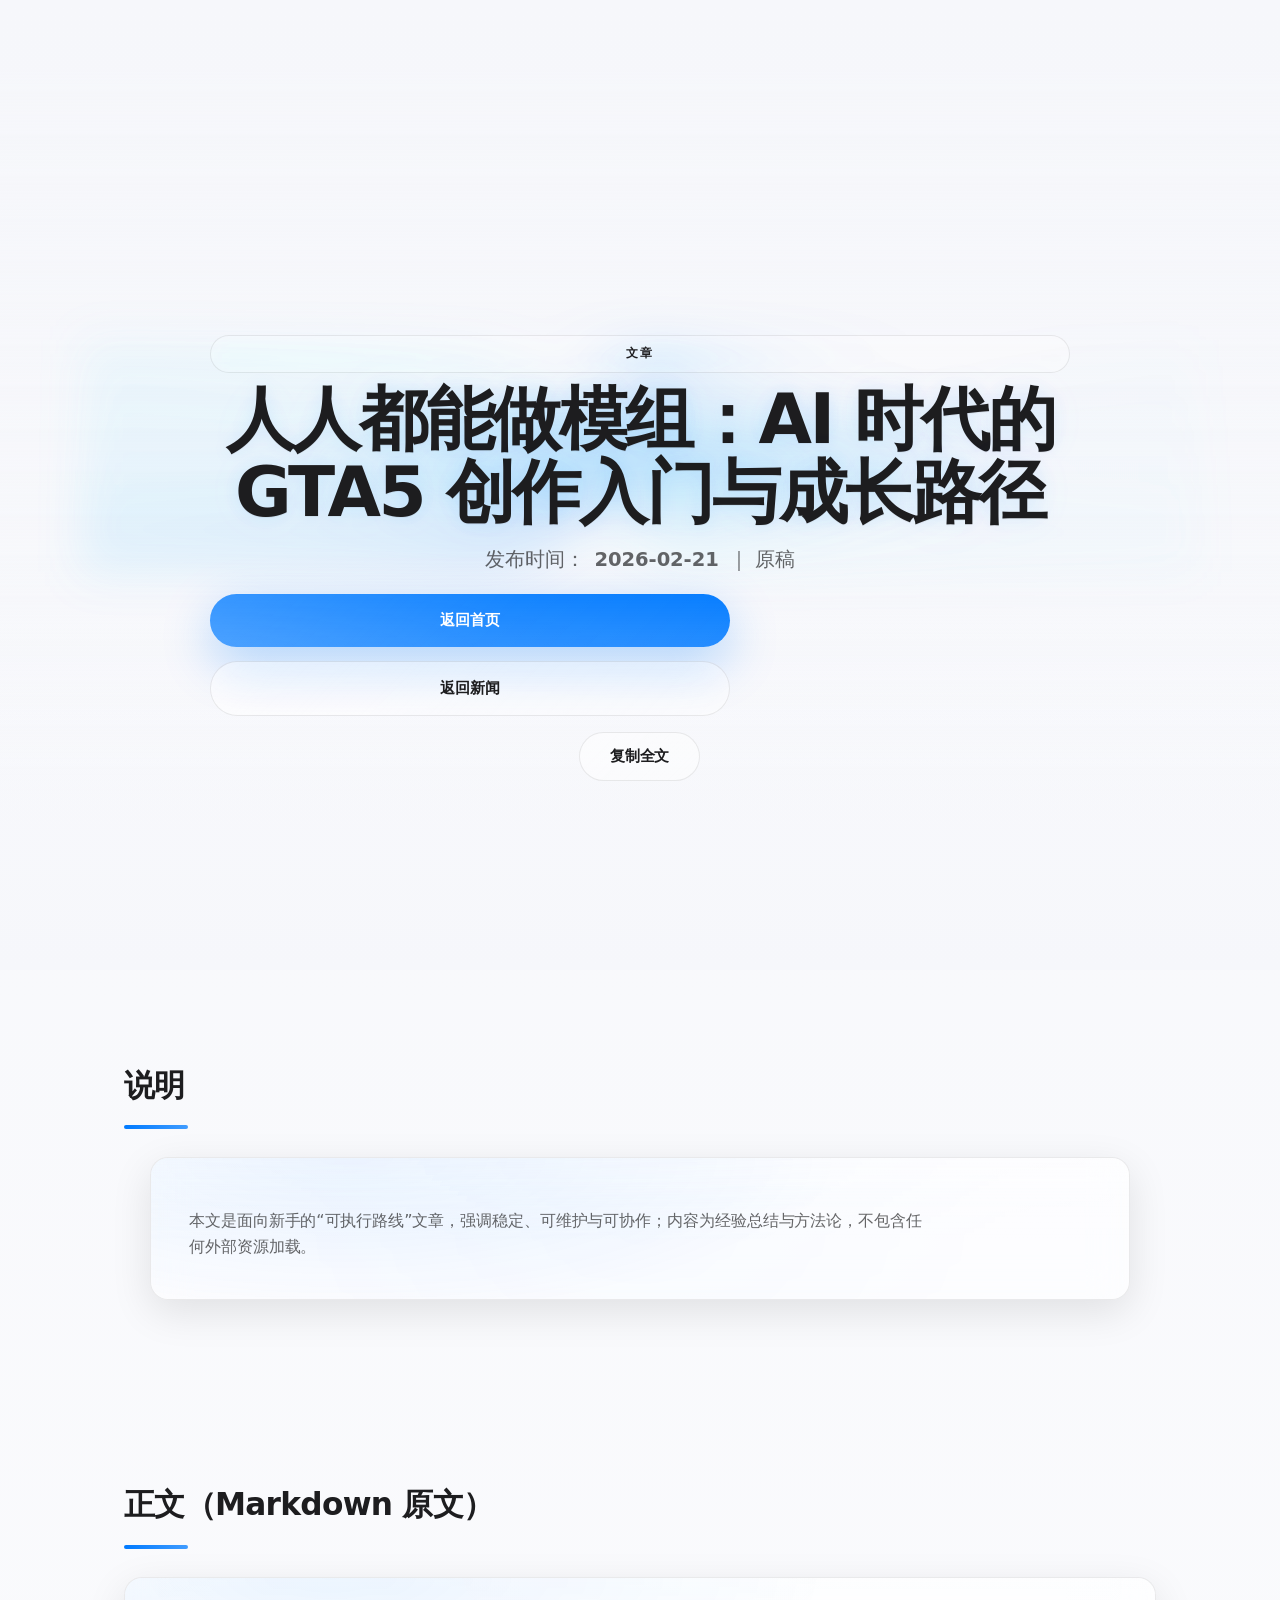
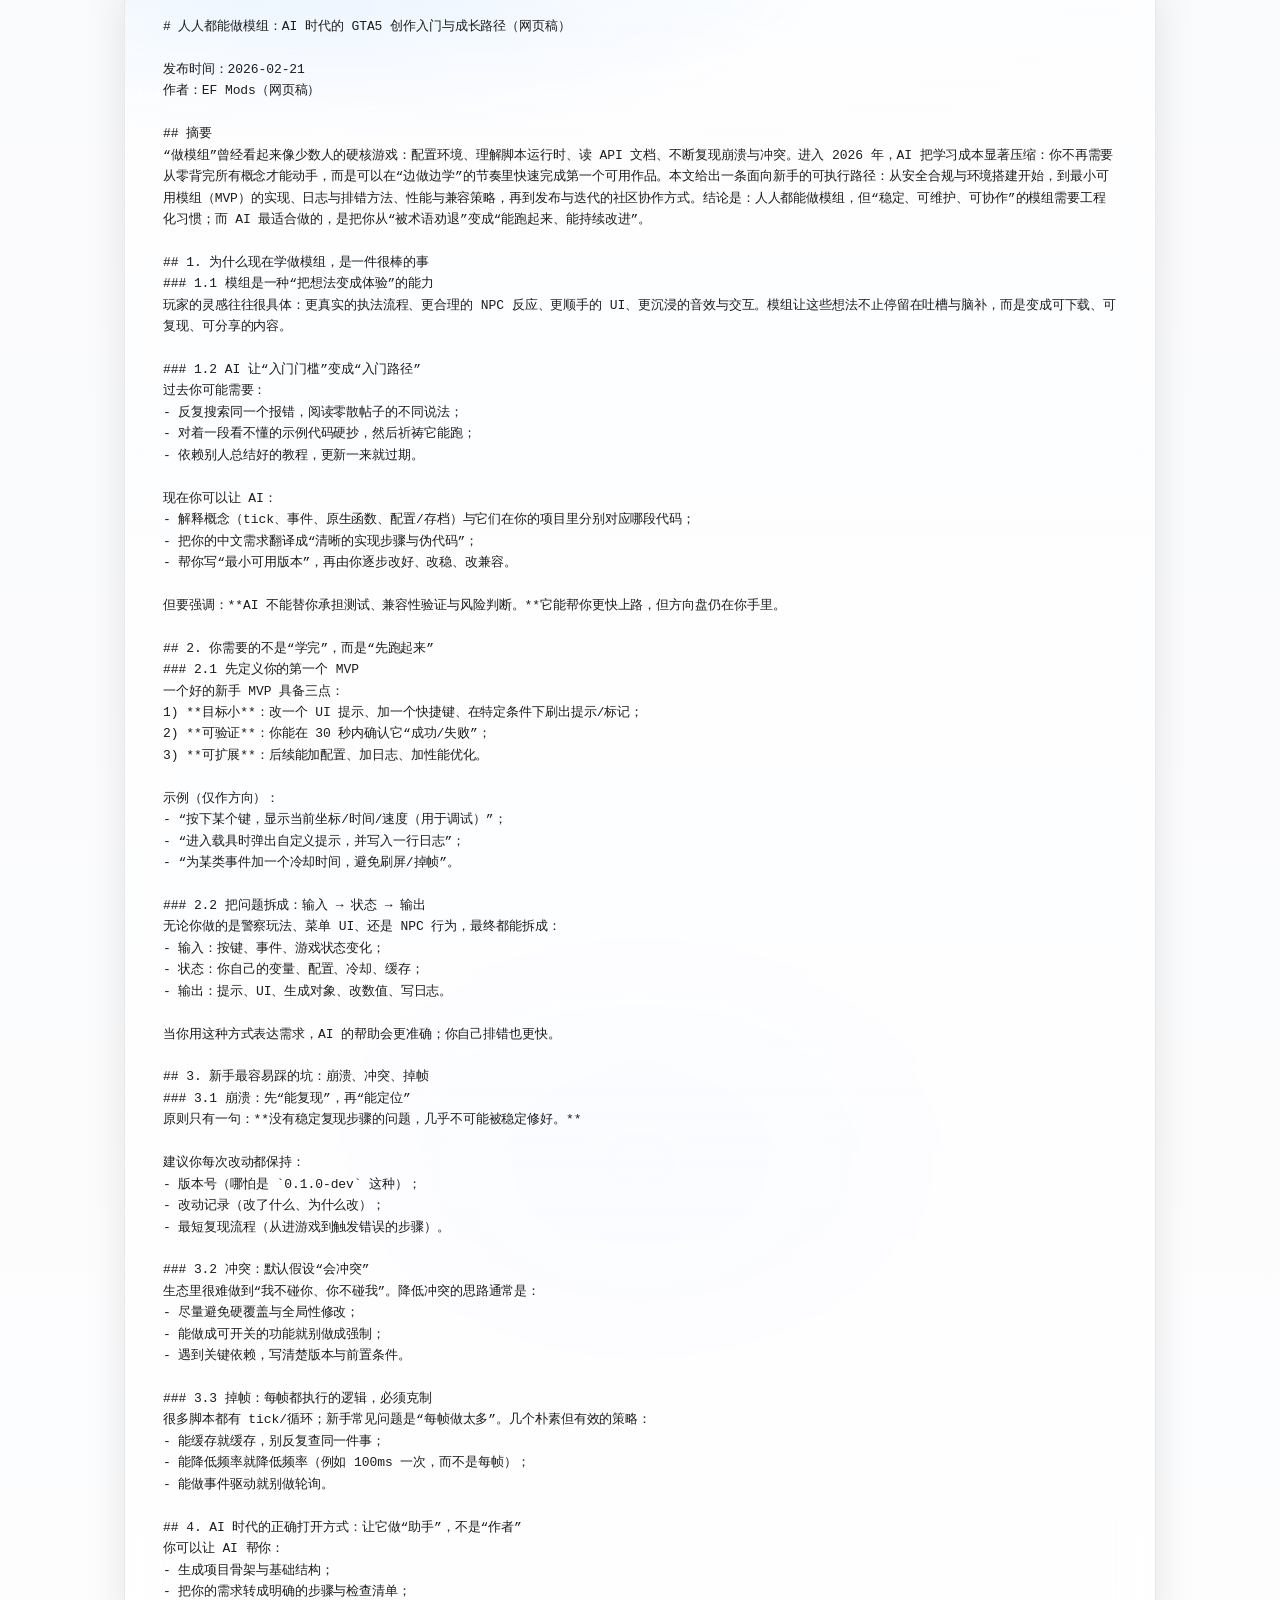
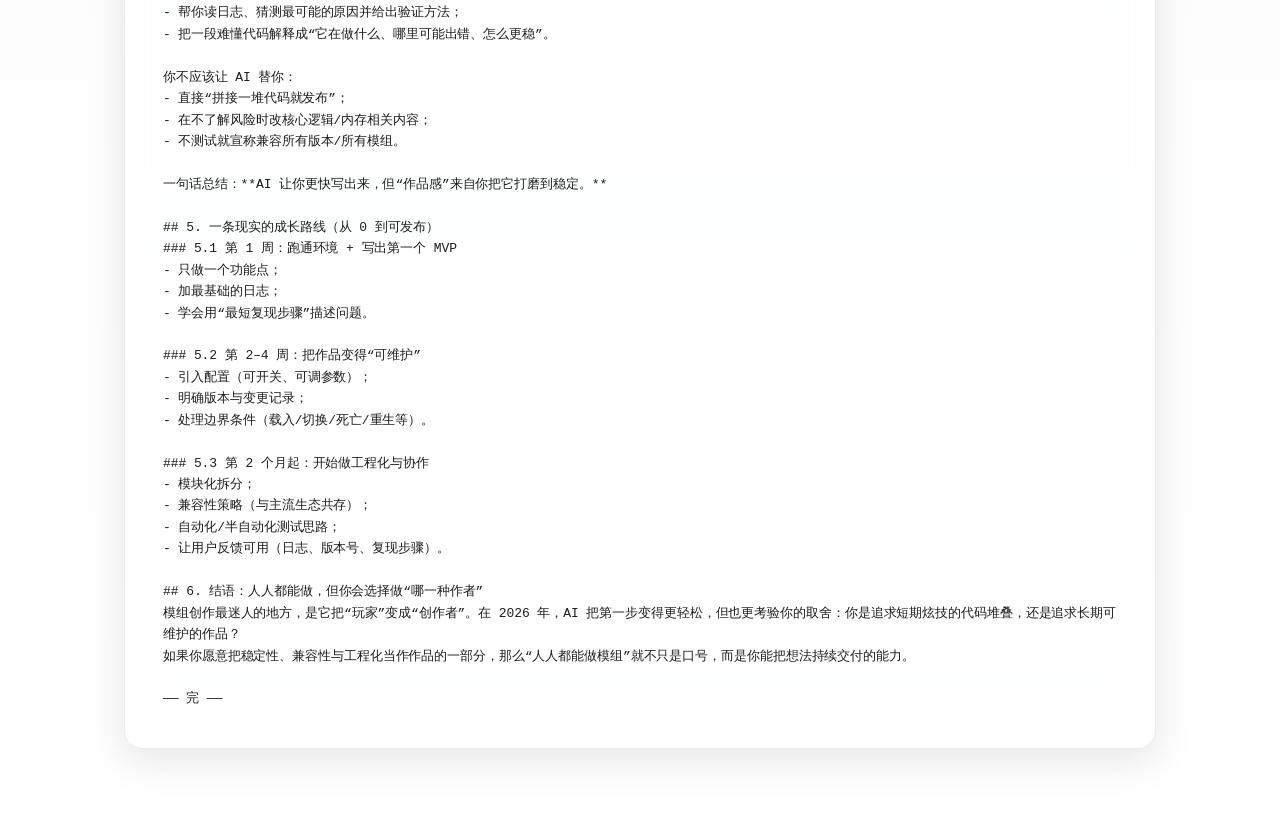
==== paper_everyone_can_mod.html @ 6e37fe0a "Add files via upload" ====
<!DOCTYPE html>
<html lang="zh-CN">
<head>
  <meta charset="UTF-8" />
  <meta name="viewport" content="width=device-width, initial-scale=1.0" />
  <meta name="theme-color" content="#0a84ff" />
  <title>文章｜人人都能做模组：AI 时代的创作入门与成长路径</title>
  <meta name="description" content="人人都能做模组：AI 时代的 GTA5 创作入门与成长路径（发布时间：2026-02-21）。" />
  <link rel="stylesheet" href="styles.css?v=20260206" />
  <style>
    .paper-toolbar {
      display: flex;
      gap: 10px;
      flex-wrap: wrap;
      align-items: center;
      justify-content: center;
      margin-top: 16px;
    }

    .paper-meta {
      max-width: 980px;
      margin: 0 auto;
    }

    pre.paper {
      white-space: pre-wrap;
      word-break: break-word;
      font-family: ui-monospace, SFMono-Regular, Menlo, Monaco, Consolas, "Liberation Mono", "Courier New", monospace;
      font-size: 13px;
      line-height: 1.65;
      color: var(--text-main);
      margin: 0;
    }
  </style>
</head>

<body>
  <main class="main-content">
    <section class="page active-page" id="paper">
      <header class="hero">
        <div class="hero-content">
          <div class="hero-kicker">文章</div>
          <h1 class="hero-headline">人人都能做模组：AI 时代的 GTA5 创作入门与成长路径</h1>
          <p class="subtitle">发布时间：<strong>2026-02-21</strong> ｜ 原稿</p>

          <div class="hero-buttons">
            <a class="btn primary btn-liquid" href="index.html#home">
              <span class="liquid-refraction"></span>
              返回首页
            </a>
            <a class="btn ghost btn-liquid" href="index.html#news">
              <span class="liquid-refraction"></span>
              返回新闻
            </a>
          </div>

          <div class="paper-toolbar" aria-label="文章工具栏">
            <button class="btn ghost btn-liquid" type="button" id="paper-copy">
              <span class="liquid-refraction"></span>
              复制全文
            </button>
          </div>
        </div>
        <div class="hero-fade" aria-hidden="true"></div>
      </header>

      <section class="section" id="paper-note">
        <h2>说明</h2>
        <div class="download-card paper-meta">
          <p>
            本文是面向新手的“可执行路线”文章，强调稳定、可维护与可协作；内容为经验总结与方法论，不包含任何外部资源加载。
          </p>
        </div>
      </section>

      <section class="section" id="paper-full">
        <h2>正文（Markdown 原文）</h2>
        <div class="download-card">
          <pre class="paper" id="paper-content" aria-live="polite"># 人人都能做模组：AI 时代的 GTA5 创作入门与成长路径（网页稿）

发布时间：2026-02-21  
作者：EF Mods（网页稿）

## 摘要
“做模组”曾经看起来像少数人的硬核游戏：配置环境、理解脚本运行时、读 API 文档、不断复现崩溃与冲突。进入 2026 年，AI 把学习成本显著压缩：你不再需要从零背完所有概念才能动手，而是可以在“边做边学”的节奏里快速完成第一个可用作品。本文给出一条面向新手的可执行路径：从安全合规与环境搭建开始，到最小可用模组（MVP）的实现、日志与排错方法、性能与兼容策略，再到发布与迭代的社区协作方式。结论是：人人都能做模组，但“稳定、可维护、可协作”的模组需要工程化习惯；而 AI 最适合做的，是把你从“被术语劝退”变成“能跑起来、能持续改进”。

## 1. 为什么现在学做模组，是一件很棒的事
### 1.1 模组是一种“把想法变成体验”的能力
玩家的灵感往往很具体：更真实的执法流程、更合理的 NPC 反应、更顺手的 UI、更沉浸的音效与交互。模组让这些想法不止停留在吐槽与脑补，而是变成可下载、可复现、可分享的内容。

### 1.2 AI 让“入门门槛”变成“入门路径”
过去你可能需要：
- 反复搜索同一个报错，阅读零散帖子的不同说法；
- 对着一段看不懂的示例代码硬抄，然后祈祷它能跑；
- 依赖别人总结好的教程，更新一来就过期。

现在你可以让 AI：
- 解释概念（tick、事件、原生函数、配置/存档）与它们在你的项目里分别对应哪段代码；
- 把你的中文需求翻译成“清晰的实现步骤与伪代码”；
- 帮你写“最小可用版本”，再由你逐步改好、改稳、改兼容。

但要强调：**AI 不能替你承担测试、兼容性验证与风险判断。**它能帮你更快上路，但方向盘仍在你手里。

## 2. 你需要的不是“学完”，而是“先跑起来”
### 2.1 先定义你的第一个 MVP
一个好的新手 MVP 具备三点：
1) **目标小**：改一个 UI 提示、加一个快捷键、在特定条件下刷出提示/标记；  
2) **可验证**：你能在 30 秒内确认它“成功/失败”；  
3) **可扩展**：后续能加配置、加日志、加性能优化。

示例（仅作方向）：  
- “按下某个键，显示当前坐标/时间/速度（用于调试）”；  
- “进入载具时弹出自定义提示，并写入一行日志”；  
- “为某类事件加一个冷却时间，避免刷屏/掉帧”。

### 2.2 把问题拆成：输入 → 状态 → 输出
无论你做的是警察玩法、菜单 UI、还是 NPC 行为，最终都能拆成：
- 输入：按键、事件、游戏状态变化；
- 状态：你自己的变量、配置、冷却、缓存；
- 输出：提示、UI、生成对象、改数值、写日志。

当你用这种方式表达需求，AI 的帮助会更准确；你自己排错也更快。

## 3. 新手最容易踩的坑：崩溃、冲突、掉帧
### 3.1 崩溃：先“能复现”，再“能定位”
原则只有一句：**没有稳定复现步骤的问题，几乎不可能被稳定修好。**

建议你每次改动都保持：
- 版本号（哪怕是 `0.1.0-dev` 这种）；
- 改动记录（改了什么、为什么改）；
- 最短复现流程（从进游戏到触发错误的步骤）。

### 3.2 冲突：默认假设“会冲突”
生态里很难做到“我不碰你、你不碰我”。降低冲突的思路通常是：
- 尽量避免硬覆盖与全局性修改；
- 能做成可开关的功能就别做成强制；
- 遇到关键依赖，写清楚版本与前置条件。

### 3.3 掉帧：每帧都执行的逻辑，必须克制
很多脚本都有 tick/循环；新手常见问题是“每帧做太多”。几个朴素但有效的策略：
- 能缓存就缓存，别反复查同一件事；
- 能降低频率就降低频率（例如 100ms 一次，而不是每帧）；
- 能做事件驱动就别做轮询。

## 4. AI 时代的正确打开方式：让它做“助手”，不是“作者”
你可以让 AI 帮你：
- 生成项目骨架与基础结构；
- 把你的需求转成明确的步骤与检查清单；
- 帮你读日志、猜测最可能的原因并给出验证方法；
- 把一段难懂代码解释成“它在做什么、哪里可能出错、怎么更稳”。

你不应该让 AI 替你：
- 直接“拼接一堆代码就发布”；
- 在不了解风险时改核心逻辑/内存相关内容；
- 不测试就宣称兼容所有版本/所有模组。

一句话总结：**AI 让你更快写出来，但“作品感”来自你把它打磨到稳定。**

## 5. 一条现实的成长路线（从 0 到可发布）
### 5.1 第 1 周：跑通环境 + 写出第一个 MVP
- 只做一个功能点；
- 加最基础的日志；
- 学会用“最短复现步骤”描述问题。

### 5.2 第 2–4 周：把作品变得“可维护”
- 引入配置（可开关、可调参数）；
- 明确版本与变更记录；
- 处理边界条件（载入/切换/死亡/重生等）。

### 5.3 第 2 个月起：开始做工程化与协作
- 模块化拆分；
- 兼容性策略（与主流生态共存）；
- 自动化/半自动化测试思路；
- 让用户反馈可用（日志、版本号、复现步骤）。

## 6. 结语：人人都能做，但你会选择做“哪一种作者”
模组创作最迷人的地方，是它把“玩家”变成“创作者”。在 2026 年，AI 把第一步变得更轻松，但也更考验你的取舍：你是追求短期炫技的代码堆叠，还是追求长期可维护的作品？  
如果你愿意把稳定性、兼容性与工程化当作作品的一部分，那么“人人都能做模组”就不只是口号，而是你能把想法持续交付的能力。

—— 完 ——</pre>
        </div>

      </section>
    </section>
  </main>
  <script>
    (function () {
      const el = document.getElementById("paper-content");
      const btnCopy = document.getElementById("paper-copy");

      if (btnCopy) {
        btnCopy.addEventListener("click", async function () {
          try {
            await navigator.clipboard.writeText(el?.textContent || "");
            btnCopy.textContent = "已复制";
            setTimeout(() => (btnCopy.textContent = "复制全文"), 1200);
          } catch (e) {
            btnCopy.textContent = "复制失败";
            setTimeout(() => (btnCopy.textContent = "复制全文"), 1200);
          }
        });
      }
    })();
  </script>



  <script src="main.js" defer></script>
</body>
</html>
---- styles.css ----
/* Apple-like / Liquid Glass（纯 CSS，无外部资源） */

:root {
  --bg-main: #ffffff;
  --bg-secondary: #f6f7fb;
  --bg-card: rgba(255, 255, 255, 0.62);
  --text-main: #1d1d1f;
  --text-sub: rgba(29, 29, 31, 0.68);
  --text-light: rgba(29, 29, 31, 0.42);

  --blue: #007aff;
  --blue-light: #409cff;
  --red: #ff3b30;
  --green: #34c759;

  --border: rgba(0, 0, 0, 0.12);
  --border-light: rgba(0, 0, 0, 0.08);

  /* 统一“玻璃卡片”系统（更像 Apple 的一致性） */
  --glass-bg: rgba(255, 255, 255, 0.62);
  --glass-border: rgba(0, 0, 0, 0.08);
  --glass-border-strong: rgba(0, 0, 0, 0.12);
  --glass-shadow: 0 12px 40px rgba(0, 0, 0, 0.10);
  --glass-shadow-hover: 0 16px 56px rgba(0, 0, 0, 0.12);
  --glass-blur: 18px;
  --glass-sat: 180%;
  --glass-highlight: linear-gradient(180deg, rgba(255, 255, 255, 0.22), rgba(255, 255, 255, 0.00) 58%);

  /* 选中/高亮辉光（Light） */
  --glow-blue: rgba(0, 122, 255, 0.24);
  --glow-cyan: rgba(90, 200, 250, 0.20);

  --shadow: 0 8px 30px rgba(0, 0, 0, 0.08);
  --shadow-lg: 0 16px 60px rgba(0, 0, 0, 0.12);
  --shadow-xl: 0 30px 120px rgba(0, 0, 0, 0.16);
  --shadow-nav: 0 10px 30px rgba(0, 0, 0, 0.06);

  /* Motion spec（极简但“全过渡”）：统一曲线/时长，避免杂乱 */
  --ease-standard: cubic-bezier(0.22, 0.61, 0.36, 1);

  --ease-linear: linear;
  --ease-smooth: cubic-bezier(0.2, 0.8, 0.2, 1);


  --dur-xs: 120ms;
  --dur-sm: 180ms;
  --dur-md: 260ms;
  --dur-lg: 420ms;

  --transition: all var(--dur-lg) var(--ease-standard);
  --transition-fast: all var(--dur-sm) var(--ease-standard);

  /* 版式体系（提升整体“干净度/高级感”） */
  --container: 1080px;
  --measure: 72ch;
  --measure-wide: 82ch;

  --text-base: 16px;
  --lh-base: 1.65;

  /* Typography（更接近 OpenAI 的干净感） */
  --font-sans: ui-sans-serif, system-ui, -apple-system, BlinkMacSystemFont, "SF Pro Text", "Helvetica Neue", Helvetica, Arial, "PingFang SC", "Hiragino Sans GB", "Microsoft YaHei", sans-serif;
  --font-display: ui-serif, "Iowan Old Style", "Palatino Linotype", Palatino, "Songti SC", "STSong", SimSun, serif;
  --tracking-body: -0.005em;
  --tracking-tight: -0.02em;
  --tracking-tighter: -0.035em;

  --space-1: 8px;
  --space-2: 12px;
  --space-3: 16px;
  --space-4: 20px;
  --space-5: 24px;
  --space-6: 32px;

  --nav-height: 70px;
  --announcement-offset: 56px;
  --radius: 18px;
  --radius-sm: 12px;

  /* Hero 顶部过渡：用于消除公告栏下方的“断层”（拉长一点、更柔） */
  --hero-top-fade: linear-gradient(180deg, rgba(246, 247, 251, 0.92), rgba(246, 247, 251, 0.00) 82%);

  /* 新春红色氛围滤镜（可按需微调透明度） */
  --cny-red-tint: rgba(255, 59, 48, 0.08);
  --cny-red-tint-strong: rgba(255, 59, 48, 0.12);
}

/* 全站“新春红”轻滤镜：不影响布局、仅叠加氛围 */
body::before {
  content: "";
  position: fixed;
  inset: 0;
  pointer-events: none;
  z-index: 0; /* 置于最底层，仅做氛围叠加 */
  background:

    radial-gradient(1200px 800px at 18% 10%, var(--cny-red-tint-strong), transparent 60%),
    radial-gradient(900px 700px at 82% 18%, var(--cny-red-tint), transparent 62%),
    linear-gradient(180deg, rgba(255, 59, 48, 0.06), rgba(255, 255, 255, 0.00) 42%);
  mix-blend-mode: multiply;
}

/* 深色主题下：避免过红发脏，稍微收敛强度 */
[data-theme="dark"] body::before {
  background:
    radial-gradient(1200px 800px at 18% 10%, rgba(255, 59, 48, 0.09), transparent 60%),
    radial-gradient(900px 700px at 82% 18%, rgba(255, 59, 48, 0.06), transparent 62%),
    linear-gradient(180deg, rgba(255, 59, 48, 0.05), rgba(0, 0, 0, 0.00) 46%);
  mix-blend-mode: screen;
  opacity: 0.9;
}


[data-theme="dark"] {
  /* 深灰雾面：避免 #000 与高亮蓝“硬碰硬” */
  --bg-main: #0b0c0f;
  --bg-secondary: #07080b;
  --bg-card: rgba(26, 27, 30, 0.62);
  --text-main: rgba(245, 245, 247, 0.98);
  --text-sub: rgba(245, 245, 247, 0.70);
  --text-light: rgba(245, 245, 247, 0.42);

  --border: rgba(255, 255, 255, 0.12);
  --border-light: rgba(255, 255, 255, 0.08);


  /* 统一“玻璃卡片”系统（Dark）——2~3 档层级、阴影更雾化 */

  --glass-bg: rgba(26, 27, 30, 0.56);
  --glass-border: rgba(255, 255, 255, 0.10);
  --glass-border-strong: rgba(255, 255, 255, 0.14);
  --glass-shadow: 0 14px 56px rgba(0, 0, 0, 0.44);
  --glass-shadow-hover: 0 16px 62px rgba(0, 0, 0, 0.50);
  --glass-blur: 18px;
  --glass-sat: 160%;
  --glass-highlight: linear-gradient(180deg, rgba(255, 255, 255, 0.10), rgba(255, 255, 255, 0.00) 66%);

  --shadow: 0 10px 34px rgba(0, 0, 0, 0.34);
  --shadow-lg: 0 18px 64px rgba(0, 0, 0, 0.42);
  --shadow-xl: 0 30px 120px rgba(0, 0, 0, 0.50);
  --shadow-nav: 0 10px 30px rgba(0, 0, 0, 0.34);

  /* 深色蓝：更亮一点（更有反转感），但仍避免霓虹 */
  --blue: #0a84ff;
  --blue-light: #74ccff;

  --glow-blue: rgba(10, 132, 255, 0.34);
  --glow-cyan: rgba(116, 204, 255, 0.22);


  /* 深色下 Hero 顶部过渡：更长、更低对比，移动端更“连贯一体” */
  --hero-top-fade: linear-gradient(
    180deg,
    rgba(11, 12, 15, 0.78) 0%,
    rgba(11, 12, 15, 0.48) 38%,
    rgba(11, 12, 15, 0.00) 86%
  );
}

* {
  margin: 0;
  padding: 0;
  box-sizing: border-box;
}

html {
  scroll-behavior: smooth;
  -webkit-font-smoothing: antialiased;
}

/* 视觉稳定性：避免某些设备/浏览器下“亚像素抖动/抖屏” */

/* 视觉稳定性：避免某些设备/浏览器下“亚像素抖动/抖屏” */
body {
  overflow-x: hidden;
}

@media (prefers-reduced-motion: reduce) {
  html { scroll-behavior: auto; }
}

/* reveal 动效：只进场一次，避免滚动边界来回触发导致“抖” */
.reveal {
  will-change: transform, opacity;
}
.reveal.in-view {
  pointer-events: auto;
}
.reveal:not(.in-view) {
  pointer-events: none;
}

body {
  overflow-x: hidden;
}

@media (prefers-reduced-motion: reduce) {
  html { scroll-behavior: auto; }
}

/* reveal 动效：只进场一次，避免滚动边界来回触发导致“抖” */
.reveal {
  will-change: transform, opacity;
}
.reveal.in-view {
  pointer-events: auto;
}
.reveal:not(.in-view) {
  pointer-events: none;
}

body {

  font-family: var(--font-sans);
  font-size: var(--text-base);
  text-rendering: optimizeLegibility;
  -webkit-font-smoothing: antialiased;
  -moz-osx-font-smoothing: grayscale;
  font-feature-settings: "kern" 1, "liga" 1, "calt" 1;
  letter-spacing: var(--tracking-body);

  background: linear-gradient(180deg, var(--bg-secondary), var(--bg-main));
  color: var(--text-main);
  line-height: var(--lh-base);
  overflow-x: hidden;
  transition: background-color 0.3s ease, color 0.3s ease;
}

/* 高级感：轻微噪点（纯 CSS，不用图片） */
body::before {
  content: "";
  display: none;
}

/* 全局鼠标聚光（由 main.js 写入 --mouse-x/--mouse-y） */
body::after {
  content: "";
  display: none;
}

[data-theme="dark"] body::after {
  background:
    radial-gradient(880px 660px at var(--mouse-x, 50%) var(--mouse-y, 50%), rgba(10, 132, 255, 0.14), transparent 70%),
    radial-gradient(1180px 860px at var(--mouse-x, 50%) var(--mouse-y, 50%), rgba(90, 200, 250, 0.08), transparent 78%);
  opacity: 0.52;
}

/* 时间氛围层：纯颜色渐变（无“实物”），由 main.js 根据本地时间段切换 */
.time-mood-layer {
  display: none;
}

/* 深夜 22:00-04:00：星空点点（用多层小径向渐变模拟星点） */
.time-mood-layer[data-mood="late"] {
  background:
    radial-gradient(900px 520px at 20% 14%, rgba(120, 170, 255, 0.10), transparent 62%),
    radial-gradient(820px 520px at 88% 20%, rgba(90, 200, 250, 0.08), transparent 64%),
    radial-gradient(1200px 760px at 50% 92%, rgba(60, 120, 255, 0.06), transparent 66%),

    radial-gradient(2px 2px at 12% 18%, rgba(255,255,255,0.55) 0 60%, transparent 62%),
    radial-gradient(1.6px 1.6px at 26% 36%, rgba(255,255,255,0.48) 0 60%, transparent 62%),
    radial-gradient(1.8px 1.8px at 44% 22%, rgba(255,255,255,0.40) 0 60%, transparent 62%),
    radial-gradient(1.4px 1.4px at 58% 40%, rgba(255,255,255,0.45) 0 60%, transparent 62%),
    radial-gradient(2px 2px at 72% 28%, rgba(255,255,255,0.52) 0 60%, transparent 62%),
    radial-gradient(1.5px 1.5px at 86% 46%, rgba(255,255,255,0.38) 0 60%, transparent 62%),
    radial-gradient(1.8px 1.8px at 18% 62%, rgba(255,255,255,0.40) 0 60%, transparent 62%),
    radial-gradient(1.5px 1.5px at 38% 78%, rgba(255,255,255,0.34) 0 60%, transparent 62%),
    radial-gradient(2px 2px at 64% 70%, rgba(255,255,255,0.44) 0 60%, transparent 62%),
    radial-gradient(1.6px 1.6px at 82% 86%, rgba(255,255,255,0.32) 0 60%, transparent 62%),

    radial-gradient(1400px 900px at 50% 50%, rgba(6, 10, 24, 0.88), rgba(6, 8, 18, 0.96));
}

/* 早晨 05:00-08:00：日出红橙泛光（边缘更明显） */
.time-mood-layer[data-mood="sunrise"] {
  background:
    radial-gradient(900px 620px at 50% 108%, rgba(255, 120, 60, 0.22), transparent 62%),
    radial-gradient(720px 520px at 8% 62%, rgba(255, 90, 30, 0.16), transparent 64%),
    radial-gradient(720px 520px at 92% 58%, rgba(255, 120, 60, 0.16), transparent 64%),
    radial-gradient(1400px 900px at 50% 10%, rgba(120, 170, 255, 0.12), transparent 60%),
    linear-gradient(180deg, rgba(250, 252, 255, 0.40), rgba(250, 252, 255, 0.00) 62%);
}

/* 白天 09:00-16:00：增强日光（更明亮、更“晒”一点） */
.time-mood-layer[data-mood="day"] {
  background:
    radial-gradient(1100px 720px at 50% -8%, rgba(255, 240, 150, 0.16), transparent 62%),
    radial-gradient(900px 620px at 84% 12%, rgba(255, 220, 120, 0.10), transparent 64%),
    radial-gradient(900px 620px at 16% 18%, rgba(0, 122, 255, 0.08), transparent 64%),
    linear-gradient(180deg, rgba(255, 255, 255, 0.26), rgba(255, 255, 255, 0.00) 60%);
}

/* 傍晚 17:00-19:00：紫霞云 + 火烧云边缘 */
.time-mood-layer[data-mood="sunset"] {
  background:
    radial-gradient(980px 640px at 50% 110%, rgba(255, 120, 60, 0.20), transparent 62%),
    radial-gradient(900px 620px at 12% 72%, rgba(255, 90, 30, 0.14), transparent 64%),
    radial-gradient(900px 620px at 88% 70%, rgba(255, 140, 70, 0.14), transparent 64%),
    radial-gradient(1200px 820px at 50% 8%, rgba(175, 120, 255, 0.18), transparent 62%),
    radial-gradient(900px 700px at 50% 28%, rgba(120, 70, 210, 0.12), transparent 66%),
    linear-gradient(180deg, rgba(255, 255, 255, 0.10), rgba(255, 255, 255, 0.00) 58%);
}

/* 夜间 20:00-21:00：月亮黄的柔光（不画月亮实体，只做偏暖光晕） */
.time-mood-layer[data-mood="night"] {
  background:
    radial-gradient(820px 640px at 78% 16%, rgba(255, 232, 160, 0.18), transparent 62%),
    radial-gradient(980px 760px at 20% 18%, rgba(90, 200, 250, 0.08), transparent 66%),
    radial-gradient(1200px 900px at 50% 90%, rgba(0, 122, 255, 0.06), transparent 66%),
    linear-gradient(180deg, rgba(20, 22, 34, 0.22), rgba(20, 22, 34, 0.00) 60%);
}

/* 浅色主题：避免“深夜”把整体压黑，改为更轻的叠色（保留氛围但不抢可读性） */
html:not([data-theme="dark"]) .time-mood-layer {
  mix-blend-mode: multiply;
  filter: blur(0.18px) saturate(112%);
}

html:not([data-theme="dark"]) .time-mood-layer[data-mood="late"] {
  background:
    radial-gradient(900px 520px at 20% 14%, rgba(80, 130, 255, 0.10), transparent 64%),
    radial-gradient(820px 520px at 88% 20%, rgba(90, 200, 250, 0.08), transparent 66%),
    radial-gradient(1200px 760px at 50% 92%, rgba(60, 120, 255, 0.06), transparent 68%),

    radial-gradient(2px 2px at 12% 18%, rgba(20, 30, 60, 0.18) 0 60%, transparent 62%),
    radial-gradient(1.6px 1.6px at 26% 36%, rgba(20, 30, 60, 0.16) 0 60%, transparent 62%),
    radial-gradient(1.8px 1.8px at 44% 22%, rgba(20, 30, 60, 0.14) 0 60%, transparent 62%),
    radial-gradient(1.4px 1.4px at 58% 40%, rgba(20, 30, 60, 0.15) 0 60%, transparent 62%),
    radial-gradient(2px 2px at 72% 28%, rgba(20, 30, 60, 0.16) 0 60%, transparent 62%),
    radial-gradient(1.5px 1.5px at 86% 46%, rgba(20, 30, 60, 0.13) 0 60%, transparent 62%),
    radial-gradient(1.8px 1.8px at 18% 62%, rgba(20, 30, 60, 0.14) 0 60%, transparent 62%),
    radial-gradient(1.5px 1.5px at 38% 78%, rgba(20, 30, 60, 0.12) 0 60%, transparent 62%),
    radial-gradient(2px 2px at 64% 70%, rgba(20, 30, 60, 0.14) 0 60%, transparent 62%),
    radial-gradient(1.6px 1.6px at 82% 86%, rgba(20, 30, 60, 0.11) 0 60%, transparent 62%),

    radial-gradient(1400px 900px at 50% 50%, rgba(246, 247, 251, 0.80), rgba(246, 247, 251, 0.92));
}

html:not([data-theme="dark"]) .time-mood-layer[data-mood="sunrise"] {
  background:
    radial-gradient(980px 680px at 50% 110%, rgba(255, 120, 60, 0.18), transparent 64%),
    radial-gradient(820px 620px at 8% 68%, rgba(255, 90, 30, 0.12), transparent 66%),
    radial-gradient(820px 620px at 92% 62%, rgba(255, 140, 70, 0.12), transparent 66%),
    radial-gradient(1400px 900px at 50% 10%, rgba(90, 160, 255, 0.10), transparent 62%),
    linear-gradient(180deg, rgba(255, 255, 255, 0.22), rgba(255, 255, 255, 0.00) 62%);
}

html:not([data-theme="dark"]) .time-mood-layer[data-mood="day"] {
  background:
    radial-gradient(1200px 760px at 50% -10%, rgba(255, 236, 150, 0.12), transparent 64%),
    radial-gradient(900px 640px at 84% 14%, rgba(255, 220, 120, 0.08), transparent 66%),
    radial-gradient(900px 640px at 16% 18%, rgba(0, 122, 255, 0.06), transparent 66%),
    linear-gradient(180deg, rgba(255, 255, 255, 0.18), rgba(255, 255, 255, 0.00) 60%);
}

html:not([data-theme="dark"]) .time-mood-layer[data-mood="sunset"] {
  background:
    radial-gradient(980px 680px at 50% 112%, rgba(255, 120, 60, 0.16), transparent 64%),
    radial-gradient(900px 640px at 12% 74%, rgba(255, 90, 30, 0.10), transparent 66%),
    radial-gradient(900px 640px at 88% 72%, rgba(255, 140, 70, 0.10), transparent 66%),
    radial-gradient(1200px 860px at 50% 10%, rgba(175, 120, 255, 0.14), transparent 64%),
    radial-gradient(980px 740px at 50% 30%, rgba(120, 70, 210, 0.08), transparent 68%),
    linear-gradient(180deg, rgba(255, 255, 255, 0.10), rgba(255, 255, 255, 0.00) 58%);
}

html:not([data-theme="dark"]) .time-mood-layer[data-mood="night"] {
  background:
    radial-gradient(900px 720px at 78% 16%, rgba(255, 232, 160, 0.14), transparent 64%),
    radial-gradient(980px 780px at 20% 18%, rgba(90, 200, 250, 0.07), transparent 68%),
    radial-gradient(1200px 920px at 50% 92%, rgba(0, 122, 255, 0.05), transparent 70%),
    linear-gradient(180deg, rgba(246, 247, 251, 0.12), rgba(246, 247, 251, 0.00) 62%);
}

/* 深夜提示（22:00-04:00） */
.late-night-reminder {
  position: fixed;
  left: 50%;
  bottom: 18px;
  transform: translateX(-50%) translateY(14px);
  z-index: 1600;

  padding: 12px 16px;
  border-radius: 999px;
  background: rgba(255, 255, 255, 0.58);
  border: 1px solid var(--border-light);
  color: var(--text-main);
  font-size: 13px;
  font-weight: 760;
  letter-spacing: -0.2px;

  backdrop-filter: blur(16px) saturate(170%);
  -webkit-backdrop-filter: blur(16px) saturate(170%);
  box-shadow: 0 24px 90px rgba(0, 0, 0, 0.16);

  opacity: 0;
  pointer-events: none;
  transition:
    opacity 0.45s ease,
    transform 0.55s cubic-bezier(0.22, 0.61, 0.36, 1);
}

[data-theme="dark"] .late-night-reminder {
  background: rgba(28, 28, 30, 0.52);
  border-color: rgba(255, 255, 255, 0.10);
  box-shadow: 0 28px 100px rgba(0, 0, 0, 0.46);
}

.late-night-reminder.show {
  opacity: 1;
  transform: translateX(-50%) translateY(0);
}

/* 性能模式：直接禁用时间氛围层（避免额外绘制） */
html[data-fx="off"] .time-mood-layer,
html[data-fx="off"] .late-night-reminder {
  display: none !important;
}

.main-content,
.navbar,
.footer {
  position: relative;
  z-index: 1;
}

:focus-visible {
  outline: 3px solid rgba(0, 122, 255, 0.35);
  outline-offset: 3px;
}

/* 兼容原来 .fas class（不再依赖外部 FontAwesome） */
i.fas {
  font-style: normal;
  line-height: 1;
  display: inline-flex;
  align-items: center;
}

i.fas::before {
  display: inline-block;
}

i.fas.fa-shield-alt::before { content: "🛡"; }

i.fas.fa-tools::before { content: "🛠"; }

i.fas.fa-moon::before { content: "🌙"; }

i.fas.fa-sun::before { content: "☀"; }

i.fas.fa-download::before { content: "⬇"; }

i.fas.fa-play-circle::before { content: "▶"; }

i.fas.fa-chevron-down::before { content: "▾"; }

i.fas.fa-chevron-up::before { content: "▴"; }

i.fas.fa-info-circle::before { content: "ℹ"; }

i.fas.fa-home::before { content: "⌂"; }

i.fas.fa-bars::before { content: "≡"; }

i.fas.fa-times::before { content: "×"; }

i.fas.fa-cog::before { content: "⚙"; }

i.fas.fa-newspaper::before { content: "📰"; }

/* 设置按钮 */
.settings-toggle {
  background: rgba(255, 255, 255, 0.45);
  border: 1px solid var(--border-light);
  color: var(--text-sub);
  cursor: pointer;
  padding: 8px;
  border-radius: 999px;
  transition: var(--transition-fast);
  width: 44px;
  height: 44px;
  backdrop-filter: blur(14px) saturate(160%);
  -webkit-backdrop-filter: blur(14px) saturate(160%);
}

[data-theme="dark"] .settings-toggle {
  background: rgba(28, 28, 30, 0.35);
}

.settings-toggle:hover {
  color: var(--text-main);
  transform: translateY(-1px);
}

/* 设置弹窗（更“苹果式”的丝滑：淡入淡出 + 轻微缩放 + 雾化） */
.settings-overlay {
  position: fixed;
  inset: 0;
  z-index: 1400;

  background: rgba(0, 0, 0, 0.28);
  opacity: 0;
  pointer-events: none;

  transition:
    opacity 0.38s cubic-bezier(0.22, 0.61, 0.36, 1),
    background-color 0.38s ease;
  will-change: opacity;
}

[data-theme="dark"] .settings-overlay {
  background: rgba(0, 0, 0, 0.58);
}

body.settings-open .settings-overlay {
  opacity: 1;
  pointer-events: auto;
}

.settings-panel {
  position: absolute;
  top: calc(var(--nav-height) + 14px);
  left: 12px;
  right: 12px;
  max-width: 520px;
  margin: 0 auto;

  border-radius: var(--radius);
  background: var(--bg-card);
  border: 1px solid var(--border-light);
  backdrop-filter: blur(18px) saturate(180%);
  -webkit-backdrop-filter: blur(18px) saturate(180%);
  box-shadow: var(--shadow-xl);

  opacity: 0;
  transform: translateY(-10px) scale(0.985);

  /* 避免 filter/blur 参与动画（这是卡顿源），只用 opacity/transform 保证顺滑 */
  transition:
    opacity var(--dur-sm) var(--ease-standard),
    transform var(--dur-lg) var(--ease-standard);
  will-change: opacity, transform;
}

body.settings-open .settings-panel {
  opacity: 1;
  transform: translateY(0) scale(1);
  filter: blur(0);
}

.settings-header {
  display: flex;
  align-items: center;
  justify-content: space-between;
  gap: 12px;
  padding: 14px 14px 8px;
}

.settings-title {
  font-size: 15px;
  font-weight: 860;
  letter-spacing: -0.3px;
  color: var(--text-main);
}

.settings-close {
  background: transparent;
  border: 0;
  color: var(--text-sub);
  cursor: pointer;
  width: 40px;
  height: 40px;
  border-radius: 999px;
  transition: var(--transition-fast);
}

.settings-close:hover {
  color: var(--text-main);
  background: rgba(0, 0, 0, 0.04);
}

[data-theme="dark"] .settings-close:hover {
  background: rgba(255, 255, 255, 0.06);
}

.settings-body {
  padding: 10px 14px 12px;
  display: flex;
  flex-direction: column;
  gap: 14px;
}

.settings-group {
  padding: 12px;
  border-radius: 16px;
  background: rgba(255, 255, 255, 0.30);
  border: 1px solid var(--border-light);
}

[data-theme="dark"] .settings-group {
  background: rgba(28, 28, 30, 0.32);
}

.settings-label {
  font-size: 12px;
  font-weight: 860;
  letter-spacing: -0.2px;
  color: var(--text-light);
  margin-bottom: 10px;
}

.settings-row {
  display: flex;
  align-items: center;
  justify-content: space-between;
  gap: 12px;
  padding: 10px 4px;
  color: var(--text-main);
  font-size: 14px;
  font-weight: 650;
}

.settings-switch {
  width: 44px;
  height: 26px;
  accent-color: var(--blue);
}

.settings-segment {
  display: grid;
  grid-template-columns: 1fr 1fr;
  gap: 10px;
}

.settings-seg {
  padding: 12px 12px;
  border-radius: 14px;
  border: 1px solid var(--border-light);
  background: rgba(255, 255, 255, 0.34);
  color: var(--text-main);
  font-size: 13px;
  font-weight: 760;
  letter-spacing: -0.2px;
  cursor: pointer;
  transition: var(--transition-fast);
}

[data-theme="dark"] .settings-seg {
  background: rgba(28, 28, 30, 0.34);
}

.settings-seg:hover {
  transform: translateY(-1px);
}

.settings-seg.active {
  border-color: rgba(0, 122, 255, 0.38);
  box-shadow: 0 16px 50px rgba(0, 122, 255, 0.14);
  background: rgba(0, 122, 255, 0.14);
}

[data-theme="dark"] .settings-seg.active {
  border-color: rgba(10, 132, 255, 0.42);
  background: rgba(10, 132, 255, 0.18);
  box-shadow: 0 18px 60px rgba(10, 132, 255, 0.16);
}

.settings-footer {
  padding: 0 14px 14px;
}

.settings-hint {
  font-size: 12px;
  line-height: 1.55;
  color: var(--text-light);
}

/* 设置：开发者工具（时间模拟） */
.settings-row.settings-devtools {
  align-items: flex-start;
}

.settings-devtools-ctrl {
  display: flex;
  flex-direction: column;
  gap: 10px;
  min-width: 240px;
}

.settings-devtools-meta {
  display: flex;
  align-items: center;
  justify-content: space-between;
  gap: 10px;
}

.settings-devtools-value {
  font-size: 12px;
  font-weight: 820;
  color: var(--text-light);
  letter-spacing: -0.2px;
}

.settings-range {
  width: 260px;
  max-width: 60vw;
  accent-color: var(--blue);
}

@media (max-width: 520px) {
  .settings-panel {
    top: calc(var(--nav-height) + 10px);
  }

  .settings-segment {
    grid-template-columns: 1fr;
  }
}

/* 设置项：显示时间卡片 */
html[data-show-time="0"] #current-time {
  display: none !important;
}

/* 设置项：禁用聚光（包含全局聚光 + 卡片折射层） */
html[data-spotlight="0"] body::after {
  opacity: 0 !important;
  filter: none !important;
}

html[data-spotlight="0"] :is(
  .features li,
  details.log-block,
  .download-card,
  .video-wrapper,
  .product-card,
  .trust-card,
  .usp-card,
  .quickstart-card,
  .filter-btn,
  .chip
)::after {
  opacity: 0 !important;
}

/* 设置项：性能模式（尽量关闭所有特效） */
html[data-fx="off"] {
  --glass-blur: 0px;
  --glass-sat: 100%;
  --glass-shadow: 0 6px 18px rgba(0, 0, 0, 0.10);
  --glass-shadow-hover: 0 6px 18px rgba(0, 0, 0, 0.10);
}

html[data-fx="off"] * {
  animation: none !important;
  transition: none !important;
}

html[data-fx="off"] body::before,
html[data-fx="off"] body::after {
  opacity: 0 !important;
}

html[data-fx="off"] .hero::after {
  opacity: 0 !important;
}

html[data-fx="off"] :is(
  .navbar,
  .announcement-bar,
  .nav-menu,
  .theme-toggle,
  .perf-toggle,
  .settings-toggle,
  .mobile-nav-panel,
  .chip,
  .filter-btn,
  .download-card,
  .video-wrapper,
  .product-card,
  .trust-card,
  .usp-card,
  .quickstart-card,
  .features li,
  details.log-block
) {
  backdrop-filter: none !important;
  -webkit-backdrop-filter: none !important;
}

html[data-fx="off"] .section.reveal,
html[data-fx="off"] details.log-block.reveal {
  opacity: 1 !important;
  transform: none !important;
  filter: none !important;
}

/* 阅读进度（顶部细条） */
.reading-progress {
  position: fixed;
  top: 0;
  left: 0;
  right: 0;
  height: 3px;
  z-index: 1205;
  pointer-events: none;

  background: rgba(255, 255, 255, 0.10);
  backdrop-filter: blur(10px) saturate(160%);
  -webkit-backdrop-filter: blur(10px) saturate(160%);
}

[data-theme="dark"] .reading-progress {
  background: rgba(0, 0, 0, 0.20);
}

.reading-progress-bar {
  height: 100%;
  width: 100%;
  transform: scaleX(0);
  transform-origin: 0 50%;
  will-change: transform;

  background: linear-gradient(90deg, var(--blue), var(--blue-light));
  box-shadow: 0 0 22px rgba(0, 122, 255, 0.28);
}

/* 公告栏（固定在导航下面，文字居中 + 辉光 + 可关闭/可重新展开动画） */
.announcement-bar {
  position: fixed;
  top: var(--nav-height);
  left: 0;
  right: 0;
  z-index: 1100;

  background: rgba(255, 255, 255, 0.62);
  border-bottom: 1px solid var(--border-light);
  backdrop-filter: blur(18px) saturate(180%);
  -webkit-backdrop-filter: blur(18px) saturate(180%);

  box-shadow:
    0 16px 60px rgba(0, 122, 255, 0.12),
    0 1px 0 rgba(255, 255, 255, 0.40) inset;

  transform: translateY(0);
  opacity: 1;
  transition:
    transform 0.42s cubic-bezier(0.22, 0.61, 0.36, 1),
    opacity 0.32s ease;

  isolation: isolate;
}

/* 科技感：边缘发光（不盖住内容） */
.announcement-bar::before {
  content: "";
  position: absolute;
  inset: -1px;
  pointer-events: none;
  z-index: 0;

  background: conic-gradient(
    from 0deg at 50% 50%,
    rgba(0, 122, 255, 0.00) 0deg,
    rgba(0, 122, 255, 0.45) 65deg,
    rgba(90, 200, 250, 0.18) 120deg,
    rgba(0, 122, 255, 0.00) 185deg,
    rgba(0, 122, 255, 0.35) 255deg,
    rgba(90, 200, 250, 0.12) 320deg,
    rgba(0, 122, 255, 0.00) 360deg
  );

  -webkit-mask: linear-gradient(#000 0 0) content-box, linear-gradient(#000 0 0);
  -webkit-mask-composite: xor;
  mask-composite: exclude;
  padding: 1px;

  filter: blur(0.35px) saturate(140%);
  opacity: 0.55;
}

[data-theme="dark"] .announcement-bar::before {
  background: conic-gradient(
    from 0deg at 50% 50%,
    rgba(10, 132, 255, 0.00) 0deg,
    rgba(10, 132, 255, 0.62) 65deg,
    rgba(90, 200, 250, 0.22) 120deg,
    rgba(10, 132, 255, 0.00) 185deg,
    rgba(10, 132, 255, 0.50) 255deg,
    rgba(90, 200, 250, 0.16) 320deg,
    rgba(10, 132, 255, 0.00) 360deg
  );
  opacity: 0.70;
}

.announcement-bar::after {
  content: "";
  position: absolute;
  inset: -1px;
  pointer-events: none;
  z-index: 0;

  background:
    radial-gradient(720px 420px at var(--mouse-x, 50%) var(--mouse-y, 50%), rgba(0, 122, 255, 0.16), transparent 60%),
    linear-gradient(180deg, rgba(255, 255, 255, 0.16), rgba(255, 255, 255, 0.00) 55%);
  opacity: 0.28;
}

[data-theme="dark"] .announcement-bar {
  background: rgba(18, 18, 20, 0.62);
  box-shadow:
    0 16px 60px rgba(47, 144, 255, 0.14),
    0 1px 0 rgba(255, 255, 255, 0.12) inset;
}

[data-theme="dark"] .announcement-bar::after {
  background:
    radial-gradient(760px 460px at var(--mouse-x, 50%) var(--mouse-y, 50%), rgba(10, 132, 255, 0.26), transparent 62%),
    linear-gradient(180deg, rgba(255, 255, 255, 0.10), rgba(255, 255, 255, 0.00) 55%);
  opacity: 0.34;
}

body.announcement-collapsed {
  --announcement-offset: 0px;
}

/* 不用 display:none：保留过渡动画 */
body.announcement-collapsed .announcement-bar {
  transform: translateY(-115%);
  opacity: 0;
  pointer-events: none;
}

.announcement-inner {
  max-width: 1200px;
  margin: 0 auto;
  padding: 12px 24px;

  display: grid;
  grid-template-columns: 40px 1fr auto;
  align-items: center;
  gap: 12px;

  position: relative;
  z-index: 1;
}

.announcement-text {
  color: var(--text-main);
  font-weight: 700;
  font-size: 14px;
  text-align: center;
  letter-spacing: -0.2px;

  text-shadow:
    0 0 22px rgba(0, 122, 255, 0.18),
    0 1px 0 rgba(255, 255, 255, 0.22);
}

[data-theme="dark"] .announcement-text {
  text-shadow:
    0 0 26px rgba(10, 132, 255, 0.30),
    0 1px 0 rgba(0, 0, 0, 0.18);
}

.announcement-close {
  background: transparent;
  border: 0;
  color: var(--text-sub);
  cursor: pointer;
  width: 36px;
  height: 36px;
  border-radius: 999px;
  transition: var(--transition-fast);
}

.announcement-close:hover {
  color: var(--text-main);
  background: rgba(0, 0, 0, 0.04);
}

[data-theme="dark"] .announcement-close:hover {
  background: rgba(255, 255, 255, 0.06);
}

.announcement-peek {
  position: fixed;
  top: calc(var(--nav-height) + 10px);
  right: 14px;
  z-index: 1100;

  display: inline-flex;
  align-items: center;
  justify-content: center;
  padding: 10px 14px;
  border-radius: 999px;

  background: rgba(255, 255, 255, 0.48);
  border: 1px solid var(--border-light);
  color: var(--text-main);
  font-size: 13px;
  font-weight: 760;
  letter-spacing: -0.2px;

  backdrop-filter: blur(14px) saturate(160%);
  -webkit-backdrop-filter: blur(14px) saturate(160%);

  box-shadow:
    0 16px 55px rgba(0, 122, 255, 0.12),
    0 0 0 1px rgba(0, 122, 255, 0.08);

  opacity: 0;
  transform: translateY(12px);
  pointer-events: none;
  transition:
    opacity 0.28s ease,
    transform 0.42s cubic-bezier(0.22, 0.61, 0.36, 1);
}

[data-theme="dark"] .announcement-peek {
  background: rgba(28, 28, 30, 0.42);
  box-shadow:
    0 18px 70px rgba(10, 132, 255, 0.20),
    0 0 0 1px rgba(10, 132, 255, 0.12);
}

body.announcement-collapsed .announcement-peek {
  opacity: 1;
  transform: translateY(0);
  pointer-events: auto;
}


@media (max-width: 420px) {

  .announcement-inner {
    padding: 10px 12px;
    grid-template-columns: 36px 1fr;
    grid-template-rows: auto auto;
    gap: 8px 10px;
  }

  .announcement-close {
    grid-row: 1 / span 2;
  }

  .announcement-text {
    grid-column: 2;
    grid-row: 1;
    text-align: left;
    line-height: 1.35;

    max-height: 2.8em;
    overflow: auto;
    padding-right: 6px;
  }

  .announcement-text::-webkit-scrollbar {
    height: 6px;
    width: 6px;
  }

  .announcement-text::-webkit-scrollbar-thumb {
    background: rgba(0, 0, 0, 0.18);
    border-radius: 999px;
  }

  [data-theme="dark"] .announcement-text::-webkit-scrollbar-thumb {
    background: rgba(255, 255, 255, 0.20);
  }

  #announcement-link {
    grid-column: 2;
    grid-row: 2;
    justify-self: start;
  }
}


/* 导航栏（液态玻璃） */
.navbar {
  position: fixed;
  top: 0;
  left: 0;
  right: 0;
  height: var(--nav-height);
  background: rgba(255, 255, 255, 0.55);
  border-bottom: 1px solid var(--border-light);
  backdrop-filter: blur(18px) saturate(180%);
  -webkit-backdrop-filter: blur(18px) saturate(180%);
  z-index: 1000;
  box-shadow: var(--shadow-nav);
}

[data-theme="dark"] .navbar {
  background: rgba(18, 18, 20, 0.55);
}

.nav-container {
  max-width: 1200px;
  margin: 0 auto;
  padding: 0 24px;
  height: 100%;
  display: flex;
  align-items: center;
  justify-content: space-between;
}

.nav-brand {
  font-size: 22px;
  font-weight: 700;
  color: var(--text-main);
  text-decoration: none;
  letter-spacing: -0.6px;
}




.nav-logo {
  width: auto;

  height: 32px;
  max-width: 56px;
  margin-right: 10px;

  vertical-align: -6px;
  border-radius: 9px;
  display: inline-block;
  object-fit: contain;
}





.nav-menu {
  display: flex;
  gap: 12px;
  padding: 6px;
  border-radius: 999px;
  background: rgba(255, 255, 255, 0.45);
  border: 1px solid var(--border-light);
  backdrop-filter: blur(14px) saturate(160%);
  -webkit-backdrop-filter: blur(14px) saturate(160%);

  /* 胶囊滑块 */
  position: relative;
  isolation: isolate;
}

.nav-menu::before {
  content: "";
  position: absolute;
  top: 6px;
  bottom: 6px;
  left: var(--pill-left, 6px);
  width: var(--pill-width, 0px);
  border-radius: 999px;
  background: rgba(0, 122, 255, 0.16);
  box-shadow: 0 12px 34px rgba(0, 122, 255, 0.16);
  transition:
    left 0.55s cubic-bezier(0.22, 0.61, 0.36, 1),
    width 0.55s cubic-bezier(0.22, 0.61, 0.36, 1),
    opacity 0.25s ease;
  z-index: -1;
  opacity: 0;
}

.nav-menu.has-pill::before {
  opacity: 1;
}

[data-theme="dark"] .nav-menu {
  background: rgba(28, 28, 30, 0.35);
}

[data-theme="dark"] .nav-menu::before {
  background: rgba(10, 132, 255, 0.20);
  box-shadow:
    0 18px 55px rgba(10, 132, 255, 0.22),
    0 0 60px rgba(90, 200, 250, 0.10);
}

.nav-item {
  display: flex;
  align-items: center;
  gap: 8px;
  color: var(--text-sub);
  text-decoration: none;
  font-size: 14px;
  font-weight: 600;
  padding: 10px 14px;
  border-radius: 999px;
  transition: var(--transition-fast);
  position: relative;
}

.nav-item:hover {
  color: var(--text-main);
  background: rgba(0, 0, 0, 0.04);
}

[data-theme="dark"] .nav-item:hover {
  background: rgba(255, 255, 255, 0.06);
}

.nav-item.active {
  color: var(--text-main);
  background: rgba(0, 122, 255, 0.16);
  box-shadow: 0 10px 30px rgba(0, 122, 255, 0.18);
}

.nav-item.active::after {
  content: none;
}

.nav-badge {
  display: inline-flex;
  align-items: center;
  justify-content: center;
  padding: 2px 8px;
  border-radius: 999px;
  font-size: 11px;
  font-weight: 860;
  letter-spacing: -0.2px;
  line-height: 1.2;
  border: 1px solid var(--border-light);
  background: rgba(255, 255, 255, 0.55);
}

[data-theme="dark"] .nav-badge {
  background: rgba(28, 28, 30, 0.55);
}

.nav-badge--hot {
  color: #ffffff;
  background: linear-gradient(90deg, rgba(255, 59, 48, 0.92), rgba(255, 149, 0, 0.92));
  border-color: rgba(255, 255, 255, 0.22);
  box-shadow:
    0 10px 26px rgba(255, 59, 48, 0.16),
    0 0 0 1px rgba(255, 149, 0, 0.08);
  text-shadow:
    0 0 12px rgba(255, 149, 0, 0.55),
    0 0 22px rgba(255, 59, 48, 0.35);
}

[data-theme="dark"] .nav-badge--hot {
  color: #ffffff;
  background: linear-gradient(90deg, rgba(255, 69, 58, 0.98), rgba(255, 159, 10, 0.96));
  border-color: rgba(255, 255, 255, 0.26);
  box-shadow:
    0 14px 34px rgba(255, 69, 58, 0.22),
    0 0 0 1px rgba(255, 159, 10, 0.10);
  text-shadow:
    0 0 14px rgba(255, 159, 10, 0.60),
    0 0 26px rgba(255, 69, 58, 0.45);
}

.nav-actions {
  display: flex;
  align-items: center;
  gap: 10px;
}

.nav-toggle {
  background: rgba(255, 255, 255, 0.45);
  border: 1px solid var(--border-light);
  color: var(--text-sub);
  cursor: pointer;
  padding: 8px;
  border-radius: 999px;
  transition: var(--transition-fast);
  width: 44px;
  height: 44px;
  backdrop-filter: blur(14px) saturate(160%);
  -webkit-backdrop-filter: blur(14px) saturate(160%);
  display: none;
}

[data-theme="dark"] .nav-toggle {
  background: rgba(28, 28, 30, 0.35);
}

.nav-toggle:hover {
  color: var(--text-main);
  transform: translateY(-1px);
}

@media (max-width: 920px) {
  .desktop-nav {
    display: none;
  }

  .nav-toggle {
    display: inline-flex;
    align-items: center;
    justify-content: center;
  }
}

@media (max-width: 420px) {
  .perf-toggle {
    display: none;
  }

  .nav-container {
    padding: 0 14px;
  }
}

.mobile-nav-overlay {
  position: fixed;
  inset: 0;
  z-index: 999;
  background: rgba(0, 0, 0, 0.28);
  opacity: 0;
  pointer-events: none;
  transition: opacity 0.25s ease;
}

[data-theme="dark"] .mobile-nav-overlay {
  background: rgba(0, 0, 0, 0.58);
}

body.mobile-nav-open .mobile-nav-overlay {
  opacity: 1;
  pointer-events: auto;
}

.mobile-nav-panel {
  position: absolute;
  top: calc(var(--nav-height) + 10px);
  left: 12px;
  right: 12px;
  border-radius: var(--radius);
  background: var(--bg-card);
  border: 1px solid var(--border-light);
  backdrop-filter: blur(18px) saturate(180%);
  -webkit-backdrop-filter: blur(18px) saturate(180%);
  box-shadow: var(--shadow-xl);
  transform: translateY(-8px);
  transition: transform 0.25s ease;
}

body.mobile-nav-open .mobile-nav-panel {
  transform: translateY(0);
}

.mobile-nav-header {
  display: flex;
  align-items: center;
  justify-content: space-between;
  padding: 14px 14px 6px;
}

.mobile-nav-title {
  font-size: 15px;
  font-weight: 760;
  color: var(--text-main);
}

.mobile-nav-close {
  background: transparent;
  border: 0;
  color: var(--text-sub);
  cursor: pointer;
  width: 40px;
  height: 40px;
  border-radius: 999px;
  transition: var(--transition-fast);
}

.mobile-nav-close:hover {
  color: var(--text-main);
  background: rgba(0, 0, 0, 0.04);
}

[data-theme="dark"] .mobile-nav-close:hover {
  background: rgba(255, 255, 255, 0.06);
}

.mobile-nav-menu {
  display: flex;
  flex-direction: column;
  gap: 8px;
  padding: 12px;
  border-radius: calc(var(--radius) - 2px);
  background: transparent;
  border: 0;
  backdrop-filter: none;
  -webkit-backdrop-filter: none;
}

.mobile-nav-menu::before {
  display: none;
}

.mobile-nav-menu .nav-item {
  justify-content: flex-start;
  padding: 12px 14px;
  border-radius: 14px;
  background: rgba(255, 255, 255, 0.35);
}

[data-theme="dark"] .mobile-nav-menu .nav-item {
  background: rgba(28, 28, 30, 0.35);
}

.mobile-nav-menu .nav-item.active {
  color: var(--text-main);
  border: 1px solid rgba(0, 122, 255, 0.34);
  background: rgba(0, 122, 255, 0.14);
  box-shadow:
    0 16px 50px rgba(0, 122, 255, 0.12),
    0 0 0 1px rgba(0, 122, 255, 0.10);
}

[data-theme="dark"] .mobile-nav-menu .nav-item.active {
  border-color: rgba(10, 132, 255, 0.40);
  background: rgba(10, 132, 255, 0.16);
  box-shadow:
    0 18px 60px rgba(10, 132, 255, 0.14),
    0 0 0 1px rgba(10, 132, 255, 0.12);
}

.theme-toggle {
  background: rgba(255, 255, 255, 0.45);
  border: 1px solid var(--border-light);
  color: var(--text-sub);
  cursor: pointer;
  padding: 8px;
  border-radius: 999px;
  transition: var(--transition-fast);
  width: 44px;
  height: 44px;
  backdrop-filter: blur(14px) saturate(160%);
  -webkit-backdrop-filter: blur(14px) saturate(160%);
}

.perf-toggle {
  background: rgba(255, 255, 255, 0.45);
  border: 1px solid var(--border-light);
  color: var(--text-sub);
  cursor: pointer;
  padding: 0 12px;
  border-radius: 999px;
  transition: var(--transition-fast);
  height: 44px;
  backdrop-filter: blur(14px) saturate(160%);
  -webkit-backdrop-filter: blur(14px) saturate(160%);

  font-size: 12px;
  font-weight: 760;
  letter-spacing: -0.2px;
}

[data-theme="dark"] .perf-toggle {
  background: rgba(28, 28, 30, 0.35);
}

.perf-toggle:hover {
  color: var(--text-main);
  transform: translateY(-1px);
}

html[data-perf="low"] .perf-toggle {
  color: var(--text-main);
  background: rgba(0, 122, 255, 0.14);
  border-color: rgba(0, 122, 255, 0.28);
}

[data-theme="dark"] .theme-toggle {
  background: rgba(28, 28, 30, 0.35);
}

.theme-toggle:hover {
  color: var(--text-main);
  transform: translateY(-1px);
}

/* 页面 & 区块 */
.main-content {
  /* 兼容顶部「导航 + 公告栏」占位，避免移动端首屏出现“断层/割裂” */
  margin-top: calc(var(--nav-height) + var(--announcement-offset));
  min-height: calc(100vh - var(--nav-height) - var(--announcement-offset));

  /* 让页面切换可以用 opacity/transform 做“真动画” */
  position: relative;
}

.page {
  /* 不能用 display:none，否则无法过渡 */
  display: block;

  opacity: 0;
  transform: translateY(18px);
  transition: opacity var(--dur-lg) var(--ease-standard), transform var(--dur-lg) var(--ease-standard);

  /* 非当前页不占布局，并且不允许点到 */
  position: absolute;
  inset: 0 auto auto 0;
  width: 100%;
  visibility: hidden;
  pointer-events: none;

  /* 关键：隐藏页不参与页面总高度，否则会出现“底部还能继续滑”的空白 */
  height: 0;
  overflow: hidden;
}

.page.active-page {
  opacity: 1;
  transform: translateY(0);
  position: relative;
  visibility: visible;
  pointer-events: auto;

  /* 覆盖 .page 的“隐藏页高度=0”设置 */
  height: auto;
  overflow: visible;
}

/* 页面退出态：保持可见但不响应交互，用于切换时的淡出 */
.page.page-exit {
  position: absolute;
  visibility: visible;
  pointer-events: none;
  opacity: 0;
  transform: translateY(14px) scale(0.995);
}

.hero {
  min-height: 100vh;
  display: flex;
  align-items: center;
  justify-content: center;
  text-align: center;

  /* 让 hero 背景向上延伸到公告栏下方，避免移动端顶部出现“断层” */
  margin-top: calc(-1 * var(--announcement-offset));
  padding: calc(92px + var(--announcement-offset)) 20px 72px;

  position: relative;
  overflow: hidden;
}

.hero::before {
  content: "";
  position: absolute;
  inset: 0;
  background:
    /* 顶部过渡按主题自适配，避免浅色模式整块发灰 */
    var(--hero-top-fade);
  opacity: 0.92;
  pointer-events: none;
  z-index: 0;

  /* 更雾化：减少“分界线/断层”的可见度 */
  filter: blur(0.45px) saturate(112%);
}

.hero::after {
  content: "";
  display: none;
  position: absolute;
  inset: -75% -50% -75% -50%;
  background:
    /* 更细的噪点遮罩：进一步减少“色带/断层” */
    repeating-linear-gradient(0deg, rgba(255,255,255,0.030) 0px, rgba(255,255,255,0.030) 1px, transparent 1px, transparent 2px),
    repeating-linear-gradient(90deg, rgba(0,0,0,0.024) 0px, rgba(0,0,0,0.024) 1px, transparent 1px, transparent 3px),
    repeating-linear-gradient(45deg, rgba(255,255,255,0.010) 0px, rgba(255,255,255,0.010) 1px, transparent 1px, transparent 4px),

    /* 主光源（蓝/绿） */
    radial-gradient(closest-side at 20% 22%, rgba(0, 122, 255, 0.20), transparent 64%),
    radial-gradient(closest-side at 84% 34%, rgba(52, 199, 89, 0.16), transparent 66%),

    /* 补光：修补底部/右侧更容易出现断层的区域 */
    radial-gradient(closest-side at 88% 90%, rgba(52, 199, 89, 0.09), transparent 70%),
    radial-gradient(closest-side at 62% 96%, rgba(0, 122, 255, 0.08), transparent 74%),

    /* 极弱的“底部柔光”做过渡（防止出现硬边/断层） */
    linear-gradient(180deg, transparent 0%, rgba(0,0,0,0.05) 72%, rgba(0,0,0,0.10) 100%);

  background-blend-mode: overlay, overlay, overlay, screen, screen, screen, screen, normal;
  filter: blur(54px) saturate(120%);
  opacity: 0.66;

  /* 光效缓慢漂移（更克制、更“缓”） */
  animation: heroGlowDrift 62s ease-in-out infinite;
  will-change: transform;
  transform: translateZ(0);
}
.hero-content {
  max-width: 860px;
  position: relative;
  z-index: 1;
}

/* 模组产品页 Hero：解决“首屏太空”——左右分栏 + 玻璃信息卡 */
.hero-content--split {
  max-width: 1180px;
  width: min(1180px, 100%);
  display: grid;
  grid-template-columns: minmax(0, 1fr) 420px;
  gap: 44px;
  align-items: center;
  text-align: left;
}

.hero-aside {
  border-radius: calc(var(--radius) + 2px);
  background: var(--glass-bg);
  border: 1px solid var(--glass-border);
  box-shadow: var(--glass-shadow);
  backdrop-filter: blur(var(--glass-blur)) saturate(var(--glass-sat));
  -webkit-backdrop-filter: blur(var(--glass-blur)) saturate(var(--glass-sat));
  padding: 18px;
}

.hero-cover {
  width: 100%;
  height: 180px;
  border-radius: 16px;
  border: 1px solid var(--border-light);
  background-color: rgba(255, 255, 255, 0.26);
  background-size: cover;
  background-position: center;
  box-shadow: 0 18px 60px rgba(0, 0, 0, 0.10);
  margin-bottom: 14px;
}

[data-theme="dark"] .hero-cover {
  background-color: rgba(28, 28, 30, 0.28);
  border-color: rgba(255, 255, 255, 0.10);
  box-shadow: 0 22px 80px rgba(0, 0, 0, 0.46);
}

.hero-cover--yuyu {
  background-image:
    url("assets/01.webp"),
    url("assets/01.png"),
    url("assets/01.jpg"),
    url("assets/01.jpeg");
}

.hero-cover--police {
  background-image:
    url("assets/02.webp"),
    url("assets/02.png"),
    url("assets/02.jpg"),
    url("assets/02.jpeg");
}

.hero-aside-title {
  font-weight: 800;
  letter-spacing: -0.02em;
  color: var(--text-main);
  margin-bottom: 10px;
}

.hero-chips {
  display: flex;
  flex-wrap: wrap;
  gap: 8px;
  margin-bottom: 14px;
}

.hero-kpi {
  display: grid;
  grid-template-columns: 1fr 1fr;
  gap: 10px;
}

.kpi-item {
  border-radius: 14px;
  padding: 12px 12px;
  border: 1px solid var(--border-light);
  background: rgba(255, 255, 255, 0.35);
}

[data-theme="dark"] .kpi-item {
  background: rgba(28, 28, 30, 0.32);
  border-color: rgba(255, 255, 255, 0.10);
}

.kpi-value {
  font-weight: 860;
  letter-spacing: -0.02em;
  color: var(--text-main);
  line-height: 1.05;
}

.kpi-label {
  margin-top: 4px;
  font-size: 13px;
  color: var(--text-sub);
  line-height: 1.35;
}

.hero-aside-note {
  margin-top: 12px;
  color: var(--text-sub);
  font-size: 13px;
  line-height: 1.5;
}

@media (max-width: 980px) {
  .hero {
    text-align: left;
  }

  .hero-content--split {
    grid-template-columns: 1fr;
    gap: 18px;
  }
}

/* 首页 Claude 风格 Hero（仅影响首页） */
.hero--claude {
  text-align: left;
}

.hero--claude .hero-claude-grid {
  max-width: 1180px;
  width: min(1180px, 100%);
  display: grid;
  grid-template-columns: 1fr 1.35fr;
  gap: 46px;
  align-items: center;
}

.hero-cta {
  display: grid;
  gap: 12px;
  max-width: 520px;
}

.hero--claude .hero-kicker--claude {
  justify-content: flex-start;
  background: rgba(255, 255, 255, 0.10);
}

[data-theme="dark"] .hero--claude .hero-kicker--claude {
  background: rgba(255, 255, 255, 0.06);
}

.hero--claude .hero-headline--claude {
  display: block;
  font-family: var(--font-display);
  font-weight: 600;
  letter-spacing: -0.03em;
  line-height: 1.06;
  margin-bottom: 18px;
  font-size: clamp(2.4rem, 4.6vw, 4.2rem);
  max-width: 18ch;
}

.hero--claude .hero-headline--claude .hero-em {
  font-family: var(--font-sans);
  font-weight: 780;
  letter-spacing: -0.02em;
}

.hero--claude .subtitle--claude {
  max-width: 36ch;
  margin: 0 0 18px 0;
  font-size: 16px;
  color: var(--text-sub);
}

.hero-card {
  border-radius: 20px;
  background: rgba(255, 255, 255, 0.10);
  border: 1px solid rgba(255, 255, 255, 0.10);
  box-shadow: 0 28px 120px rgba(0, 0, 0, 0.20);
  padding: 18px;
  backdrop-filter: blur(18px) saturate(160%);
  -webkit-backdrop-filter: blur(18px) saturate(160%);
  max-width: 520px;
}

[data-theme="dark"] .hero-card {
  background: rgba(18, 18, 20, 0.56);
  border-color: rgba(255, 255, 255, 0.10);
  box-shadow: 0 34px 140px rgba(0, 0, 0, 0.52);
}

.hero-card-actions {
  display: grid;
  gap: 12px;
}

.hero-card-divider {
  height: 1px;
  background: rgba(255, 255, 255, 0.12);
  margin: 14px 0;
}

[data-theme="dark"] .hero-card-divider {
  background: rgba(255, 255, 255, 0.10);
}

.hero-card-meta {
  display: flex;
  flex-wrap: wrap;
  gap: 10px 12px;
  align-items: center;
}

.hero--claude .hero-highlights {
  justify-content: flex-start;
}

.hero-claude-right {
  display: flex;
  justify-content: center;
}

.hero-video-frame {
  width: min(760px, 100%);
  aspect-ratio: 5 / 4;
  border-radius: 22px;
  overflow: hidden;
  background: rgba(0, 0, 0, 0.28);
  border: 1px solid rgba(255, 255, 255, 0.10);
  box-shadow: 0 34px 140px rgba(0, 0, 0, 0.40);
}

[data-theme="dark"] .hero-video-frame {
  background: rgba(0, 0, 0, 0.36);
  border-color: rgba(255, 255, 255, 0.10);
  box-shadow: 0 44px 170px rgba(0, 0, 0, 0.60);
}

.hero-video {
  width: 100%;
  height: 100%;
  object-fit: cover;
  display: block;
  transform: translateZ(0);
  will-change: transform;
}

@media (max-width: 980px) {
  .hero--claude .hero-claude-grid {
    grid-template-columns: 1fr;
    gap: 22px;
  }

  .hero-video-frame {
    width: 100%;
    aspect-ratio: 5 / 4;
  }

  .hero-cta {
    max-width: 100%;
  }
}

/* 首页 Hero：大标题丁达尔/背光（不影响其它页面的 .hero h1） */
.hero-kicker {
  display: flex;
  align-items: center;
  justify-content: center;

  margin-bottom: 10px;
  padding: 8px 12px;
  border-radius: 999px;

  font-size: 12px;
  font-weight: 760;
  letter-spacing: 0.18em;
  text-transform: uppercase;

  color: var(--text-main);
  background: rgba(255, 255, 255, 0.30);
  border: 1px solid var(--border-light);
  backdrop-filter: blur(12px) saturate(160%);
  -webkit-backdrop-filter: blur(12px) saturate(160%);
}

[data-theme="dark"] .hero-kicker {
  color: rgba(245, 245, 247, 0.92);
  background: rgba(28, 28, 30, 0.28);
  border-color: rgba(255, 255, 255, 0.10);
}

.hero h1.hero-headline {
  position: relative;
  display: inline-block;

  font-size: clamp(2.7rem, 5.4vw, 4.8rem);
  font-weight: 860;
  letter-spacing: var(--tracking-tighter);
  line-height: 1.05;
  margin-bottom: 16px;

  /* 覆盖原有 .hero h1 的渐变文字/流光动画 */
  background: none;
  -webkit-background-clip: initial;
  -webkit-text-fill-color: currentColor;
  animation: none;

  color: var(--text-main);

  /* 标题辉光“雾化”：更宽、更淡、更柔（少量多层），避免描边感 */
  text-shadow:
    0 0 18px rgba(0, 122, 255, 0.10),
    0 0 46px rgba(90, 200, 250, 0.06),
    0 0 96px rgba(0, 122, 255, 0.05),
    0 1px 0 rgba(0, 0, 0, 0.06);
}

[data-theme="dark"] .hero h1.hero-headline {
  color: rgba(245, 245, 247, 0.96);

  /* 深色下控饱和度：更雾、更“舞台灯”，少霓虹 */
  text-shadow:
    0 0 26px rgba(47, 144, 255, 0.10),
    0 0 70px rgba(116, 204, 255, 0.06),
    0 0 140px rgba(47, 144, 255, 0.05),
    0 1px 0 rgba(0, 0, 0, 0.16);
}

/* 背后光束/体积光（丁达尔效应） */
.hero h1.hero-headline::before {
  content: "";
  position: absolute;
  left: 50%;
  top: 50%;
  width: 130%;
  height: 160%;
  transform: translate(-50%, -50%);
  z-index: -1;
  pointer-events: none;

  background:
    radial-gradient(closest-side at 50% 52%, rgba(0, 122, 255, 0.26), transparent 66%),
    radial-gradient(closest-side at 52% 50%, rgba(90, 200, 250, 0.18), transparent 68%),
    conic-gradient(
      from 210deg at 50% 50%,
      rgba(0, 122, 255, 0.00) 0deg,
      rgba(0, 122, 255, 0.22) 28deg,
      rgba(90, 200, 250, 0.10) 62deg,
      rgba(0, 122, 255, 0.00) 110deg,
      rgba(0, 122, 255, 0.16) 160deg,
      rgba(0, 122, 255, 0.00) 220deg,
      rgba(90, 200, 250, 0.10) 300deg,
      rgba(0, 122, 255, 0.00) 360deg
    );

  filter: blur(22px) saturate(160%);
  opacity: 0.62;
  mix-blend-mode: screen;
}

/* 首页插入板块（Hero 与 旗下产品之间） */
.home-showcase-inner {
  position: relative;
}

.home-beam-title {
  position: relative;
  display: inline-block;

  font-size: clamp(2.0rem, 3.2vw, 3.1rem);
  font-weight: 860;
  letter-spacing: var(--tracking-tighter);
  line-height: 1.08;
  margin-bottom: 14px;

  color: var(--text-main);
  text-shadow:
    0 0 18px rgba(0, 122, 255, 0.18),
    0 0 54px rgba(90, 200, 250, 0.10);
}

[data-theme="dark"] .home-beam-title {
  color: rgba(245, 245, 247, 0.96);
  text-shadow:
    0 0 22px rgba(10, 132, 255, 0.28),
    0 0 78px rgba(90, 200, 250, 0.14);
}

.home-beam-title::before {
  content: "";
  position: absolute;
  left: 50%;
  top: 50%;
  width: 140%;
  height: 180%;
  transform: translate(-50%, -50%);
  z-index: -1;
  pointer-events: none;

  background:
    radial-gradient(closest-side at 50% 52%, rgba(0, 122, 255, 0.18), transparent 68%),
    radial-gradient(closest-side at 52% 50%, rgba(90, 200, 250, 0.12), transparent 70%),
    conic-gradient(
      from 220deg at 50% 50%,
      rgba(0, 122, 255, 0.00) 0deg,
      rgba(0, 122, 255, 0.14) 42deg,
      rgba(90, 200, 250, 0.08) 78deg,
      rgba(0, 122, 255, 0.00) 120deg,
      rgba(0, 122, 255, 0.10) 180deg,
      rgba(0, 122, 255, 0.00) 260deg,
      rgba(90, 200, 250, 0.08) 320deg,
      rgba(0, 122, 255, 0.00) 360deg
    );

  filter: blur(26px) saturate(150%);
  opacity: 0.62;
  mix-blend-mode: screen;
}

[data-theme="dark"] .home-beam-title::before {
  background:
    radial-gradient(closest-side at 50% 52%, rgba(10, 132, 255, 0.26), transparent 68%),
    radial-gradient(closest-side at 52% 50%, rgba(90, 200, 250, 0.16), transparent 70%),
    conic-gradient(
      from 220deg at 50% 50%,
      rgba(10, 132, 255, 0.00) 0deg,
      rgba(10, 132, 255, 0.18) 42deg,
      rgba(90, 200, 250, 0.10) 78deg,
      rgba(10, 132, 255, 0.00) 120deg,
      rgba(10, 132, 255, 0.14) 180deg,
      rgba(10, 132, 255, 0.00) 260deg,
      rgba(90, 200, 250, 0.10) 320deg,
      rgba(10, 132, 255, 0.00) 360deg
    );
  opacity: 0.72;
}

.home-showcase-sub {
  max-width: var(--measure-wide);
}

.home-showcase-grid {
  margin-top: 22px;
  display: grid;
  grid-template-columns: repeat(auto-fit, minmax(260px, 1fr));
  gap: 18px;
}

.showcase-card {
  padding: 26px;
  border-radius: var(--radius);
}

.showcase-metric {
  display: inline-flex;
  align-items: center;
  justify-content: center;
  width: 44px;
  height: 44px;
  border-radius: 14px;

  font-size: 13px;
  font-weight: 900;
  letter-spacing: 0.18em;

  color: var(--text-main);
  background: rgba(255, 255, 255, 0.36);
  border: 1px solid var(--border-light);

  box-shadow:
    0 0 0 1px rgba(0, 122, 255, 0.10),
    0 18px 60px rgba(0, 122, 255, 0.12);

  margin-bottom: 14px;
}

[data-theme="dark"] .showcase-metric {
  background: rgba(28, 28, 30, 0.34);
  border-color: rgba(255, 255, 255, 0.10);
  box-shadow:
    0 0 0 1px rgba(10, 132, 255, 0.16),
    0 22px 80px rgba(10, 132, 255, 0.16);
}

.showcase-card h3 {
  font-size: 1.15rem;
  font-weight: 820;
  letter-spacing: -0.3px;
  color: var(--text-main);
  margin-bottom: 8px;
}

.showcase-card p {
  margin-top: 0;
  color: var(--text-sub);
}

.home-showcase-actions {
  margin-top: 18px;
  display: flex;
  gap: 12px;
  justify-content: flex-start;
  flex-wrap: wrap;
}

@media (max-width: 768px) {
  .home-showcase-actions {
    justify-content: center;
  }
}

[data-theme="dark"] .hero h1.hero-headline::before {
  background:
    radial-gradient(closest-side at 50% 52%, rgba(10, 132, 255, 0.30), transparent 66%),
    radial-gradient(closest-side at 52% 50%, rgba(90, 200, 250, 0.18), transparent 70%),
    conic-gradient(
      from 210deg at 50% 50%,
      rgba(10, 132, 255, 0.00) 0deg,
      rgba(10, 132, 255, 0.24) 28deg,
      rgba(90, 200, 250, 0.12) 62deg,
      rgba(10, 132, 255, 0.00) 110deg,
      rgba(10, 132, 255, 0.18) 160deg,
      rgba(10, 132, 255, 0.00) 220deg,
      rgba(90, 200, 250, 0.12) 300deg,
      rgba(10, 132, 255, 0.00) 360deg
    );
  filter: blur(28px) saturate(140%);
  opacity: 0.60;
}

/* Hero 底部柔和过渡：避免“突然一条分界线” */
.hero-fade {
  position: absolute;
  left: 0;
  right: 0;
  bottom: 0;
  height: 380px;
  pointer-events: none;
  z-index: 0;

  /* 让图片底部与页面背景色（bg-secondary）平滑融合 */
  background: linear-gradient(
    180deg,
    color-mix(in srgb, var(--bg-secondary) 0%, transparent) 0%,
    color-mix(in srgb, var(--bg-secondary) 28%, transparent) 46%,
    color-mix(in srgb, var(--bg-secondary) 62%, transparent) 74%,
    var(--bg-secondary) 100%
  );
}

.hero h1 {
  font-size: clamp(3.0rem, 5.6vw, 4.9rem);
  font-weight: 800;
  letter-spacing: var(--tracking-tighter);
  line-height: 1.02;
  margin-bottom: 16px;

  /* 浅色模式：确保任何时刻都清晰可读（流光只是“轻微高光”，不再把字漂白） */
  background: linear-gradient(
    110deg,
    rgba(29, 29, 31, 0.35) 0%,
    rgba(29, 29, 31, 0.98) 35%,
    rgba(29, 29, 31, 0.35) 70%
  );
  background-size: 200% 100%;
  background-position: 0% 50%;
  -webkit-background-clip: text;
  -webkit-text-fill-color: transparent;
  animation: titleShine 26s ease-in-out infinite;

  /* 更克制的阴影（更像 OpenAI 那种“干净锐利”） */
  text-shadow: 0 1px 0 rgba(0, 0, 0, 0.10);
}

[data-theme="dark"] .hero h1 {
  /* 深色主题也保留“流光”动画（之前这里覆盖掉了上面的 animation） */
  background: linear-gradient(110deg, rgba(255,255,255,0.12) 0%, rgba(245,245,247,0.98) 35%, rgba(255,255,255,0.12) 70%);
  background-size: 200% 100%;
  background-position: 0% 50%;
  -webkit-background-clip: text;
  -webkit-text-fill-color: transparent;
  animation: titleShine 26s ease-in-out infinite;
}

.subtitle {
  font-size: 1.22rem;
  color: var(--text-sub);
  margin-bottom: 18px;
  font-weight: 520;

  display: inline-flex;
  align-items: center;
  justify-content: center;
  gap: 10px;
  flex-wrap: wrap;
  text-align: center;

  transition:
    opacity 0.26s ease,
    transform 0.26s cubic-bezier(0.22, 0.61, 0.36, 1),
    filter 0.26s ease;
  will-change: opacity, transform, filter;
}

.subtitle.subtitle-switch-out {
  opacity: 0;
  transform: translateY(-6px);
  filter: blur(6px);
}

.subtitle.subtitle-switch-in {
  opacity: 1;
  transform: translateY(0);
  filter: blur(0);
}

.subtitle-cta {
  padding: 9px 14px;
  font-size: 13px;
  font-weight: 760;
  letter-spacing: -0.2px;
  line-height: 1;

  animation: subtitlePulse 2.6s ease-in-out infinite;
}

.subtitle-cta:hover {
  animation-play-state: paused;
}

/* Hero："迫不及待了？/看看新闻吧" 循环提示（带按钮） */
.hero-news-loop {
  margin: 0 auto 16px;
  width: fit-content;

  display: inline-flex;
  align-items: center;
  justify-content: center;
  gap: 12px;

  padding: 10px 12px;
  border-radius: 999px;

  background: rgba(255, 255, 255, 0.38);
  border: 1px solid var(--border-light);
  backdrop-filter: blur(14px) saturate(160%);
  -webkit-backdrop-filter: blur(14px) saturate(160%);

  box-shadow:
    0 0 0 1px rgba(0, 122, 255, 0.08),
    0 18px 70px rgba(0, 122, 255, 0.12);
}

[data-theme="dark"] .hero-news-loop {
  background: rgba(28, 28, 30, 0.34);
  border-color: rgba(255, 255, 255, 0.10);
  box-shadow:
    0 0 0 1px rgba(10, 132, 255, 0.14),
    0 22px 90px rgba(10, 132, 255, 0.16);
}

.hero-news-loop-viewport {
  height: 20px;
  overflow: hidden;
}

.hero-news-loop-track {
  display: flex;
  flex-direction: column;
  will-change: transform;
  animation: heroNewsLoop 4.6s cubic-bezier(0.22, 0.61, 0.36, 1) infinite;
}

.hero-news-loop-line {
  height: 20px;
  display: flex;
  align-items: center;

  font-size: 13px;
  font-weight: 760;
  letter-spacing: -0.2px;
  color: var(--text-main);
  padding: 0 6px;
  white-space: nowrap;
}

.hero-news-loop-btn {
  animation: none;
}

@keyframes heroNewsLoop {
  0% { transform: translateY(0); }
  42% { transform: translateY(0); }
  58% { transform: translateY(-20px); }
  92% { transform: translateY(-20px); }
  100% { transform: translateY(-40px); }
}

.version {
  font-size: 0.98rem;
  color: var(--text-light);
  margin-bottom: 18px;
}

.current-time {
  margin: 0 auto 28px;
  width: fit-content;

  display: inline-flex;
  align-items: center;
  justify-content: center;
  gap: 10px;

  padding: 10px 14px;
  border-radius: 999px;
  font-size: 13px;
  font-weight: 760;
  letter-spacing: -0.2px;
  color: var(--text-main);

  background: rgba(255, 255, 255, 0.38);
  border: 1px solid var(--border-light);
  backdrop-filter: blur(14px) saturate(160%);
  -webkit-backdrop-filter: blur(14px) saturate(160%);

  box-shadow:
    0 0 0 1px rgba(0, 122, 255, 0.10),
    0 18px 70px rgba(0, 122, 255, 0.12);
}

.current-time::before {
  content: "⏱";
  font-size: 14px;
  opacity: 0.95;
}

[data-theme="dark"] .current-time {
  background: rgba(28, 28, 30, 0.34);
  box-shadow:
    0 0 0 1px rgba(10, 132, 255, 0.16),
    0 22px 90px rgba(10, 132, 255, 0.18);
}

.hero-buttons {
  display: flex;
  gap: 14px;
  justify-content: center;
  flex-wrap: wrap;
}

.hero-highlights {
  margin-top: 18px;
  display: flex;
  gap: 10px;
  justify-content: center;
  flex-wrap: wrap;
}

.tag {
  display: inline-flex;
  align-items: center;
  padding: 8px 12px;
  border-radius: 999px;
  font-size: 13px;
  font-weight: 700;
  color: var(--text-main);
  background: rgba(255, 255, 255, 0.40);
  border: 1px solid var(--border-light);
  backdrop-filter: blur(14px) saturate(160%);
  -webkit-backdrop-filter: blur(14px) saturate(160%);
}

[data-theme="dark"] .tag {
  background: rgba(28, 28, 30, 0.34);
}

.trust-grid {
  margin-top: 22px;
  display: grid;
  grid-template-columns: repeat(auto-fit, minmax(280px, 1fr));
  gap: 18px;
}

.trust-card {
  background: var(--bg-card);
  border: 1px solid var(--border-light);
  border-radius: var(--radius);
  backdrop-filter: blur(18px) saturate(180%);
  -webkit-backdrop-filter: blur(18px) saturate(180%);
  box-shadow: var(--shadow);
  padding: 26px;
}

.trust-card h3 {
  font-size: 1.15rem;
  font-weight: 780;
  color: var(--text-main);
  letter-spacing: -0.3px;
  margin-bottom: 10px;
}

.trust-card p {
  margin-top: 0;
  color: var(--text-sub);
}

.usp-grid {
  margin-top: 22px;
  display: grid;
  grid-template-columns: repeat(auto-fit, minmax(260px, 1fr));

  gap: 22px;
}

.usp-card {
  background: var(--bg-card);
  border: 1px solid var(--border-light);
  border-radius: var(--radius);
  backdrop-filter: blur(18px) saturate(180%);
  -webkit-backdrop-filter: blur(18px) saturate(180%);
  box-shadow: var(--shadow);
  padding: 26px;
}

.usp-card h3 {
  font-size: 1.15rem;
  font-weight: 820;
  color: var(--text-main);
  letter-spacing: -0.3px;
  margin-bottom: 10px;
}

.usp-card p {
  margin-top: 0;
  color: var(--text-sub);
}

.quickstart-grid {
  margin-top: 22px;
  display: grid;
  grid-template-columns: repeat(auto-fit, minmax(260px, 1fr));
  gap: 22px;
}


.quickstart-card {
  background: var(--bg-card);
  border: 1px solid var(--border-light);
  border-radius: var(--radius);
  backdrop-filter: blur(18px) saturate(180%);
  -webkit-backdrop-filter: blur(18px) saturate(180%);
  box-shadow: var(--shadow);
  padding: 26px;
}

.quickstart-card h3 {
  font-size: 1.15rem;
  font-weight: 780;
  color: var(--text-main);
  letter-spacing: -0.3px;
  margin-bottom: 10px;
}

.quickstart-card p {
  margin-top: 0;
  color: var(--text-sub);
}

.callout {
  margin-top: 18px;
  padding: 14px 16px;
  border-radius: var(--radius-sm);
  background: rgba(0, 122, 255, 0.10);
  border: 1px solid rgba(0, 122, 255, 0.22);
  color: var(--text-main);
  font-weight: 650;
}

[data-theme="dark"] .callout {
  background: rgba(10, 132, 255, 0.14);
  border-color: rgba(10, 132, 255, 0.26);
}

.guide-actions {
  margin-top: 14px;
  display: flex;
  justify-content: center;
}

.guide-actions .btn {
  width: 100%;
  max-width: 360px;
}

.btn {
  padding: 14px 30px;
  border-radius: 999px;
  font-size: 15px;
  font-weight: 650;
  letter-spacing: -0.2px;
  text-decoration: none;
  transition:
    transform 0.35s cubic-bezier(0.22, 0.61, 0.36, 1),
    box-shadow 0.35s cubic-bezier(0.22, 0.61, 0.36, 1),
    background-color 0.25s ease,
    border-color 0.25s ease,
    color 0.25s ease;
  display: inline-flex;
  align-items: center;
  justify-content: center;
  gap: 10px;
  cursor: pointer;
  border: none;
  outline: none;

  /* ripple 容器 */
  position: relative;
  overflow: hidden;
  isolation: isolate;

  /* 更像原生 UI 的“按压手感” */
  transform: translateZ(0);
  will-change: transform, box-shadow;
}

/* Material-like Ripple（纯 CSS + JS 注入 span） */
.md-ripple {
  position: absolute;
  border-radius: 999px;
  pointer-events: none;
  transform: scale(0);
  opacity: 0.9;
  z-index: 2;

  background: rgba(0, 122, 255, 0.22);
  animation: mdRipple 620ms cubic-bezier(0.22, 0.61, 0.36, 1);
}

[data-theme="dark"] .md-ripple {
  background: rgba(90, 200, 250, 0.26);
}

@keyframes mdRipple {
  0% {
    transform: scale(0.08);
    opacity: 0.85;
  }
  100% {
    transform: scale(1);
    opacity: 0;
  }
}

.btn:active {
  transform: translateY(1px) scale(0.99);
}

.btn.primary {
  background: linear-gradient(180deg, rgba(0, 122, 255, 0.98), rgba(0, 122, 255, 0.85));
  color: white;
  box-shadow: 0 16px 50px rgba(0, 122, 255, 0.30);
}

.btn.primary:hover {
  transform: translateY(-1px);
  box-shadow: 0 18px 56px rgba(0, 122, 255, 0.28);
}



.btn.ghost {
  background: rgba(255, 255, 255, 0.45);
  color: var(--text-main);
  border: 1px solid var(--border-light);
  backdrop-filter: blur(14px) saturate(160%);
  -webkit-backdrop-filter: blur(14px) saturate(160%);
}

[data-theme="dark"] .btn.ghost {
  background: rgba(28, 28, 30, 0.35);
}

.btn.ghost:hover {
  transform: translateY(-2px);
  box-shadow: var(--shadow);
}

.btn.small {
  padding: 10px 16px;
  font-size: 14px;
}

/* 液态玻璃（按钮） */
.btn-liquid {
  position: relative;
  isolation: isolate;
  overflow: hidden;
}

.btn-liquid::before {
  content: '';
  position: absolute;
  inset: 0;
  background: linear-gradient(135deg, rgba(255, 255, 255, 0.22) 0%, rgba(255, 255, 255, 0.06) 55%, rgba(255, 255, 255, 0.00) 100%);
  opacity: 0.9;
  z-index: -1;
}

.btn-liquid::after {
  content: '';
  position: absolute;
  top: -60%;
  left: -60%;
  width: 220%;
  height: 220%;

  /* 更克制的“边缘光环”，避免按钮里一直有明显转圈 */
  background: conic-gradient(
    from 0deg at 50% 50%,
    rgba(255, 255, 255, 0.0) 0deg,
    rgba(255, 255, 255, 0.12) 55deg,
    rgba(255, 255, 255, 0.0) 120deg,
    rgba(255, 255, 255, 0.08) 180deg,
    rgba(255, 255, 255, 0.0) 260deg
  );

  /* 只显示外圈，不在按钮内容区“打扰” */
  -webkit-mask-image: radial-gradient(circle at 50% 50%, transparent 0 58%, #000 66% 100%);
  mask-image: radial-gradient(circle at 50% 50%, transparent 0 58%, #000 66% 100%);

  /* 默认静止；仅悬停/聚焦时才慢速旋转 */
  animation: none;
  z-index: -2;
  opacity: 0.0;
  transition: opacity 0.25s ease;
  will-change: transform;
}

.btn-liquid:hover::after,
.btn-liquid:focus-visible::after {
  animation: liquid-rotate 6.5s linear infinite;
  opacity: 0.55;
}

.btn-liquid .liquid-refraction {
  position: absolute;
  inset: 0;
  border-radius: inherit;
  background: radial-gradient(circle at var(--mouse-x, 50%) var(--mouse-y, 50%), rgba(255, 255, 255, 0.18) 0%, transparent 58%);
  opacity: 0;
  transition: opacity 0.25s ease;
  z-index: -1;
}

.btn-liquid:hover .liquid-refraction {
  opacity: 1;
}

.section {
  max-width: var(--container);
  margin: 0 auto;
  padding: clamp(72px, 7vw, 96px) clamp(16px, 4vw, 24px);
  scroll-margin-top: calc(var(--nav-height) + 18px);

  /* 更“系统级”的节奏与层次 */
  position: relative;
}


/* 下滑出现：景深/缓动（由 main.js 的 setupReveal 添加 .reveal + .in-view） */
.section.reveal {
  opacity: 0;
  transform: translateY(26px) scale(0.99);
  filter: blur(10px);
  transition:
    opacity 0.75s cubic-bezier(0.22, 0.61, 0.36, 1),
    transform 0.95s cubic-bezier(0.22, 0.61, 0.36, 1),
    filter 1.05s cubic-bezier(0.22, 0.61, 0.36, 1);
  transition-delay: var(--reveal-delay, 0ms);
  will-change: opacity, transform, filter;
}

.section.reveal.in-view {
  opacity: 1;
  transform: translateY(0) scale(1);
  filter: blur(0);
}

/* 修复：开特效时“新闻页面看不到文章”——reveal 初始态透明导致未触发/未加 in-view 时内容不可见。
   新闻页直接禁用 reveal 的隐藏态，保证文章始终可见（仍保留其它页面的动效）。 */
#news .section.reveal,
#news details.log-block.reveal {
  opacity: 1 !important;
  transform: none !important;
  filter: none !important;
}


/* 修复：开特效时“新闻页面看不到文章”——reveal 初始态透明导致未触发/未加 in-view 时内容不可见。
   新闻页直接禁用 reveal 的隐藏态，保证文章始终可见（仍保留其它页面的动效）。 */
#news .section.reveal,
#news details.log-block.reveal {
  opacity: 1 !important;
  transform: none !important;
  filter: none !important;
}

/* 更新日志卡片：同样的“景深/缓动” */

details.log-block.reveal {
  opacity: 0;
  transform: translateY(18px) scale(0.995);
  filter: blur(8px);
  transition:
    opacity 0.70s cubic-bezier(0.22, 0.61, 0.36, 1),
    transform 0.90s cubic-bezier(0.22, 0.61, 0.36, 1),
    filter 1.00s cubic-bezier(0.22, 0.61, 0.36, 1);
  transition-delay: var(--reveal-delay, 0ms);
  will-change: opacity, transform, filter;
}

details.log-block.reveal.in-view {
  opacity: 1;
  transform: translateY(0) scale(1);
  filter: blur(0);
}

.section h2 {
  font-size: clamp(1.95rem, 2.4vw, 2.45rem);
  font-weight: 760;
  margin-bottom: 28px;
  letter-spacing: -0.7px;
  color: var(--text-main);
}

.section h2::after {
  content: "";
  width: 64px;
  height: 4px;
  background: linear-gradient(90deg, var(--blue), var(--blue-light));
  display: block;
  margin-top: 14px;
  border-radius: 999px;
}

/* 段落/阅读宽度（让信息更像“产品页”而不是“堆字”） */
.section p {
  max-width: var(--measure);
  color: var(--text-sub);
  margin-top: 12px;
}

.section p strong {
  color: var(--text-main);
}

.section p + .features,
.section p + .install-list {
  margin-top: 22px;
}

/* 玻璃卡片统一风格（收敛到同一套“玻璃系统”变量） */
:is(
  .features li,
  details.log-block,
  .log-block,
  .download-card,
  .video-wrapper,
  .product-card,
  .trust-card,
  .usp-card,
  .quickstart-card,
  .filter-btn,
  .chip
) {
  position: relative;
  overflow: hidden;
  isolation: isolate;

  background: var(--glass-bg);
  border: 1px solid var(--glass-border);
  box-shadow: var(--glass-shadow);
  backdrop-filter: blur(var(--glass-blur)) saturate(var(--glass-sat));
  -webkit-backdrop-filter: blur(var(--glass-blur)) saturate(var(--glass-sat));

  transition:
    transform 0.55s cubic-bezier(0.22, 0.61, 0.36, 1),
    box-shadow 0.55s cubic-bezier(0.22, 0.61, 0.36, 1),
    border-color 0.25s ease,
    background-color 0.25s ease;
  will-change: transform, box-shadow;

  /* 性能：隔离布局/绘制，减少大页面滚动时的卡顿 */
  contain: layout paint;
}

/*/* 悬停动效：统一轻微上浮 */
:is(.product-card, .trust-card, .usp-card, .quickstart-card, .features li, details.log-block, .download-card, .video-wrapper, .filter-btn, .chip):hover {
  transform: translateY(-4px);
  box-shadow: var(--glass-shadow-hover);
  border-color: var(--glass-border-strong);
  transition-timing-function: var(--ease-smooth);
}

/* 选中态：边缘泛光 + 蓝色辉光（支持 .active/.selected/.is-selected 和键盘 focus） */
:is(
  .product-card,
  .trust-card,
  .usp-card,
  .quickstart-card,
  .features li,
  details.log-block,
  .download-card,
  .video-wrapper,
  .filter-btn,
  .chip
).active,
:is(
  .product-card,
  .trust-card,
  .usp-card,
  .quickstart-card,
  .features li,
  details.log-block,
  .download-card,
  .video-wrapper,
  .filter-btn,
  .chip
).selected,
:is(
  .product-card,
  .trust-card,
  .usp-card,
  .quickstart-card,
  .features li,
  details.log-block,
  .download-card,
  .video-wrapper,
  .filter-btn,
  .chip
).is-selected,
:is(
  .product-card,
  .trust-card,
  .usp-card,
  .quickstart-card,
  .features li,
  details.log-block,
  .download-card,
  .video-wrapper,
  .filter-btn,
  .chip
):focus-within {
  border-color: var(--blue) !important;
  box-shadow:
    0 0 0 1px rgba(0, 122, 255, 0.22),
    0 0 0 6px rgba(0, 122, 255, 0.08),
    0 22px 80px var(--glow-blue),
    var(--glass-shadow-hover);
}

[data-theme="dark"] :is(
  .product-card,
  .trust-card,
  .usp-card,
  .quickstart-card,
  .features li,
  details.log-block,
  .download-card,
  .video-wrapper,
  .filter-btn,
  .chip
).active,
[data-theme="dark"] :is(
  .product-card,
  .trust-card,
  .usp-card,
  .quickstart-card,
  .features li,
  details.log-block,
  .download-card,
  .video-wrapper,
  .filter-btn,
  .chip
).selected,
[data-theme="dark"] :is(
  .product-card,
  .trust-card,
  .usp-card,
  .quickstart-card,
  .features li,
  details.log-block,
  .download-card,
  .video-wrapper,
  .filter-btn,
  .chip
).is-selected,
[data-theme="dark"] :is(
  .product-card,
  .trust-card,
  .usp-card,
  .quickstart-card,
  .features li,
  details.log-block,
  .download-card,
  .video-wrapper,
  .filter-btn,
  .chip
):focus-within {
  border-color: var(--blue) !important;
  box-shadow:
    0 0 0 1px rgba(10, 132, 255, 0.32),
    0 0 0 6px rgba(10, 132, 255, 0.12),
    0 22px 90px var(--glow-blue),
    var(--glass-shadow-hover);
}

/* 玻璃高光（统一的顶部细亮边） */
:is(
  .product-card,
  .trust-card,
  .usp-card,
  .quickstart-card,
  .features li,
  details.log-block,
  .video-wrapper
)::before {
  content: "";
  position: absolute;
  inset: -1px;
  border-radius: inherit;
  pointer-events: none;
  background: var(--glass-highlight);
  opacity: 0.9;
  z-index: 0;
}

/* 让卡片内容始终在高光之上 */
:is(
  .product-card,
  .trust-card,
  .usp-card,
  .quickstart-card,
  .features li,
  details.log-block,
  .video-wrapper
) > * {
  position: relative;
  z-index: 1;
}

/* Apple 发布会感：指针“高光/折射”Spotlight（纯 CSS + 现有鼠标变量） */
:is(
  .features li,
  details.log-block,
  .download-card,
  .video-wrapper,
  .product-card,
  .trust-card,
  .usp-card,
  .quickstart-card,
  .filter-btn,
  .chip
) {
  position: relative;
  isolation: isolate;
}

:is(
  .features li,
  details.log-block,
  .download-card,
  .video-wrapper,
  .product-card,
  .trust-card,
  .usp-card,
  .quickstart-card,
  .filter-btn,
  .chip
)::after {
  content: '';
  position: absolute;
  inset: -1px;
  border-radius: inherit;
  pointer-events: none;

  /*
    伪“光线追踪/折射”质感：
    - 鼠标聚光（已有 mouse 变量）
    - 边缘辉光（更像玻璃边界）
    - 轻微“焦散”纹理（非常克制，避免花）
  */
  background:
    /* 鼠标高光（本身是圆对称的，不会出现“偏一边”） */
    radial-gradient(640px 440px at var(--mouse-x, 50%) var(--mouse-y, 50%), rgba(0, 122, 255, 0.14), transparent 58%),
    /* 顶部柔光（固定在中间，避免卡片内部出现不对称高光） */
    radial-gradient(900px 360px at 50% 0%, rgba(255, 255, 255, 0.06), transparent 60%),
    linear-gradient(180deg, rgba(255, 255, 255, 0.06), rgba(255, 255, 255, 0.00) 55%);

  /* 默认就有一点点“玻璃边缘”存在感 */
  opacity: 0.12;
  transform: translateZ(0);
  transition: opacity 0.28s ease;

  /* 让辉光更像从边缘“溢出” */
  filter: blur(0.2px) saturate(120%);
  z-index: 0;
}

:is(
  .features li,
  details.log-block,
  .download-card,
  .video-wrapper,
  .product-card,
  .trust-card,
  .usp-card,
  .quickstart-card,
  .filter-btn,
  .chip
):hover::after {
  opacity: 0.36;
}

[data-theme="dark"] .features li::after,

[data-theme="dark"] details.log-block::after,

[data-theme="dark"] .download-card::after,

[data-theme="dark"] .video-wrapper::after,

[data-theme="dark"] .filter-btn::after {
  background:
    /* 鼠标高光：圆对称 */
    radial-gradient(680px 480px at var(--mouse-x, 50%) var(--mouse-y, 50%), rgba(10, 132, 255, 0.22), transparent 60%),
    /* 顶部柔光：固定居中，避免不对称 */
    radial-gradient(980px 380px at 50% 0%, rgba(90, 200, 250, 0.14), transparent 62%),
    linear-gradient(180deg, rgba(255, 255, 255, 0.10), rgba(255, 255, 255, 0.00) 55%);

  opacity: 0.16;
  filter: blur(0.25px) saturate(135%);
}

.features {
  margin-top: 30px;
  display: grid;

  /* 避免出现 3+1 的尴尬排版：更偏向 2 列（更像 Apple 产品页的“稳”） */
  grid-template-columns: repeat(auto-fit, minmax(360px, 1fr));
  gap: 18px;
}

/* 首页：产品卡片（恢复/统一样式） */
.product-grid {
  margin-top: 26px;
  display: grid;
  grid-template-columns: repeat(auto-fit, minmax(320px, 1fr));
  gap: 18px;
}

.product-card {
  background: var(--bg-card);
  border: 1px solid var(--border-light);
  border-radius: var(--radius);
  backdrop-filter: blur(18px) saturate(180%);
  -webkit-backdrop-filter: blur(18px) saturate(180%);
  box-shadow: var(--shadow-lg);

  padding: 28px;
  position: relative;
  overflow: hidden;
  isolation: isolate;
  transition: var(--transition);
}

.product-card:hover {
  transform: translateY(-3px);
  box-shadow: var(--glass-shadow-hover);
  border-color: rgba(0, 122, 255, 0.22);
}

.product-card h3 {
  font-size: 1.55rem;
  font-weight: 780;
  letter-spacing: -0.4px;
  margin-bottom: 10px;
  color: var(--text-main);
}

.product-desc {
  color: var(--text-sub);
  max-width: 70ch;
}

.product-actions {
  display: flex;
  gap: 10px;
  flex-wrap: wrap;
  margin-top: 16px;
}

/* 新闻页（参考 OpenAI News：干净、克制、可读） */
.news-list {
  display: grid;
  gap: 18px;
}

.news-card {
  border-radius: var(--radius);
  padding: 28px;
}

.news-card-head {
  display: flex;
  align-items: flex-start;
  justify-content: space-between;
  gap: 14px;
  flex-wrap: wrap;
}

.news-title {
  font-size: clamp(1.35rem, 2.2vw, 1.8rem);
  font-weight: 860;
  letter-spacing: -0.4px;
  line-height: 1.2;
  color: var(--text-main);
}

.news-meta {
  display: inline-flex;
  align-items: center;
  gap: 10px;

  font-size: 12px;
  font-weight: 780;
  letter-spacing: -0.2px;
  color: var(--text-light);
}

.news-time {
  color: var(--text-light);
}

.news-badge {
  display: inline-flex;
  align-items: center;
  justify-content: center;
  height: 22px;
  padding: 0 10px;
  border-radius: 999px;

  color: rgba(255, 255, 255, 0.96);
  background: linear-gradient(90deg, var(--blue), var(--blue-light));
  box-shadow:
    0 14px 46px rgba(0, 122, 255, 0.22),
    0 0 0 1px rgba(0, 122, 255, 0.16),
    0 0 26px rgba(90, 200, 250, 0.14);
}
}

@media (max-width: 768px) {
  .news-card {
    padding: 22px;
  }


@media (max-width: 768px) {
  .news-card {
    padding: 22px;
  }

  .news-card-head {
    gap: 10px;
  }

  .news-title {
    font-size: 1.25rem;
  }

  .news-listing {
    padding-left: 16px;
  }
}

  .news-card-head {
    gap: 10px;
  }

  .news-title {
    font-size: 1.25rem;
  }

  .news-listing {
    padding-left: 16px;
  }
}


.news-content {
  margin-top: 14px;
}

.news-content p {
  max-width: var(--measure-wide);
}

.news-h3 {
  margin-top: 18px;
  font-size: 1.06rem;
  font-weight: 820;
  letter-spacing: -0.25px;
  color: var(--text-main);
}

.news-listing {
  margin-top: 10px;
  padding-left: 18px;
  max-width: var(--measure-wide);
}

.news-listing li {
  margin: 10px 0;
  color: var(--text-sub);
}

.news-footnote {
  margin-top: 16px;
  padding-top: 14px;
  border-top: 1px solid var(--border-light);
}

.news-hint {
  margin-top: 0;
  color: var(--text-light);
  font-size: 12px;
}

/* 新闻页（参考 OpenAI News：干净、克制、可读） */
.news-list {
  display: grid;
  gap: 18px;
}

.news-card {
  border-radius: var(--radius);
  padding: 28px;
}

.news-card-head {
  display: flex;
  align-items: flex-start;
  justify-content: space-between;
  gap: 14px;
  flex-wrap: wrap;
}

.news-title {
  font-size: clamp(1.35rem, 2.2vw, 1.8rem);
  font-weight: 860;
  letter-spacing: -0.4px;
  line-height: 1.2;
  color: var(--text-main);
}

.news-meta {
  display: inline-flex;
  align-items: center;
  gap: 10px;

  font-size: 12px;
  font-weight: 780;
  letter-spacing: -0.2px;
  color: var(--text-light);
}

.news-time {
  color: var(--text-light);
}

.news-badge {
  display: inline-flex;
  align-items: center;
  justify-content: center;
  height: 22px;
  padding: 0 10px;
  border-radius: 999px;

  color: rgba(255, 255, 255, 0.96);
  background: linear-gradient(90deg, var(--blue), var(--blue-light));

  box-shadow:
    0 14px 46px rgba(0, 122, 255, 0.22),
    0 0 0 1px rgba(0, 122, 255, 0.16),
    0 0 26px rgba(90, 200, 250, 0.14);
}

.news-content {
  margin-top: 14px;
}

.news-content p {
  max-width: var(--measure-wide);
}

.news-h3 {
  margin-top: 18px;
  font-size: 1.06rem;
  font-weight: 820;
  letter-spacing: -0.25px;
  color: var(--text-main);
}

.news-listing {
  margin-top: 10px;
  padding-left: 18px;
  max-width: var(--measure-wide);
}

.news-listing li {
  margin: 10px 0;
  color: var(--text-sub);
}

.news-footnote {
  margin-top: 16px;
  padding-top: 14px;
  border-top: 1px solid var(--border-light);
}

.news-hint {
  margin-top: 0;
  color: var(--text-light);
  font-size: 12px;
}

/* 标签/Chip（用于首页产品卡片的操作按钮，轻量更“高级”） */
.chip {
  display: inline-flex;
  align-items: center;
  justify-content: center;
  padding: 10px 14px;
  border-radius: 999px;
  font-size: 13px;
  font-weight: 700;
  letter-spacing: -0.2px;
  text-decoration: none;
  color: var(--text-main);

  background: rgba(255, 255, 255, 0.38);
  border: 1px solid var(--border-light);
  backdrop-filter: blur(14px) saturate(160%);
  -webkit-backdrop-filter: blur(14px) saturate(160%);

  transition:
    transform 0.35s cubic-bezier(0.22, 0.61, 0.36, 1),
    box-shadow 0.35s cubic-bezier(0.22, 0.61, 0.36, 1),
    background-color 0.25s ease,
    border-color 0.25s ease,
    color 0.25s ease;
}

[data-theme="dark"] .chip {
  background: rgba(28, 28, 30, 0.34);
}

.chip:hover {
  transform: translateY(-2px);
  border-color: rgba(0, 122, 255, 0.28);
  box-shadow: var(--shadow);
}

.chip:active {
  transform: translateY(1px) scale(0.99);
}

@media (max-width: 520px) {
  .product-grid {
    grid-template-columns: 1fr;
  }

  .product-card {
    padding: 22px;
  }
}

.features li {
  padding: 26px;
  border-radius: var(--radius);
  transition: var(--transition);
  list-style: none;
  position: relative;
  box-shadow: var(--shadow);
}

.features li:hover {
  /* 悬浮幅度更克制，线条更稳 */
  transform: translateY(-3px);
  box-shadow: var(--glass-shadow-hover);
  border-color: rgba(0, 122, 255, 0.26) !important;
}

.features li::before {
  content: "✓";
  position: absolute;
  top: 24px;
  right: 24px;
  color: var(--blue);
  font-weight: 700;
  font-size: 18px;
}

/* 视频容器：现在里面只有按钮 */
.video-wrapper {
  border-radius: var(--radius);
  overflow: hidden;
  box-shadow: var(--shadow-xl);
  padding: 48px 24px;
  display: flex;
  justify-content: center;
}

.install-list {
  list-style: none;
}

.install-list li {
  margin-bottom: 14px;
  padding-left: 24px;
  position: relative;
  color: var(--text-main);
}

.install-list li::before {
  content: "•";
  position: absolute;
  left: 0;
  color: var(--blue);
  font-weight: 800;
  font-size: 18px;
}

.install-list code {
  background: rgba(0, 122, 255, 0.12);
  color: var(--blue);
  padding: 3px 8px;
  border-radius: 8px;
  font-family: ui-monospace, SFMono-Regular, Menlo, Monaco, Consolas, "Liberation Mono", "Courier New", monospace;
  font-size: 0.92em;
}

/* 在线时间：上班/下班状态 */
.online-status {
  display: inline-flex;
  align-items: center;
  justify-content: center;
  margin-left: 10px;
  padding: 5px 10px;
  border-radius: 999px;

  font-size: 12px;
  font-weight: 820;
  letter-spacing: -0.2px;
  line-height: 1;

  background: rgba(255, 255, 255, 0.32);
  border: 1px solid var(--border-light);

  transition:
    opacity 0.32s ease,
    transform 0.42s cubic-bezier(0.22, 0.61, 0.36, 1),
    filter 0.42s cubic-bezier(0.22, 0.61, 0.36, 1),
    background-color 0.25s ease,
    border-color 0.25s ease,
    color 0.25s ease;
  will-change: opacity, transform, filter;
}

[data-theme="dark"] .online-status {
  background: rgba(28, 28, 30, 0.30);
  border-color: rgba(255, 255, 255, 0.10);
}

.online-status--on {
  color: var(--green);
  border-color: rgba(52, 199, 89, 0.28);
  background: rgba(52, 199, 89, 0.10);
}

.online-status--off {
  color: var(--red);
  border-color: rgba(255, 59, 48, 0.28);
  background: rgba(255, 59, 48, 0.10);
}

.online-status--near {
  color: rgba(190, 132, 0, 0.96);
  border-color: rgba(255, 204, 0, 0.30);
  background: rgba(255, 204, 0, 0.12);
}

[data-theme="dark"] .online-status--near {
  color: rgba(255, 214, 90, 0.96);
  border-color: rgba(255, 214, 90, 0.28);
  background: rgba(255, 214, 90, 0.12);
}

.online-status--muted {
  color: var(--text-light);
}

.online-status-switch-out {
  opacity: 0;
  transform: translateY(-4px);
  filter: blur(6px);
}

.online-status-switch-in {
  opacity: 1;
  transform: translateY(0);
  filter: blur(0);
}

.warning {
  margin-top: 22px;
  padding: 14px 16px;
  background: rgba(255, 59, 48, 0.10);
  border: 1px solid rgba(255, 59, 48, 0.22);
  border-radius: var(--radius-sm);
  color: var(--red);
  font-weight: 650;
}

.version-filter {
  display: flex;
  gap: 12px;
  margin-bottom: 28px;
  flex-wrap: wrap;
}

.filter-btn {
  padding: 10px 18px;
  background: rgba(255, 255, 255, 0.42);
  border: 1px solid var(--border-light);
  border-radius: 999px;
  color: var(--text-sub);
  font-size: 13px;
  font-weight: 650;
  cursor: pointer;
  transition: var(--transition-fast);
  backdrop-filter: blur(14px) saturate(160%);
  -webkit-backdrop-filter: blur(14px) saturate(160%);
}

[data-theme="dark"] .filter-btn {
  background: rgba(28, 28, 30, 0.35);
}

.filter-btn:hover {
  border-color: rgba(0, 122, 255, 0.32);
  color: var(--text-main);
}

.filter-btn.active {
  background: rgba(0, 122, 255, 0.18);
  color: var(--text-main);
  border-color: rgba(0, 122, 255, 0.36);
}

.filter-btn:active {
  transform: translateY(1px) scale(0.99);
}

.log-title {
  font-size: 1.35rem;
  font-weight: 760;
  margin-bottom: 18px;
  color: var(--text-main);
  padding-bottom: 12px;
  border-bottom: 1px solid var(--border-light);
}

.log-block {
  border-radius: var(--radius);
  margin-bottom: 14px;
  overflow: hidden;
  box-shadow: var(--shadow);
  transition: var(--transition);
  transform-origin: top;
}

.log-block:hover {
  box-shadow: var(--shadow-lg);
}

.log-header {
  display: flex;
  align-items: center;
  justify-content: space-between;
  padding: 22px;
  cursor: pointer;
  list-style: none;
}

.log-header::-webkit-details-marker {
  display: none;
}

.log-version {
  font-size: 1.08rem;
  font-weight: 760;
  color: var(--text-main);
}

.log-date {
  color: var(--text-light);
  font-size: 0.95rem;
}

.log-icon {
  color: var(--text-light);
  transition: transform 0.25s ease;
}

.log-block[open] .log-icon {
  transform: rotate(180deg);
}

.log-content {
  /* 这里不再用旧的 keyframes（由后面的 details+JS 控制展开/收起） */
  overflow: hidden;
  padding: 0 22px 0;
  border-top: 1px solid var(--border-light);
  border-top-color: transparent;
}

.log-block[open] .log-content {
  animation: none !important;
}

.log-content ul {
  list-style: none;
  margin-top: 14px;
}

.log-content li {
  margin-bottom: 10px;
  padding-left: 18px;
  position: relative;
  color: var(--text-sub);
}

.log-content li::before {
  content: "—";
  position: absolute;
  left: 0;
  color: rgba(0, 122, 255, 0.7);
}

.collapse-buttons {
  display: flex;
  gap: 10px;
  justify-content: center;
  margin-top: 26px;
}

.download-card {
  border-radius: var(--radius);
  padding: 38px;
  box-shadow: var(--shadow-xl);
  text-align: left;

  /* 线条更干净：让内容保持在“阅读宽度” */
  position: relative;
  overflow: hidden;
}

.download-card::before {
  content: "";
  position: absolute;
  inset: -1px;
  border-radius: inherit;
  pointer-events: none;

  /* 更克制的玻璃高光：顶部细亮边 + 轻微渐变 */
  background:
    linear-gradient(180deg, rgba(255, 255, 255, 0.22), rgba(255, 255, 255, 0.00) 58%),
    radial-gradient(900px 300px at 20% 0%, rgba(0, 122, 255, 0.10), transparent 55%);
  opacity: 0.85;
}

[data-theme="dark"] .download-card::before {
  background:
    linear-gradient(180deg, rgba(255, 255, 255, 0.10), rgba(255, 255, 255, 0.00) 58%),
    radial-gradient(900px 300px at 20% 0%, rgba(10, 132, 255, 0.16), transparent 55%);
  opacity: 0.80;
}

.download-card > * {
  position: relative;
  z-index: 1;
}

.download-card p {
  max-width: 72ch;
  color: var(--text-sub);
}

.download-card .install-list {
  max-width: 82ch;
}

.download-card h3 {
  font-size: 1.55rem;
  margin-bottom: 20px;
  color: var(--text-main);
  font-weight: 780;
}

.download-buttons {
  display: flex;
  flex-wrap: wrap;
  gap: 14px;
  justify-content: center;
}

.footer {
  padding: 56px 20px;
  color: var(--text-sub);
  border-top: 1px solid var(--border-light);
  background: rgba(255, 255, 255, 0.35);
  backdrop-filter: blur(18px) saturate(180%);
  -webkit-backdrop-filter: blur(18px) saturate(180%);
}

.footer-inner {
  max-width: var(--container);
  margin: 0 auto;
  padding: 0 clamp(0px, 2vw, 8px);
}

.footer-grid {
  display: grid;
  grid-template-columns: repeat(3, minmax(0, 1fr));
  gap: 26px;
}

.footer-col {
  display: flex;
  flex-direction: column;
  gap: 10px;
}

.footer-title {
  color: var(--text-main);
  font-weight: 780;
  font-size: 13px;
  letter-spacing: -0.2px;
}

.footer-link {
  color: var(--text-sub);
  text-decoration: none;
  font-size: 13px;
  line-height: 1.5;
  letter-spacing: -0.2px;
  width: fit-content;
  border-bottom: 1px solid transparent;
  transition: border-color 0.2s ease, color 0.2s ease, opacity 0.2s ease;
}

.footer-link:hover {
  color: var(--text-main);
  border-bottom-color: rgba(0, 122, 255, 0.38);
}

.footer-link.inline {
  display: inline;
}

.footer-meta {
  display: flex;
  gap: 8px;
  align-items: baseline;
  flex-wrap: wrap;
  font-size: 13px;
  color: var(--text-sub);
}

.footer-plain {
  color: var(--text-sub);
  font-size: 13px;
}

.footer-divider {
  height: 1px;
  margin: 26px 0 16px;
  background: var(--border-light);
}

.footer-bottom {
  display: flex;
  justify-content: space-between;
  align-items: center;
  gap: 12px;
  flex-wrap: wrap;
}

.footer-line {
  font-size: 13px;
  line-height: 1.4;
  letter-spacing: -0.2px;
}

[data-theme="dark"] .footer {
  background: rgba(28, 28, 30, 0.25);
}

@media (max-width: 768px) {
  .footer-grid {
    grid-template-columns: 1fr;
    gap: 18px;
  }

  .footer {
    padding: 44px 18px;
  }
}

@keyframes liquid-rotate {
  from { transform: rotate(0deg); }
  to { transform: rotate(360deg); }
}

@keyframes titleShine {
  0% { background-position: 0% 50%; }
  100% { background-position: 200% 50%; }
}

@keyframes subtitlePulse {
  0%, 100% {
    transform: translateY(0);
    box-shadow: 0 0 0 rgba(0, 0, 0, 0);
  }
  50% {
    transform: translateY(-1px);
    box-shadow: 0 16px 50px rgba(0, 122, 255, 0.18);
  }
}

@keyframes contentReveal {
  0% {
    max-height: 0;
    opacity: 0;
    transform: translateY(-10px);
  }
  100% {
    max-height: 1000px;
    opacity: 1;
    transform: translateY(0);
  }
}

@keyframes heroGlowDrift {
  0% {
    transform: translate3d(0, 0, 0) scale(1);
  }
  35% {
    transform: translate3d(-1.5%, -1.2%, 0) scale(1.02);
  }
  70% {
    transform: translate3d(1.2%, -0.6%, 0) scale(1.03);
  }
  100% {
    transform: translate3d(0, 0, 0) scale(1);
  }
}

@keyframes timeMoodDrift {
  0% {
    transform: translate3d(0, 0, 0) scale(1);
  }
  40% {
    transform: translate3d(-0.8%, -0.6%, 0) scale(1.01);
  }
  72% {
    transform: translate3d(0.6%, -0.4%, 0) scale(1.012);
  }
  100% {
    transform: translate3d(0, 0, 0) scale(1);
  }
}

@media (max-width: 768px) {
  :root {
    --nav-height: 60px;
    --radius: 14px;
  }

  .nav-container {
    padding: 0 16px;
  }

  /* 小屏：改为汉堡菜单（隐藏顶部胶囊导航） */
  .desktop-nav {
    display: none;
  }

  .nav-toggle {
    display: inline-flex;
    align-items: center;
    justify-content: center;
  }

  /* 保留其它小屏布局（按钮宽度/间距等） */
  .nav-menu {
    gap: 6px;
    padding: 4px;
    overflow-x: auto;
    overflow-y: hidden;
    -webkit-overflow-scrolling: touch;
    scrollbar-width: none;
  }

  .nav-menu::-webkit-scrollbar {
    display: none;
  }

  .nav-item {
    font-size: 13px;
    padding: 8px 10px;
    white-space: nowrap;
    flex: 0 0 auto;
  }

  .hero-buttons {
    flex-direction: column;
    align-items: center;
  }

  .btn {
    width: 100%;
    max-width: 320px;
  }

  .section {
    padding: 78px 18px;
  }
}

@media (max-width: 520px) {
  .nav-brand {
    font-size: 18px;
  }

  /* 超小屏：只显示图标，避免导航栏换行/溢出 */
  .nav-item {
    font-size: 0;
    padding: 8px 10px;
    gap: 0;
  }

  .nav-item i {
    font-size: 16px;
  }

  .theme-toggle {
    width: 40px;
    height: 40px;
  }

  .hero {
    min-height: auto;

    /* 与上面的 hero 逻辑一致：背景上延、内容位置不变 */
    margin-top: calc(-1 * var(--announcement-offset));
    padding: calc(64px + var(--announcement-offset)) 16px 44px;
  }

  .section {
    padding: 64px 16px;
  }

  .section h2 {
    font-size: 1.9rem;
  }

  .log-header {
    flex-wrap: wrap;
    gap: 10px;
  }

  .log-date {
    font-size: 0.88rem;
  }
}

/* 更新日志：丝滑展开/收起（由 JS 驱动高度，避免 <details> 原生瞬间隐藏导致无动画） */
details.log-block > summary {
  user-select: none;
}

details.log-block .log-content {
  overflow: hidden;
  will-change: max-height, opacity, transform, padding-bottom;
  transition:
    max-height 0.72s cubic-bezier(0.22, 0.61, 0.36, 1),
    opacity 0.28s ease,
    transform 0.55s cubic-bezier(0.22, 0.61, 0.36, 1),
    padding-bottom 0.55s cubic-bezier(0.22, 0.61, 0.36, 1),
    border-top-color 0.28s ease;
}

/* 关闭态必须“先隐藏”，避免首次展开时内容瞬间闪现 */
details.log-block:not([open]) .log-content {
  max-height: 0;
  opacity: 0;
  transform: translateY(-6px);
}

details.log-block[open] .log-content {
  opacity: 1;
  transform: translateY(0);
}

@media (hover: none), (pointer: coarse) {
  /* 触屏端“稳定优先”：禁用 hover 上浮/重阴影，避免页面看起来在“抖动” */
  :is(.product-card, .trust-card, .usp-card, .quickstart-card, .features li, details.log-block, .download-card, .video-wrapper, .filter-btn, .chip):hover {
    transform: none !important;
    box-shadow: var(--glass-shadow) !important;
  }

  .btn:hover {
    transform: none !important;
    box-shadow: none !important;
  }

  .btn-liquid:hover::after,
  .btn-liquid:focus-visible::after {
    animation: none !important;
    opacity: 0.0 !important;
  }

  :is(.features li, details.log-block, .download-card, .video-wrapper, .product-card, .trust-card, .usp-card, .quickstart-card, .filter-btn, .chip):hover::after {
    opacity: 0.12 !important;
  }
}

@media (prefers-reduced-motion: reduce) {
  * {
    animation-duration: 0.001ms !important;
    animation-iteration-count: 1 !important;
    transition-duration: 0.001ms !important;
    scroll-behavior: auto !important;
  }
}

/* Keycap：用于“操作速查”等按键提示 */
.keycap {
  display: inline-flex;
  align-items: center;
  justify-content: center;
  padding: 2px 8px;
  min-height: 24px;
  border-radius: 10px;
  border: 1px solid var(--border-light);
  background: rgba(255, 255, 255, 0.55);
  color: var(--text-main);
  font-family: ui-monospace, SFMono-Regular, Menlo, Monaco, Consolas, "Liberation Mono", "Courier New", monospace;
  font-size: 0.92em;
  line-height: 1;
  letter-spacing: -0.2px;
  box-shadow:
    0 8px 26px rgba(0, 0, 0, 0.06),
    inset 0 1px 0 rgba(255, 255, 255, 0.65);
}

[data-theme="dark"] .keycap {
  background: rgba(28, 28, 30, 0.48);
  border-color: rgba(255, 255, 255, 0.12);
  box-shadow:
    0 10px 30px rgba(0, 0, 0, 0.36),
    inset 0 1px 0 rgba(255, 255, 255, 0.10);
}


/* B站嵌入视频 - 玻璃拟态风格 */
.video-embed-wrapper {
  max-width: 900px;
  margin: 0 auto;
  padding: 0 16px;
}

.video-embed-glass {
  position: relative;
  width: 100%;
  padding-bottom: 56.25%; /* 16:9 比例 */
  border-radius: var(--radius);
  overflow: hidden;
  background: var(--glass-bg);
  border: 1px solid var(--glass-border);
  box-shadow: var(--glass-shadow);
  backdrop-filter: blur(var(--glass-blur)) saturate(var(--glass-sat));
  -webkit-backdrop-filter: blur(var(--glass-blur)) saturate(var(--glass-sat));
}

.video-embed-glass iframe {
  position: absolute;
  top: 0;
  left: 0;
  width: 100%;
  height: 100%;
  border: none;
  z-index: 1;
}

.video-embed-glass::before {
  content: "";
  position: absolute;
  inset: 0;
  background: var(--glass-highlight);
  opacity: 0.9;
  z-index: 0;
  pointer-events: none;
}

.video-caption {
  text-align: center;
  margin-top: 16px;
  color: var(--text-light);
  font-size: 0.95rem;
}

.video-caption a {
  color: var(--blue);
  text-decoration: none;
  font-weight: 600;
  border-bottom: 1px solid transparent;
  transition: border-color 0.2s ease;
}

.vide
.video-caption a:hover {
  border-bottom-color: var(--blue);
}


/* 移动端适配 */
@media (max-width: 768px) {
  .video-embed-glass {
    border-radius: var(--radius-sm);
  }
  
  .video-caption {
    font-size: 0.88rem;
  }

  /* 顶部导航：更“系统级”，避免拥挤 */
  .navbar {
    height: 64px;
  }

  .nav-brand {
    font-size: 18px;
    letter-spacing: -0.4px;

  .nav-logo {
    height: 28px;
    max-width: 52px;
    vertical-align: -5px;
  }


  /* 顶部导航：更“系统级”，避免拥挤 */
  .navbar {
    height: 64px;
  }

  .nav-brand {
    font-size: 18px;
    letter-spacing: -0.4px;
  }

  .nav-logo {
    height: 28px;
    max-width: 52px;
    vertical-align: -5px;
  }
}



/* 移动端进一步适配（不改动视频链接/结构） */
@media (max-width: 768px) {
  /* 公告栏顶部贴合导航高度（避免遮挡/留白不一致） */
  .announcement-bar {
    top: var(--nav-height) !important;
  }

  /* Hero 信息更紧凑 */
  .hero-content {
    padding: 0 6px;
  }

  .subtitle {
    font-size: 1.05rem;
    line-height: 1.55;
  }

  .version {
    margin-bottom: 26px;
  }

  /* 网格统一更适合手机宽度 */
  .features {
    grid-template-columns: 1fr;
  }

  .usp-grid,
  .quickstart-grid,
  .trust-grid,
  .product-grid {
    grid-template-columns: 1fr;
  }

  /* 大卡片 padding 下调，避免“信息挤出屏幕” */
  .download-card,
  .usp-card,
  .quickstart-card,
  .trust-card,
  .product-card,
  .features li {
    padding: 22px;
  }

  /* 视频区域：占满宽度，说明文字更易读 */
  .video-embed-wrapper {
    padding: 0 12px;
  }

  .video-caption {
    padding: 0 12px;
    line-height: 1.6;
  }

  .video-caption a {
    word-break: break-word;
  }
}

@media (max-width: 520px) {
  /* 更小屏：进一步收紧 section 与卡片 */
  .section {
    padding: 56px 14px;
  }  }


  /* 小屏标题更稳，避免“顶到边” */
  .hero h1 {
    font-size: clamp(2.35rem, 10vw, 3.05rem);
    line-height: 1.06;
  }

  .hero-content--split {
    gap: 14px;
  }

  /* 小屏标题更稳，避免“顶到边” */
  .hero h1 {
    font-size: clamp(2.35rem, 10vw, 3.05rem);
    line-height: 1.06;
  }

  .hero-content--split {
    gap: 14px;
  }

 .download-card {
    padding: 18px;
  }

  .subtitle-cta {
    padding: 8px 12px;
    font-size: 12.5px;
  }

  .video-embed-wrapper {
    padding: 0 10px;
  }

  .video-caption {
    padding: 0 10px;
  }
  }

  /* 避免按钮两列挤爆：改为竖排 */
  .hero-buttons {
    flex-direction: column;
    align-items: stretch;
  }

  .hero-buttons .btn {
    width: 100%;
    max-width: 520px;
  }


  /* 避免按钮两列挤爆：改为竖排 */
  .hero-buttons {
    flex-direction: column;
    align-items: stretch;
  }

  .hero-buttons .btn {
    width: 100%;
    max-width: 520px;
  }
}
/* 移动端观感优化：降低噪点/聚光/光效密度，让页面更“干净” */
@media (max-width: 768px) {
  :root {
    /* 收敛玻璃参数：移动端更克制、更省电 */
    --glass-blur: 14px;
    --glass-sat: 160%;
    --glass-shadow: 0 10px 32px rgba(0, 0, 0, 0.10);
    --glass-shadow-hover: 0 12px 40px rgba(0, 0, 0, 0.12);
  }

  /* 全局噪点降低：避免“脏/花” */
  body::before {
    opacity: 0.18;
  }

  /* 全局聚光降低：触屏更稳、不抢注意力 */
  body::after {
    opacity: 0.45;
    filter: blur(0.2px) saturate(112%);
  }

  [data-theme="dark"] body::after {
    opacity: 0.42;
  }

  /* Hero 背景更克制：减少漂移与雾化，同时消除“光效断层” */
  .hero::before {
    opacity: 0.42;

    /* 移动端略放大底图，减少边缘硬切换导致的“断层” */
    background-size: auto, 140%;
    background-position: 0 0, center;
  }

  .hero::after {
    opacity: 0.52;
    filter: blur(46px) saturate(116%);

    /* 移动端保留极慢漂移（更有生命力），但比桌面更省电 */
    animation: heroGlowDrift 96s ease-in-out infinite;
  }
}
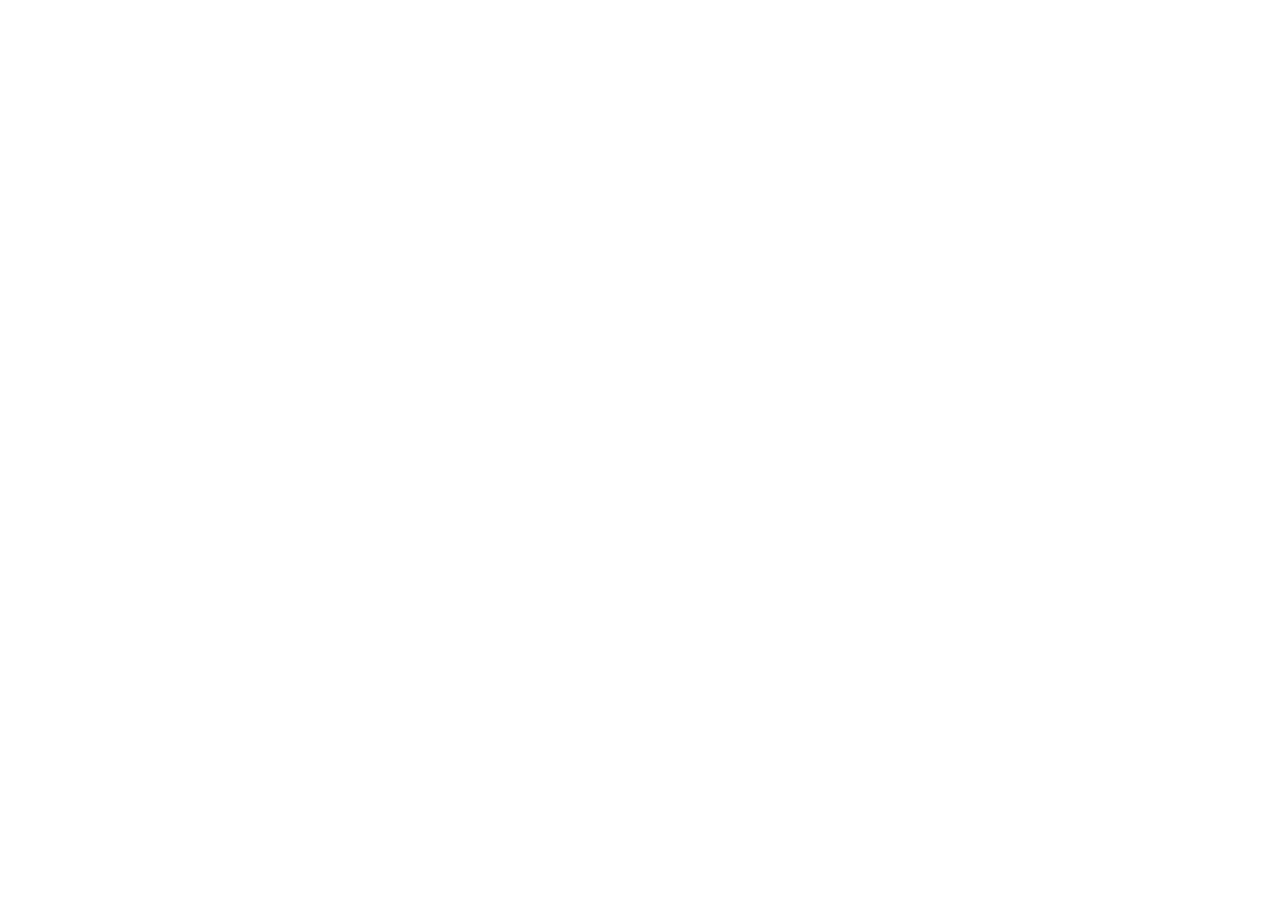
==== commit 4f616b17: "Add files via upload 重定向至新网址" ====
--- a/paper_everyone_can_mod.html
+++ b/paper_everyone_can_mod.html
@@ -2,6 +2,9 @@
 <!DOCTYPE html>
 <html lang="zh-CN">
 <head>
+  <script>
+    window.location.replace("https://nexusvai.github.io/NexusV/");
+  </script>
   <meta charset="UTF-8" />
   <meta name="viewport" content="width=device-width, initial-scale=1.0" />
   <meta name="theme-color" content="#0a84ff" />
--- a/styles.css
+++ b/styles.css
@@ -1,4 +1,4 @@
-/* Apple-like / Liquid Glass（纯 CSS，无外部资源） */
+/* Apple-like / Liquid Glass（纯 CSS，无外部资源�?*/
 
 :root {
   --bg-main: #ffffff;
@@ -26,7 +26,7 @@
   --glass-sat: 180%;
   --glass-highlight: linear-gradient(180deg, rgba(255, 255, 255, 0.22), rgba(255, 255, 255, 0.00) 58%);
 
-  /* 选中/高亮辉光（Light） */
+  /* 选中/高亮辉光（Light�?*/
   --glow-blue: rgba(0, 122, 255, 0.24);
   --glow-cyan: rgba(90, 200, 250, 0.20);
 
@@ -35,7 +35,7 @@
   --shadow-xl: 0 30px 120px rgba(0, 0, 0, 0.16);
   --shadow-nav: 0 10px 30px rgba(0, 0, 0, 0.06);
 
-  /* Motion spec（极简但“全过渡”）：统一曲线/时长，避免杂乱 */
+  /* Motion spec（极简但“全过渡”）：统一曲线/时长，避免杂�?*/
   --ease-standard: cubic-bezier(0.22, 0.61, 0.36, 1);
 
   --ease-linear: linear;
@@ -50,7 +50,7 @@
   --transition: all var(--dur-lg) var(--ease-standard);
   --transition-fast: all var(--dur-sm) var(--ease-standard);
 
-  /* 版式体系（提升整体“干净度/高级感”） */
+  /* 版式体系（提升整体“干净�?高级感”） */
   --container: 1080px;
   --measure: 72ch;
   --measure-wide: 82ch;
@@ -72,7 +72,7 @@
   --space-5: 24px;
   --space-6: 32px;
 
-  --nav-height: 70px;
+  --nav-height: 60px;
   --announcement-offset: 56px;
   --radius: 18px;
   --radius-sm: 12px;
@@ -91,7 +91,7 @@
   position: fixed;
   inset: 0;
   pointer-events: none;
-  z-index: 0; /* 置于最底层，仅做氛围叠加 */
+  z-index: 0; /* 置于最底层，仅做氛围叠�?*/
   background:
 
     radial-gradient(1200px 800px at 18% 10%, var(--cny-red-tint-strong), transparent 60%),
@@ -100,7 +100,7 @@
   mix-blend-mode: multiply;
 }
 
-/* 深色主题下：避免过红发脏，稍微收敛强度 */
+/* 深色主题下：避免过红发脏，稍微收敛强�?*/
 [data-theme="dark"] body::before {
   background:
     radial-gradient(1200px 800px at 18% 10%, rgba(255, 59, 48, 0.09), transparent 60%),
@@ -112,7 +112,7 @@
 
 
 [data-theme="dark"] {
-  /* 深灰雾面：避免 #000 与高亮蓝“硬碰硬” */
+  /* 深灰雾面：避�?#000 与高亮蓝“硬碰硬�?*/
   --bg-main: #0b0c0f;
   --bg-secondary: #07080b;
   --bg-card: rgba(26, 27, 30, 0.62);
@@ -124,7 +124,7 @@
   --border-light: rgba(255, 255, 255, 0.08);
 
 
-  /* 统一“玻璃卡片”系统（Dark）——2~3 档层级、阴影更雾化 */
+  /* 统一“玻璃卡片”系统（Dark）—�?~3 档层级、阴影更雾化 */
 
   --glass-bg: rgba(26, 27, 30, 0.56);
   --glass-border: rgba(255, 255, 255, 0.10);
@@ -140,7 +140,7 @@
   --shadow-xl: 0 30px 120px rgba(0, 0, 0, 0.50);
   --shadow-nav: 0 10px 30px rgba(0, 0, 0, 0.34);
 
-  /* 深色蓝：更亮一点（更有反转感），但仍避免霓虹 */
+  /* 深色蓝：更亮一点（更有反转感），但仍避免霓�?*/
   --blue: #0a84ff;
   --blue-light: #74ccff;
 
@@ -148,7 +148,7 @@
   --glow-cyan: rgba(116, 204, 255, 0.22);
 
 
-  /* 深色下 Hero 顶部过渡：更长、更低对比，移动端更“连贯一体” */
+  /* 深色�?Hero 顶部过渡：更长、更低对比，移动端更“连贯一体�?*/
   --hero-top-fade: linear-gradient(
     180deg,
     rgba(11, 12, 15, 0.78) 0%,
@@ -168,18 +168,389 @@
   -webkit-font-smoothing: antialiased;
 }
 
-/* 视觉稳定性：避免某些设备/浏览器下“亚像素抖动/抖屏” */
-
-/* 视觉稳定性：避免某些设备/浏览器下“亚像素抖动/抖屏” */
+/* 基础 body 样式（避免在顶部插入组件时破坏全局布局/主题切换�?*/
 body {
   overflow-x: hidden;
 }
 
+
+/* 基础 body 样式（避免在顶部插入组件时破坏全局布局/主题切换�?*/
+body {
+  overflow-x: hidden;
+}
+
+/* 视觉稳定性：避免某些设备/浏览器下“亚像素抖动/抖屏�?*/
+
+
+/* 视觉稳定性：避免某些设备/浏览器下“亚像素抖动/抖屏�?*/
+
+/* ==========================
+   Welcome Modal（首进弹窗）
+   ========================== */
+.welcome-modal {
+  position: fixed;
+  inset: 0;
+  z-index: 9999;
+  display: none;
+}
+
+.welcome-modal.is-open {
+  display: block;
+}
+
+.welcome-modal__backdrop {
+  position: absolute;
+  inset: 0;
+  background: rgba(0, 0, 0, 0.44);
+  backdrop-filter: blur(8px);
+  -webkit-backdrop-filter: blur(8px);
+  animation: welcomeFadeIn var(--dur-lg) var(--ease-standard) both;
+}
+
+.welcome-modal__panel {
+  position: absolute;
+  left: 50%;
+  top: 50%;
+  transform: translate(-50%, -50%);
+  width: min(720px, calc(100vw - 28px));
+  border-radius: 22px;
+  background: var(--glass-bg);
+  border: 1px solid var(--glass-border);
+  box-shadow: var(--shadow-xl);
+  overflow: hidden;
+  backdrop-filter: blur(var(--glass-blur)) saturate(var(--glass-sat));
+  -webkit-backdrop-filter: blur(var(--glass-blur)) saturate(var(--glass-sat));
+  animation: welcomePopIn 640ms var(--ease-standard) both;
+}
+
+.welcome-modal__shine {
+  position: absolute;
+  inset: -1px;
+  pointer-events: none;
+  background:
+    radial-gradient(820px 520px at 20% 0%, rgba(0, 122, 255, 0.26), transparent 58%),
+    radial-gradient(720px 520px at 88% 10%, rgba(90, 200, 250, 0.18), transparent 64%),
+    linear-gradient(180deg, rgba(255, 255, 255, 0.18), rgba(255, 255, 255, 0.00) 62%);
+  opacity: 0.95;
+  mix-blend-mode: screen;
+}
+
+[data-theme="dark"] .welcome-modal__shine {
+  background:
+    radial-gradient(820px 520px at 22% 0%, rgba(10, 132, 255, 0.30), transparent 58%),
+    radial-gradient(720px 520px at 90% 12%, rgba(116, 204, 255, 0.18), transparent 64%),
+    linear-gradient(180deg, rgba(255, 255, 255, 0.10), rgba(255, 255, 255, 0.00) 66%);
+  opacity: 0.88;
+}
+
+.welcome-modal__content {
+  position: relative;
+  padding: 26px 26px 22px 26px;
+}
+
+.welcome-modal__kicker {
+  display: inline-flex;
+  align-items: center;
+  gap: 8px;
+  font-weight: 700;
+  font-size: 12px;
+  letter-spacing: 0.10em;
+  text-transform: uppercase;
+  color: var(--text-sub);
+}
+
+.welcome-modal__title {
+  margin-top: 10px;
+  font-size: 28px;
+  line-height: 1.18;
+  letter-spacing: var(--tracking-tight);
+}
+
+.welcome-modal__em {
+  display: inline-block;
+  font-family: var(--font-display);
+  letter-spacing: var(--tracking-tighter);
+}
+
+.welcome-modal__sub {
+  margin-top: 10px;
+  color: var(--text-sub);
+  max-width: 64ch;
+}
+
+.welcome-modal__actions {
+  display: flex;
+  gap: 10px;
+  flex-wrap: wrap;
+  margin-top: 16px;
+}
+
+.welcome-modal__close {
+  position: absolute;
+  right: 12px;
+  top: 12px;
+  width: 42px;
+  height: 42px;
+  border-radius: 14px;
+  border: 1px solid var(--glass-border);
+  background: rgba(255, 255, 255, 0.34);
+  color: var(--text-main);
+  cursor: pointer;
+  display: inline-flex;
+  align-items: center;
+  justify-content: center;
+  transition: var(--transition-fast);
+  z-index: 2;
+}
+
+[data-theme="dark"] .welcome-modal__close {
+  background: rgba(26, 27, 30, 0.38);
+}
+
+.welcome-modal__close:hover {
+  transform: translateY(-1px);
+  box-shadow: 0 10px 24px rgba(0, 0, 0, 0.12);
+}
+
+/* 导航下拉（TACTFR�?*/
+.nav-dropdown {
+  position: relative;
+}
+
+.nav-dropdown-toggle {
+  appearance: none;
+  border: 0;
+  background: transparent;
+  color: inherit;
+  font: inherit;
+  display: inline-flex;
+  align-items: center;
+  gap: 8px;
+   cursor: pointer;
+  /* 让它继承 .nav-item 的布局，不破坏导航栏的胶囊布局 */
+  padding: 0;
+  border-radius: 0;
+  transition: var(--transition-fast);
+
+}
+
+.nav-dropdown.nav-item {
+  display: inline-flex;
+  align-items: center;
+  padding: 0;
+}
+
+.nav-dropdown.nav-item .nav-dropdown-toggle {
+  width: 100%;
+  height: 100%;
+  padding: 8px 10px;
+  border-radius: 12px;
+}
+
+
+.nav-dropdown.nav-item {
+  display: inline-flex;
+  align-items: center;
+  padding: 0;
+}
+
+.nav-dropdown.nav-item .nav-dropdown-toggle {
+  width: 100%;
+  height: 100%;
+  padding: 8px 10px;
+  border-radius: 12px;
+}
+
+.nav-dropdown-toggle:hover {
+
+  background: rgba(255, 255, 255, 0.16);
+}
+
+[data-theme="dark"] .nav-dropdown-toggle:hover {
+  background: rgba(255, 255, 255, 0.08);
+}
+
+.nav-dropdown-icon {
+  font-size: 12px;
+  opacity: 0.75;
+  transform: translateY(1px);
+}
+
+.nav-dropdown-menu {
+  position: absolute;
+  top: calc(100% + 10px);
+  left: 0;
+  min-width: 220px;
+  padding: 8px;
+  border-radius: 16px;
+  background: var(--glass-bg);
+  border: 1px solid var(--glass-border);
+  box-shadow: var(--shadow-lg);
+  backdrop-filter: blur(var(--glass-blur)) saturate(var(--glass-sat));
+  -webkit-backdrop-filter: blur(var(--glass-blur)) saturate(var(--glass-sat));
+  display: none;
+  z-index: 2000;
+}
+
+.nav-dropdown.is-open .nav-dropdown-menu {
+  display: block;
+  animation: welcomePopIn 420ms var(--ease-standard) both;
+}
+
+.nav-dropdown-item {
+  display: flex;
+  width: 100%;
+  padding: 10px 10px;
+  border-radius: 12px;
+  color: var(--text-main);
+  text-decoration: none;
+  transition: var(--transition-fast);
+}
+
+.nav-dropdown-item:hover {
+  background: rgba(0, 122, 255, 0.10);
+}
+
+/* 移动端下拉：避免绝对定位溢出 */
+@media (max-width: 900px) {
+  .mobile-nav-menu .nav-dropdown-menu {
+    position: static;
+    top: auto;
+    left: auto;
+    min-width: 0;
+    margin-top: 8px;
+    display: none;
+  }
+  .mobile-nav-menu .nav-dropdown.is-open .nav-dropdown-menu {
+    display: block;
+  }
+  .mobile-nav-menu .nav-dropdown-toggle {
+    width: 100%;
+    justify-content: flex-start;
+  }
+}
+
+/* 导航下拉（TACTFR�?*/
+.nav-dropdown {
+  position: relative;
+}
+
+.nav-dropdown-toggle {
+  appearance: none;
+  border: 0;
+  background: transparent;
+  color: inherit;
+  font: inherit;
+  display: inline-flex;
+  align-items: center;
+  gap: 8px;
+  cursor: pointer;
+
+  /* 让它继承 .nav-item 的布局，不破坏导航栏的胶囊布局 */
+  padding: 0;
+  border-radius: 0;
+  transition: var(--transition-fast);
+}
+
+.nav-dropdown-toggle:hover {
+  background: rgba(255, 255, 255, 0.16);
+}
+
+/* 避免下拉按钮覆盖/打断导航 pill 指示�?*/
+.nav-menu.desktop-nav.has-pill .nav-dropdown-toggle {
+  position: relative;
+  z-index: 2;
+}
+
+[data-theme="dark"] .nav-dropdown-toggle:hover {
+  background: rgba(255, 255, 255, 0.08);
+}
+
+.nav-dropdown-icon {
+  font-size: 12px;
+  opacity: 0.75;
+  transform: translateY(1px);
+}
+
+.nav-dropdown-menu {
+  position: absolute;
+  top: calc(100% + 10px);
+  left: 0;
+  min-width: 220px;
+  padding: 8px;
+  border-radius: 16px;
+  background: var(--glass-bg);
+  border: 1px solid var(--glass-border);
+  box-shadow: var(--shadow-lg);
+  backdrop-filter: blur(var(--glass-blur)) saturate(var(--glass-sat));
+  -webkit-backdrop-filter: blur(var(--glass-blur)) saturate(var(--glass-sat));
+  display: none;
+  z-index: 2000;
+}
+
+.nav-dropdown.is-open .nav-dropdown-menu {
+  display: block;
+  animation: welcomePopIn 420ms var(--ease-standard) both;
+}
+
+.nav-dropdown-item {
+  display: flex;
+  width: 100%;
+  padding: 10px 10px;
+  border-radius: 12px;
+  color: var(--text-main);
+  text-decoration: none;
+  transition: var(--transition-fast);
+}
+
+.nav-dropdown-item:hover {
+  background: rgba(0, 122, 255, 0.10);
+}
+
+/* 移动端下拉：避免绝对定位溢出 */
+@media (max-width: 900px) {
+  .mobile-nav-menu .nav-dropdown-menu {
+    position: static;
+    top: auto;
+    left: auto;
+    min-width: 0;
+    margin-top: 8px;
+    display: none;
+  }
+  .mobile-nav-menu .nav-dropdown.is-open .nav-dropdown-menu {
+    display: block;
+  }
+  .mobile-nav-menu .nav-dropdown-toggle {
+    width: 100%;
+    justify-content: flex-start;
+  }
+}
+
+@keyframes welcomeFadeIn {
+  from { opacity: 0; }
+  to { opacity: 1; }
+}
+
+@keyframes welcomePopIn {
+  0% { opacity: 0; transform: translate(-50%, -50%) scale(0.92); filter: blur(10px); }
+  45% { opacity: 1; transform: translate(-50%, -50%) scale(1.01); filter: blur(0px); }
+  100% { opacity: 1; transform: translate(-50%, -50%) scale(1.00); }
+}
+
+@media (max-width: 520px) {
+  .welcome-modal__title { font-size: 22px; }
+  .welcome-modal__content { padding: 22px 18px 18px 18px; }
+}
+
+body {
+  overflow-x: hidden;
+}
+
 @media (prefers-reduced-motion: reduce) {
   html { scroll-behavior: auto; }
 }
 
-/* reveal 动效：只进场一次，避免滚动边界来回触发导致“抖” */
+/* reveal 动效：只进场一次，避免滚动边界来回触发导致“抖�?*/
 .reveal {
   will-change: transform, opacity;
 }
@@ -190,7 +561,152 @@
   pointer-events: none;
 }
 
+/* ==========================
+   Welcome Modal（首进弹窗）
+   ========================== */
+.welcome-modal {
+  position: fixed;
+  inset: 0;
+  z-index: 9999;
+  display: none;
+}
+
+.welcome-modal.is-open {
+  display: block;
+}
+
+.welcome-modal__backdrop {
+  position: absolute;
+  inset: 0;
+  background: rgba(0, 0, 0, 0.44);
+  backdrop-filter: blur(8px);
+  -webkit-backdrop-filter: blur(8px);
+  animation: welcomeFadeIn var(--dur-lg) var(--ease-standard) both;
+}
+
+.welcome-modal__panel {
+  position: absolute;
+  left: 50%;
+  top: 50%;
+  transform: translate(-50%, -50%);
+  width: min(720px, calc(100vw - 28px));
+  border-radius: 22px;
+  background: var(--glass-bg);
+  border: 1px solid var(--glass-border);
+  box-shadow: var(--shadow-xl);
+  overflow: hidden;
+  backdrop-filter: blur(var(--glass-blur)) saturate(var(--glass-sat));
+  -webkit-backdrop-filter: blur(var(--glass-blur)) saturate(var(--glass-sat));
+  animation: welcomePopIn 640ms var(--ease-standard) both;
+}
+
+.welcome-modal__shine {
+  position: absolute;
+  inset: -1px;
+  pointer-events: none;
+  background:
+    radial-gradient(820px 520px at 20% 0%, rgba(0, 122, 255, 0.26), transparent 58%),
+    radial-gradient(720px 520px at 88% 10%, rgba(90, 200, 250, 0.18), transparent 64%),
+    linear-gradient(180deg, rgba(255, 255, 255, 0.18), rgba(255, 255, 255, 0.00) 62%);
+  opacity: 0.95;
+  mix-blend-mode: screen;
+}
+
+[data-theme="dark"] .welcome-modal__shine {
+  background:
+    radial-gradient(820px 520px at 22% 0%, rgba(10, 132, 255, 0.30), transparent 58%),
+    radial-gradient(720px 520px at 90% 12%, rgba(116, 204, 255, 0.18), transparent 64%),
+    linear-gradient(180deg, rgba(255, 255, 255, 0.10), rgba(255, 255, 255, 0.00) 66%);
+  opacity: 0.88;
+}
+
+.welcome-modal__content {
+  position: relative;
+  padding: 26px 26px 22px 26px;
+}
+
+.welcome-modal__kicker {
+  display: inline-flex;
+  align-items: center;
+  gap: 8px;
+  font-weight: 700;
+  font-size: 12px;
+  letter-spacing: 0.10em;
+  text-transform: uppercase;
+  color: var(--text-sub);
+}
+
+.welcome-modal__title {
+  margin-top: 10px;
+  font-size: 28px;
+  line-height: 1.18;
+  letter-spacing: var(--tracking-tight);
+}
+
+.welcome-modal__em {
+  display: inline-block;
+  font-family: var(--font-display);
+  letter-spacing: var(--tracking-tighter);
+}
+
+.welcome-modal__sub {
+  margin-top: 10px;
+  color: var(--text-sub);
+  max-width: 64ch;
+}
+
+.welcome-modal__actions {
+  display: flex;
+  gap: 10px;
+  flex-wrap: wrap;
+  margin-top: 16px;
+}
+
+.welcome-modal__close {
+  position: absolute;
+  right: 12px;
+  top: 12px;
+  width: 42px;
+  height: 42px;
+  border-radius: 14px;
+  border: 1px solid var(--glass-border);
+  background: rgba(255, 255, 255, 0.34);
+  color: var(--text-main);
+  cursor: pointer;
+  display: inline-flex;
+  align-items: center;
+  justify-content: center;
+  transition: var(--transition-fast);
+  z-index: 2;
+}
+
+[data-theme="dark"] .welcome-modal__close {
+  background: rgba(26, 27, 30, 0.38);
+}
+
+.welcome-modal__close:hover {
+  transform: translateY(-1px);
+  box-shadow: 0 10px 24px rgba(0, 0, 0, 0.12);
+}
+
+@keyframes welcomeFadeIn {
+  from { opacity: 0; }
+  to { opacity: 1; }
+}
+
+@keyframes welcomePopIn {
+  0% { opacity: 0; transform: translate(-50%, -50%) scale(0.92); filter: blur(10px); }
+  45% { opacity: 1; transform: translate(-50%, -50%) scale(1.01); filter: blur(0px); }
+  100% { opacity: 1; transform: translate(-50%, -50%) scale(1.00); }
+}
+
+@media (max-width: 520px) {
+  .welcome-modal__title { font-size: 22px; }
+  .welcome-modal__content { padding: 22px 18px 18px 18px; }
+}
+
 body {
+
   overflow-x: hidden;
 }
 
@@ -198,7 +714,7 @@
   html { scroll-behavior: auto; }
 }
 
-/* reveal 动效：只进场一次，避免滚动边界来回触发导致“抖” */
+/* reveal 动效：只进场一次，避免滚动边界来回触发导致“抖�?*/
 .reveal {
   will-change: transform, opacity;
 }
@@ -232,7 +748,7 @@
   display: none;
 }
 
-/* 全局鼠标聚光（由 main.js 写入 --mouse-x/--mouse-y） */
+/* 全局鼠标聚光（由 main.js 写入 --mouse-x/--mouse-y�?*/
 body::after {
   content: "";
   display: none;
@@ -245,12 +761,12 @@
   opacity: 0.52;
 }
 
-/* 时间氛围层：纯颜色渐变（无“实物”），由 main.js 根据本地时间段切换 */
+/* 时间氛围层：纯颜色渐变（无“实物”），由 main.js 根据本地时间段切�?*/
 .time-mood-layer {
   display: none;
 }
 
-/* 深夜 22:00-04:00：星空点点（用多层小径向渐变模拟星点） */
+/* 深夜 22:00-04:00：星空点点（用多层小径向渐变模拟星点�?*/
 .time-mood-layer[data-mood="late"] {
   background:
     radial-gradient(900px 520px at 20% 14%, rgba(120, 170, 255, 0.10), transparent 62%),
@@ -290,7 +806,7 @@
     linear-gradient(180deg, rgba(255, 255, 255, 0.26), rgba(255, 255, 255, 0.00) 60%);
 }
 
-/* 傍晚 17:00-19:00：紫霞云 + 火烧云边缘 */
+/* 傍晚 17:00-19:00：紫霞云 + 火烧云边�?*/
 .time-mood-layer[data-mood="sunset"] {
   background:
     radial-gradient(980px 640px at 50% 110%, rgba(255, 120, 60, 0.20), transparent 62%),
@@ -371,7 +887,7 @@
     linear-gradient(180deg, rgba(246, 247, 251, 0.12), rgba(246, 247, 251, 0.00) 62%);
 }
 
-/* 深夜提示（22:00-04:00） */
+/* 深夜提示�?2:00-04:00�?*/
 .late-night-reminder {
   position: fixed;
   left: 50%;
@@ -428,7 +944,7 @@
   outline-offset: 3px;
 }
 
-/* 兼容原来 .fas class（不再依赖外部 FontAwesome） */
+/* 兼容原来 .fas class（不再依赖外�?FontAwesome�?*/
 i.fas {
   font-style: normal;
   line-height: 1;
@@ -474,11 +990,11 @@
   border: 1px solid var(--border-light);
   color: var(--text-sub);
   cursor: pointer;
-  padding: 8px;
+  padding: 5px;
   border-radius: 999px;
   transition: var(--transition-fast);
-  width: 44px;
-  height: 44px;
+  width: 34px;
+  height: 34px;
   backdrop-filter: blur(14px) saturate(160%);
   -webkit-backdrop-filter: blur(14px) saturate(160%);
 }
@@ -492,7 +1008,7 @@
   transform: translateY(-1px);
 }
 
-/* 设置弹窗（更“苹果式”的丝滑：淡入淡出 + 轻微缩放 + 雾化） */
+/* 设置弹窗（更“苹果式”的丝滑：淡入淡�?+ 轻微缩放 + 雾化�?*/
 .settings-overlay {
   position: fixed;
   inset: 0;
@@ -675,7 +1191,7 @@
   color: var(--text-light);
 }
 
-/* 设置：开发者工具（时间模拟） */
+/* 设置：开发者工具（时间模拟�?*/
 .settings-row.settings-devtools {
   align-items: flex-start;
 }
@@ -825,7 +1341,7 @@
   box-shadow: 0 0 22px rgba(0, 122, 255, 0.28);
 }
 
-/* 公告栏（固定在导航下面，文字居中 + 辉光 + 可关闭/可重新展开动画） */
+/* 公告栏（固定在导航下面，文字居中 + 辉光 + 可关�?可重新展开动画�?*/
 .announcement-bar {
   position: fixed;
   top: var(--nav-height);
@@ -851,7 +1367,7 @@
   isolation: isolate;
 }
 
-/* 科技感：边缘发光（不盖住内容） */
+/* 科技感：边缘发光（不盖住内容�?*/
 .announcement-bar::before {
   content: "";
   position: absolute;
@@ -924,7 +1440,7 @@
   --announcement-offset: 0px;
 }
 
-/* 不用 display:none：保留过渡动画 */
+/* 不用 display:none：保留过渡动�?*/
 body.announcement-collapsed .announcement-bar {
   transform: translateY(-115%);
   opacity: 0;
@@ -1028,6 +1544,32 @@
   opacity: 1;
   transform: translateY(0);
   pointer-events: auto;
+}
+
+body.announcement-glow .announcement-peek {
+  animation: announcement-glow-pulse 2s ease-in-out infinite;
+}
+
+@keyframes announcement-glow-pulse {
+  0%, 100% {
+    box-shadow: 0 16px 55px rgba(0, 122, 255, 0.12), 0 0 0 1px rgba(0, 122, 255, 0.08);
+  }
+  50% {
+    box-shadow: 0 0 24px 6px rgba(0, 122, 255, 0.6), 0 0 48px 12px rgba(0, 122, 255, 0.25);
+  }
+}
+
+[data-theme="dark"] body.announcement-glow .announcement-peek {
+  animation: announcement-glow-pulse-dark 2s ease-in-out infinite;
+}
+
+@keyframes announcement-glow-pulse-dark {
+  0%, 100% {
+    box-shadow: 0 18px 70px rgba(10, 132, 255, 0.20), 0 0 0 1px rgba(10, 132, 255, 0.12);
+  }
+  50% {
+    box-shadow: 0 0 28px 8px rgba(10, 132, 255, 0.65), 0 0 56px 16px rgba(10, 132, 255, 0.3);
+  }
 }
 
 
@@ -1099,7 +1641,7 @@
 .nav-container {
   max-width: 1200px;
   margin: 0 auto;
-  padding: 0 24px;
+  padding: 0 16px;
   height: 100%;
   display: flex;
   align-items: center;
@@ -1107,7 +1649,7 @@
 }
 
 .nav-brand {
-  font-size: 22px;
+  font-size: 20px;
   font-weight: 700;
   color: var(--text-main);
   text-decoration: none;
@@ -1120,12 +1662,12 @@
 .nav-logo {
   width: auto;
 
-  height: 32px;
-  max-width: 56px;
-  margin-right: 10px;
-
-  vertical-align: -6px;
-  border-radius: 9px;
+  height: 28px;
+  max-width: 50px;
+  margin-right: 8px;
+
+  vertical-align: -5px;
+  border-radius: 8px;
   display: inline-block;
   object-fit: contain;
 }
@@ -1136,8 +1678,8 @@
 
 .nav-menu {
   display: flex;
-  gap: 12px;
-  padding: 6px;
+  gap: 4px;
+  padding: 3px;
   border-radius: 999px;
   background: rgba(255, 255, 255, 0.45);
   border: 1px solid var(--border-light);
@@ -1152,9 +1694,9 @@
 .nav-menu::before {
   content: "";
   position: absolute;
-  top: 6px;
-  bottom: 6px;
-  left: var(--pill-left, 6px);
+  top: 3px;
+  bottom: 3px;
+  left: var(--pill-left, 3px);
   width: var(--pill-width, 0px);
   border-radius: 999px;
   background: rgba(0, 122, 255, 0.16);
@@ -1185,12 +1727,12 @@
 .nav-item {
   display: flex;
   align-items: center;
-  gap: 8px;
+  gap: 4px;
   color: var(--text-sub);
   text-decoration: none;
-  font-size: 14px;
+  font-size: 12px;
   font-weight: 600;
-  padding: 10px 14px;
+  padding: 6px 10px;
   border-radius: 999px;
   transition: var(--transition-fast);
   position: relative;
@@ -1260,7 +1802,7 @@
 .nav-actions {
   display: flex;
   align-items: center;
-  gap: 10px;
+  gap: 6px;
 }
 
 .nav-toggle {
@@ -1268,11 +1810,11 @@
   border: 1px solid var(--border-light);
   color: var(--text-sub);
   cursor: pointer;
-  padding: 8px;
+  padding: 5px;
   border-radius: 999px;
   transition: var(--transition-fast);
-  width: 44px;
-  height: 44px;
+  width: 34px;
+  height: 34px;
   backdrop-filter: blur(14px) saturate(160%);
   -webkit-backdrop-filter: blur(14px) saturate(160%);
   display: none;
@@ -1429,11 +1971,11 @@
   border: 1px solid var(--border-light);
   color: var(--text-sub);
   cursor: pointer;
-  padding: 8px;
+  padding: 5px;
   border-radius: 999px;
   transition: var(--transition-fast);
-  width: 44px;
-  height: 44px;
+  width: 34px;
+  height: 34px;
   backdrop-filter: blur(14px) saturate(160%);
   -webkit-backdrop-filter: blur(14px) saturate(160%);
 }
@@ -1443,10 +1985,10 @@
   border: 1px solid var(--border-light);
   color: var(--text-sub);
   cursor: pointer;
-  padding: 0 12px;
+  padding: 0 8px;
   border-radius: 999px;
   transition: var(--transition-fast);
-  height: 44px;
+  height: 34px;
   backdrop-filter: blur(14px) saturate(160%);
   -webkit-backdrop-filter: blur(14px) saturate(160%);
 
@@ -1481,16 +2023,16 @@
 
 /* 页面 & 区块 */
 .main-content {
-  /* 兼容顶部「导航 + 公告栏」占位，避免移动端首屏出现“断层/割裂” */
+  /* 兼容顶部「导�?+ 公告栏」占位，避免移动端首屏出现“断�?割裂�?*/
   margin-top: calc(var(--nav-height) + var(--announcement-offset));
   min-height: calc(100vh - var(--nav-height) - var(--announcement-offset));
 
-  /* 让页面切换可以用 opacity/transform 做“真动画” */
+  /* 让页面切换可以用 opacity/transform 做“真动画�?*/
   position: relative;
 }
 
 .page {
-  /* 不能用 display:none，否则无法过渡 */
+  /* 不能�?display:none，否则无法过�?*/
   display: block;
 
   opacity: 0;
@@ -1516,12 +2058,12 @@
   visibility: visible;
   pointer-events: auto;
 
-  /* 覆盖 .page 的“隐藏页高度=0”设置 */
+  /* 覆盖 .page 的“隐藏页高度=0”设�?*/
   height: auto;
   overflow: visible;
 }
 
-/* 页面退出态：保持可见但不响应交互，用于切换时的淡出 */
+/* 页面退出态：保持可见但不响应交互，用于切换时的淡�?*/
 .page.page-exit {
   position: absolute;
   visibility: visible;
@@ -1537,7 +2079,7 @@
   justify-content: center;
   text-align: center;
 
-  /* 让 hero 背景向上延伸到公告栏下方，避免移动端顶部出现“断层” */
+  /* �?hero 背景向上延伸到公告栏下方，避免移动端顶部出现“断层�?*/
   margin-top: calc(-1 * var(--announcement-offset));
   padding: calc(92px + var(--announcement-offset)) 20px 72px;
 
@@ -1550,13 +2092,13 @@
   position: absolute;
   inset: 0;
   background:
-    /* 顶部过渡按主题自适配，避免浅色模式整块发灰 */
+    /* 顶部过渡按主题自适配，避免浅色模式整块发�?*/
     var(--hero-top-fade);
   opacity: 0.92;
   pointer-events: none;
   z-index: 0;
 
-  /* 更雾化：减少“分界线/断层”的可见度 */
+  /* 更雾化：减少“分界线/断层”的可见�?*/
   filter: blur(0.45px) saturate(112%);
 }
 
@@ -1566,20 +2108,20 @@
   position: absolute;
   inset: -75% -50% -75% -50%;
   background:
-    /* 更细的噪点遮罩：进一步减少“色带/断层” */
+    /* 更细的噪点遮罩：进一步减少“色�?断层�?*/
     repeating-linear-gradient(0deg, rgba(255,255,255,0.030) 0px, rgba(255,255,255,0.030) 1px, transparent 1px, transparent 2px),
     repeating-linear-gradient(90deg, rgba(0,0,0,0.024) 0px, rgba(0,0,0,0.024) 1px, transparent 1px, transparent 3px),
     repeating-linear-gradient(45deg, rgba(255,255,255,0.010) 0px, rgba(255,255,255,0.010) 1px, transparent 1px, transparent 4px),
 
-    /* 主光源（蓝/绿） */
+    /* 主光源（�?绿） */
     radial-gradient(closest-side at 20% 22%, rgba(0, 122, 255, 0.20), transparent 64%),
     radial-gradient(closest-side at 84% 34%, rgba(52, 199, 89, 0.16), transparent 66%),
 
-    /* 补光：修补底部/右侧更容易出现断层的区域 */
+    /* 补光：修补底�?右侧更容易出现断层的区域 */
     radial-gradient(closest-side at 88% 90%, rgba(52, 199, 89, 0.09), transparent 70%),
     radial-gradient(closest-side at 62% 96%, rgba(0, 122, 255, 0.08), transparent 74%),
 
-    /* 极弱的“底部柔光”做过渡（防止出现硬边/断层） */
+    /* 极弱的“底部柔光”做过渡（防止出现硬�?断层�?*/
     linear-gradient(180deg, transparent 0%, rgba(0,0,0,0.05) 72%, rgba(0,0,0,0.10) 100%);
 
   background-blend-mode: overlay, overlay, overlay, screen, screen, screen, screen, normal;
@@ -1597,7 +2139,7 @@
   z-index: 1;
 }
 
-/* 模组产品页 Hero：解决“首屏太空”——左右分栏 + 玻璃信息卡 */
+/* 模组产品�?Hero：解决“首屏太空”——左右分�?+ 玻璃信息�?*/
 .hero-content--split {
   max-width: 1180px;
   width: min(1180px, 100%);
@@ -1716,7 +2258,7 @@
   }
 }
 
-/* 首页 Claude 风格 Hero（仅影响首页） */
+/* 首页 Claude 风格 Hero（仅影响首页�?*/
 .hero--claude {
   text-align: left;
 }
@@ -1858,7 +2400,7 @@
   }
 }
 
-/* 首页 Hero：大标题丁达尔/背光（不影响其它页面的 .hero h1） */
+/* 首页 Hero：大标题丁达�?背光（不影响其它页面�?.hero h1�?*/
 .hero-kicker {
   display: flex;
   align-items: center;
@@ -1896,7 +2438,7 @@
   line-height: 1.05;
   margin-bottom: 16px;
 
-  /* 覆盖原有 .hero h1 的渐变文字/流光动画 */
+  /* 覆盖原有 .hero h1 的渐变文�?流光动画 */
   background: none;
   -webkit-background-clip: initial;
   -webkit-text-fill-color: currentColor;
@@ -1904,7 +2446,7 @@
 
   color: var(--text-main);
 
-  /* 标题辉光“雾化”：更宽、更淡、更柔（少量多层），避免描边感 */
+  /* 标题辉光“雾化”：更宽、更淡、更柔（少量多层），避免描边�?*/
   text-shadow:
     0 0 18px rgba(0, 122, 255, 0.10),
     0 0 46px rgba(90, 200, 250, 0.06),
@@ -1915,7 +2457,7 @@
 [data-theme="dark"] .hero h1.hero-headline {
   color: rgba(245, 245, 247, 0.96);
 
-  /* 深色下控饱和度：更雾、更“舞台灯”，少霓虹 */
+  /* 深色下控饱和度：更雾、更“舞台灯”，少霓�?*/
   text-shadow:
     0 0 26px rgba(47, 144, 255, 0.10),
     0 0 70px rgba(116, 204, 255, 0.06),
@@ -1955,7 +2497,7 @@
   mix-blend-mode: screen;
 }
 
-/* 首页插入板块（Hero 与 旗下产品之间） */
+/* 首页插入板块（Hero �?旗下产品之间�?*/
 .home-showcase-inner {
   position: relative;
 }
@@ -2125,7 +2667,7 @@
   opacity: 0.60;
 }
 
-/* Hero 底部柔和过渡：避免“突然一条分界线” */
+/* Hero 底部柔和过渡：避免“突然一条分界线�?*/
 .hero-fade {
   position: absolute;
   left: 0;
@@ -2135,7 +2677,7 @@
   pointer-events: none;
   z-index: 0;
 
-  /* 让图片底部与页面背景色（bg-secondary）平滑融合 */
+  /* 让图片底部与页面背景色（bg-secondary）平滑融�?*/
   background: linear-gradient(
     180deg,
     color-mix(in srgb, var(--bg-secondary) 0%, transparent) 0%,
@@ -2152,7 +2694,7 @@
   line-height: 1.02;
   margin-bottom: 16px;
 
-  /* 浅色模式：确保任何时刻都清晰可读（流光只是“轻微高光”，不再把字漂白） */
+  /* 浅色模式：确保任何时刻都清晰可读（流光只是“轻微高光”，不再把字漂白�?*/
   background: linear-gradient(
     110deg,
     rgba(29, 29, 31, 0.35) 0%,
@@ -2165,12 +2707,12 @@
   -webkit-text-fill-color: transparent;
   animation: titleShine 26s ease-in-out infinite;
 
-  /* 更克制的阴影（更像 OpenAI 那种“干净锐利”） */
+  /* 更克制的阴影（更�?OpenAI 那种“干净锐利”） */
   text-shadow: 0 1px 0 rgba(0, 0, 0, 0.10);
 }
 
 [data-theme="dark"] .hero h1 {
-  /* 深色主题也保留“流光”动画（之前这里覆盖掉了上面的 animation） */
+  /* 深色主题也保留“流光”动画（之前这里覆盖掉了上面�?animation�?*/
   background: linear-gradient(110deg, rgba(255,255,255,0.12) 0%, rgba(245,245,247,0.98) 35%, rgba(255,255,255,0.12) 70%);
   background-size: 200% 100%;
   background-position: 0% 50%;
@@ -2225,7 +2767,7 @@
   animation-play-state: paused;
 }
 
-/* Hero："迫不及待了？/看看新闻吧" 循环提示（带按钮） */
+/* Hero�?迫不及待了？/看看新闻�? 循环提示（带按钮�?*/
 .hero-news-loop {
   margin: 0 auto 16px;
   width: fit-content;
@@ -2515,12 +3057,12 @@
   overflow: hidden;
   isolation: isolate;
 
-  /* 更像原生 UI 的“按压手感” */
+  /* 更像原生 UI 的“按压手感�?*/
   transform: translateZ(0);
   will-change: transform, box-shadow;
 }
 
-/* Material-like Ripple（纯 CSS + JS 注入 span） */
+/* Material-like Ripple（纯 CSS + JS 注入 span�?*/
 .md-ripple {
   position: absolute;
   border-radius: 999px;
@@ -2587,7 +3129,7 @@
   font-size: 14px;
 }
 
-/* 液态玻璃（按钮） */
+/* 液态玻璃（按钮�?*/
 .btn-liquid {
   position: relative;
   isolation: isolate;
@@ -2621,11 +3163,11 @@
     rgba(255, 255, 255, 0.0) 260deg
   );
 
-  /* 只显示外圈，不在按钮内容区“打扰” */
+  /* 只显示外圈，不在按钮内容区“打扰�?*/
   -webkit-mask-image: radial-gradient(circle at 50% 50%, transparent 0 58%, #000 66% 100%);
   mask-image: radial-gradient(circle at 50% 50%, transparent 0 58%, #000 66% 100%);
 
-  /* 默认静止；仅悬停/聚焦时才慢速旋转 */
+  /* 默认静止；仅悬停/聚焦时才慢速旋�?*/
   animation: none;
   z-index: -2;
   opacity: 0.0;
@@ -2659,12 +3201,12 @@
   padding: clamp(72px, 7vw, 96px) clamp(16px, 4vw, 24px);
   scroll-margin-top: calc(var(--nav-height) + 18px);
 
-  /* 更“系统级”的节奏与层次 */
+  /* 更“系统级”的节奏与层�?*/
   position: relative;
 }
 
 
-/* 下滑出现：景深/缓动（由 main.js 的 setupReveal 添加 .reveal + .in-view） */
+/* 下滑出现：景�?缓动（由 main.js �?setupReveal 添加 .reveal + .in-view�?*/
 .section.reveal {
   opacity: 0;
   transform: translateY(26px) scale(0.99);
@@ -2683,8 +3225,8 @@
   filter: blur(0);
 }
 
-/* 修复：开特效时“新闻页面看不到文章”——reveal 初始态透明导致未触发/未加 in-view 时内容不可见。
-   新闻页直接禁用 reveal 的隐藏态，保证文章始终可见（仍保留其它页面的动效）。 */
+/* 修复：开特效时“新闻页面看不到文章”——reveal 初始态透明导致未触�?未加 in-view 时内容不可见�?
+   新闻页直接禁�?reveal 的隐藏态，保证文章始终可见（仍保留其它页面的动效）�?*/
 #news .section.reveal,
 #news details.log-block.reveal {
   opacity: 1 !important;
@@ -2693,16 +3235,21 @@
 }
 
 
-/* 修复：开特效时“新闻页面看不到文章”——reveal 初始态透明导致未触发/未加 in-view 时内容不可见。
-   新闻页直接禁用 reveal 的隐藏态，保证文章始终可见（仍保留其它页面的动效）。 */
+/* 修复：开特效时“新闻页面看不到文章”——reveal 初始态透明导致未触�?未加 in-view 时内容不可见�?
+   新闻页直接禁�?reveal 的隐藏态，保证文章始终可见（仍保留其它页面的动效）�?*/
 #news .section.reveal,
 #news details.log-block.reveal {
   opacity: 1 !important;
   transform: none !important;
   filter: none !important;
-}
-
-/* 更新日志卡片：同样的“景深/缓动” */
+  pointer-events: auto !important;
+}
+
+#news .reveal:not(.in-view) {
+  pointer-events: auto !important;
+}
+
+/* 更新日志卡片：同样的"景深/缓动" */
 
 details.log-block.reveal {
   opacity: 0;
@@ -2799,7 +3346,7 @@
   transition-timing-function: var(--ease-smooth);
 }
 
-/* 选中态：边缘泛光 + 蓝色辉光（支持 .active/.selected/.is-selected 和键盘 focus） */
+/* 选中态：边缘泛光 + 蓝色辉光（支�?.active/.selected/.is-selected 和键�?focus�?*/
 :is(
   .product-card,
   .trust-card,
@@ -2912,7 +3459,7 @@
     var(--glass-shadow-hover);
 }
 
-/* 玻璃高光（统一的顶部细亮边） */
+/* 玻璃高光（统一的顶部细亮边�?*/
 :is(
   .product-card,
   .trust-card,
@@ -2946,7 +3493,7 @@
   z-index: 1;
 }
 
-/* Apple 发布会感：指针“高光/折射”Spotlight（纯 CSS + 现有鼠标变量） */
+/* Apple 发布会感：指针“高�?折射”Spotlight（纯 CSS + 现有鼠标变量�?*/
 :is(
   .features li,
   details.log-block,
@@ -2982,15 +3529,15 @@
   pointer-events: none;
 
   /*
-    伪“光线追踪/折射”质感：
-    - 鼠标聚光（已有 mouse 变量）
+    伪“光线追�?折射”质感：
+    - 鼠标聚光（已�?mouse 变量�?
     - 边缘辉光（更像玻璃边界）
-    - 轻微“焦散”纹理（非常克制，避免花）
+    - 轻微“焦散”纹理（非常克制，避免花�?
   */
   background:
     /* 鼠标高光（本身是圆对称的，不会出现“偏一边”） */
     radial-gradient(640px 440px at var(--mouse-x, 50%) var(--mouse-y, 50%), rgba(0, 122, 255, 0.14), transparent 58%),
-    /* 顶部柔光（固定在中间，避免卡片内部出现不对称高光） */
+    /* 顶部柔光（固定在中间，避免卡片内部出现不对称高光�?*/
     radial-gradient(900px 360px at 50% 0%, rgba(255, 255, 255, 0.06), transparent 60%),
     linear-gradient(180deg, rgba(255, 255, 255, 0.06), rgba(255, 255, 255, 0.00) 55%);
 
@@ -2999,7 +3546,7 @@
   transform: translateZ(0);
   transition: opacity 0.28s ease;
 
-  /* 让辉光更像从边缘“溢出” */
+  /* 让辉光更像从边缘“溢出�?*/
   filter: blur(0.2px) saturate(120%);
   z-index: 0;
 }
@@ -3031,7 +3578,7 @@
   background:
     /* 鼠标高光：圆对称 */
     radial-gradient(680px 480px at var(--mouse-x, 50%) var(--mouse-y, 50%), rgba(10, 132, 255, 0.22), transparent 60%),
-    /* 顶部柔光：固定居中，避免不对称 */
+    /* 顶部柔光：固定居中，避免不对�?*/
     radial-gradient(980px 380px at 50% 0%, rgba(90, 200, 250, 0.14), transparent 62%),
     linear-gradient(180deg, rgba(255, 255, 255, 0.10), rgba(255, 255, 255, 0.00) 55%);
 
@@ -3043,12 +3590,12 @@
   margin-top: 30px;
   display: grid;
 
-  /* 避免出现 3+1 的尴尬排版：更偏向 2 列（更像 Apple 产品页的“稳”） */
+  /* 避免出现 3+1 的尴尬排版：更偏�?2 列（更像 Apple 产品页的“稳”） */
   grid-template-columns: repeat(auto-fit, minmax(360px, 1fr));
   gap: 18px;
 }
 
-/* 首页：产品卡片（恢复/统一样式） */
+/* 首页：产品卡片（恢复/统一样式�?*/
 .product-grid {
   margin-top: 26px;
   display: grid;
@@ -3097,7 +3644,7 @@
   margin-top: 16px;
 }
 
-/* 新闻页（参考 OpenAI News：干净、克制、可读） */
+/* 新闻页（参�?OpenAI News：干净、克制、可读） */
 .news-list {
   display: grid;
   gap: 18px;
@@ -3154,19 +3701,12 @@
     0 0 0 1px rgba(0, 122, 255, 0.16),
     0 0 26px rgba(90, 200, 250, 0.14);
 }
-}
 
 @media (max-width: 768px) {
   .news-card {
     padding: 22px;
   }
 
-
-@media (max-width: 768px) {
-  .news-card {
-    padding: 22px;
-  }
-
   .news-card-head {
     gap: 10px;
   }
@@ -3179,20 +3719,6 @@
     padding-left: 16px;
   }
 }
-
-  .news-card-head {
-    gap: 10px;
-  }
-
-  .news-title {
-    font-size: 1.25rem;
-  }
-
-  .news-listing {
-    padding-left: 16px;
-  }
-}
-
 
 .news-content {
   margin-top: 14px;
@@ -3233,82 +3759,8 @@
   font-size: 12px;
 }
 
-/* 新闻页（参考 OpenAI News：干净、克制、可读） */
-.news-list {
-  display: grid;
-  gap: 18px;
-}
-
-.news-card {
-  border-radius: var(--radius);
-  padding: 28px;
-}
-
-.news-card-head {
-  display: flex;
-  align-items: flex-start;
-  justify-content: space-between;
-  gap: 14px;
-  flex-wrap: wrap;
-}
-
-.news-title {
-  font-size: clamp(1.35rem, 2.2vw, 1.8rem);
-  font-weight: 860;
-  letter-spacing: -0.4px;
-  line-height: 1.2;
-  color: var(--text-main);
-}
-
-.news-meta {
-  display: inline-flex;
-  align-items: center;
-  gap: 10px;
-
-  font-size: 12px;
-  font-weight: 780;
-  letter-spacing: -0.2px;
-  color: var(--text-light);
-}
-
-.news-time {
-  color: var(--text-light);
-}
-
-.news-badge {
-  display: inline-flex;
-  align-items: center;
-  justify-content: center;
-  height: 22px;
-  padding: 0 10px;
-  border-radius: 999px;
-
-  color: rgba(255, 255, 255, 0.96);
-  background: linear-gradient(90deg, var(--blue), var(--blue-light));
-
-  box-shadow:
-    0 14px 46px rgba(0, 122, 255, 0.22),
-    0 0 0 1px rgba(0, 122, 255, 0.16),
-    0 0 26px rgba(90, 200, 250, 0.14);
-}
-
-.news-content {
-  margin-top: 14px;
-}
-
-.news-content p {
-  max-width: var(--measure-wide);
-}
-
-.news-h3 {
-  margin-top: 18px;
-  font-size: 1.06rem;
-  font-weight: 820;
-  letter-spacing: -0.25px;
-  color: var(--text-main);
-}
-
-.news-listing {
+/* 标签/Chip（用于首页产品卡片的操作按钮，轻量更"高级"�?*/
+.chip {
   margin-top: 10px;
   padding-left: 18px;
   max-width: var(--measure-wide);
@@ -3397,17 +3849,9 @@
   border-color: rgba(0, 122, 255, 0.26) !important;
 }
 
-.features li::before {
-  content: "✓";
-  position: absolute;
-  top: 24px;
-  right: 24px;
-  color: var(--blue);
-  font-weight: 700;
-  font-size: 18px;
-}
-
-/* 视频容器：现在里面只有按钮 */
+/* 已移除 features li 的 ✓ 对勾样式 */
+
+/* 视频容器：现在里面只有按�?*/
 .video-wrapper {
   border-radius: var(--radius);
   overflow: hidden;
@@ -3446,7 +3890,7 @@
   font-size: 0.92em;
 }
 
-/* 在线时间：上班/下班状态 */
+/* 在线时间：上�?下班状�?*/
 .online-status {
   display: inline-flex;
   align-items: center;
@@ -3624,7 +4068,7 @@
 }
 
 .log-content {
-  /* 这里不再用旧的 keyframes（由后面的 details+JS 控制展开/收起） */
+  /* 这里不再用旧�?keyframes（由后面�?details+JS 控制展开/收起�?*/
   overflow: hidden;
   padding: 0 22px 0;
   border-top: 1px solid var(--border-light);
@@ -3667,7 +4111,7 @@
   box-shadow: var(--shadow-xl);
   text-align: left;
 
-  /* 线条更干净：让内容保持在“阅读宽度” */
+  /* 线条更干净：让内容保持在“阅读宽度�?*/
   position: relative;
   overflow: hidden;
 }
@@ -3890,15 +4334,41 @@
 
 @media (max-width: 768px) {
   :root {
-    --nav-height: 60px;
+    --nav-height: 50px;
     --radius: 14px;
   }
 
   .nav-container {
-    padding: 0 16px;
-  }
-
-  /* 小屏：改为汉堡菜单（隐藏顶部胶囊导航） */
+    padding: 0 10px;
+  }
+
+  .nav-brand {
+    font-size: 16px;
+  }
+
+  .nav-logo {
+    height: 22px;
+    max-width: 36px;
+    margin-right: 6px;
+  }
+
+  .settings-toggle,
+  .theme-toggle {
+    width: 30px;
+    height: 30px;
+    padding: 3px;
+  }
+
+  .perf-toggle {
+    height: 30px;
+    padding: 0 5px;
+    font-size: 10px;
+  }
+
+  .nav-actions {
+    gap: 3px;
+  }
+
   .desktop-nav {
     display: none;
   }
@@ -3909,7 +4379,7 @@
     justify-content: center;
   }
 
-  /* 保留其它小屏布局（按钮宽度/间距等） */
+  /* 保留其它小屏布局（按钮宽�?间距等） */
   .nav-menu {
     gap: 6px;
     padding: 4px;
@@ -3950,7 +4420,7 @@
     font-size: 18px;
   }
 
-  /* 超小屏：只显示图标，避免导航栏换行/溢出 */
+  /* 超小屏：只显示图标，避免导航栏换�?溢出 */
   .nav-item {
     font-size: 0;
     padding: 8px 10px;
@@ -3969,7 +4439,7 @@
   .hero {
     min-height: auto;
 
-    /* 与上面的 hero 逻辑一致：背景上延、内容位置不变 */
+    /* 与上面的 hero 逻辑一致：背景上延、内容位置不�?*/
     margin-top: calc(-1 * var(--announcement-offset));
     padding: calc(64px + var(--announcement-offset)) 16px 44px;
   }
@@ -3992,7 +4462,7 @@
   }
 }
 
-/* 更新日志：丝滑展开/收起（由 JS 驱动高度，避免 <details> 原生瞬间隐藏导致无动画） */
+/* 更新日志：丝滑展开/收起（由 JS 驱动高度，避�?<details> 原生瞬间隐藏导致无动画） */
 details.log-block > summary {
   user-select: none;
 }
@@ -4008,7 +4478,7 @@
     border-top-color 0.28s ease;
 }
 
-/* 关闭态必须“先隐藏”，避免首次展开时内容瞬间闪现 */
+/* 关闭态必须“先隐藏”，避免首次展开时内容瞬间闪�?*/
 details.log-block:not([open]) .log-content {
   max-height: 0;
   opacity: 0;
@@ -4021,7 +4491,7 @@
 }
 
 @media (hover: none), (pointer: coarse) {
-  /* 触屏端“稳定优先”：禁用 hover 上浮/重阴影，避免页面看起来在“抖动” */
+  /* 触屏端“稳定优先”：禁用 hover 上浮/重阴影，避免页面看起来在“抖动�?*/
   :is(.product-card, .trust-card, .usp-card, .quickstart-card, .features li, details.log-block, .download-card, .video-wrapper, .filter-btn, .chip):hover {
     transform: none !important;
     box-shadow: var(--glass-shadow) !important;
@@ -4081,7 +4551,7 @@
 }
 
 
-/* B站嵌入视频 - 玻璃拟态风格 */
+/* B站嵌入视�?- 玻璃拟态风�?*/
 .video-embed-wrapper {
   max-width: 900px;
   margin: 0 auto;
@@ -4187,14 +4657,14 @@
 
 
 
-/* 移动端进一步适配（不改动视频链接/结构） */
+/* 移动端进一步适配（不改动视频链接/结构�?*/
 @media (max-width: 768px) {
   /* 公告栏顶部贴合导航高度（避免遮挡/留白不一致） */
   .announcement-bar {
     top: var(--nav-height) !important;
   }
 
-  /* Hero 信息更紧凑 */
+  /* Hero 信息更紧�?*/
   .hero-content {
     padding: 0 6px;
   }
@@ -4220,7 +4690,7 @@
     grid-template-columns: 1fr;
   }
 
-  /* 大卡片 padding 下调，避免“信息挤出屏幕” */
+  /* 大卡�?padding 下调，避免“信息挤出屏幕�?*/
   .download-card,
   .usp-card,
   .quickstart-card,
@@ -4230,7 +4700,7 @@
     padding: 22px;
   }
 
-  /* 视频区域：占满宽度，说明文字更易读 */
+  /* 视频区域：占满宽度，说明文字更易�?*/
   .video-embed-wrapper {
     padding: 0 12px;
   }
@@ -4246,13 +4716,13 @@
 }
 
 @media (max-width: 520px) {
-  /* 更小屏：进一步收紧 section 与卡片 */
+  /* 更小屏：进一步收�?section 与卡�?*/
   .section {
     padding: 56px 14px;
-  }  }
-
-
-  /* 小屏标题更稳，避免“顶到边” */
+  }
+
+
+  /* 小屏标题更稳，避免“顶到边�?*/
   .hero h1 {
     font-size: clamp(2.35rem, 10vw, 3.05rem);
     line-height: 1.06;
@@ -4262,7 +4732,7 @@
     gap: 14px;
   }
 
-  /* 小屏标题更稳，避免“顶到边” */
+  /* 小屏标题更稳，避免“顶到边�?*/
   .hero h1 {
     font-size: clamp(2.35rem, 10vw, 3.05rem);
     line-height: 1.06;
@@ -4290,7 +4760,7 @@
   }
   }
 
-  /* 避免按钮两列挤爆：改为竖排 */
+  /* 避免按钮两列挤爆：改为竖�?*/
   .hero-buttons {
     flex-direction: column;
     align-items: stretch;
@@ -4302,7 +4772,7 @@
   }
 
 
-  /* 避免按钮两列挤爆：改为竖排 */
+  /* 避免按钮两列挤爆：改为竖�?*/
   .hero-buttons {
     flex-direction: column;
     align-items: stretch;
@@ -4313,7 +4783,7 @@
     max-width: 520px;
   }
 }
-/* 移动端观感优化：降低噪点/聚光/光效密度，让页面更“干净” */
+/* 移动端观感优化：降低噪点/聚光/光效密度，让页面更“干净�?*/
 @media (max-width: 768px) {
   :root {
     /* 收敛玻璃参数：移动端更克制、更省电 */
@@ -4323,7 +4793,7 @@
     --glass-shadow-hover: 0 12px 40px rgba(0, 0, 0, 0.12);
   }
 
-  /* 全局噪点降低：避免“脏/花” */
+  /* 全局噪点降低：避免“脏/花�?*/
   body::before {
     opacity: 0.18;
   }
@@ -4338,11 +4808,11 @@
     opacity: 0.42;
   }
 
-  /* Hero 背景更克制：减少漂移与雾化，同时消除“光效断层” */
+  /* Hero 背景更克制：减少漂移与雾化，同时消除“光效断层�?*/
   .hero::before {
     opacity: 0.42;
 
-    /* 移动端略放大底图，减少边缘硬切换导致的“断层” */
+    /* 移动端略放大底图，减少边缘硬切换导致的“断层�?*/
     background-size: auto, 140%;
     background-position: 0 0, center;
   }
@@ -4355,3 +4825,4 @@
     animation: heroGlowDrift 96s ease-in-out infinite;
   }
 }
+
